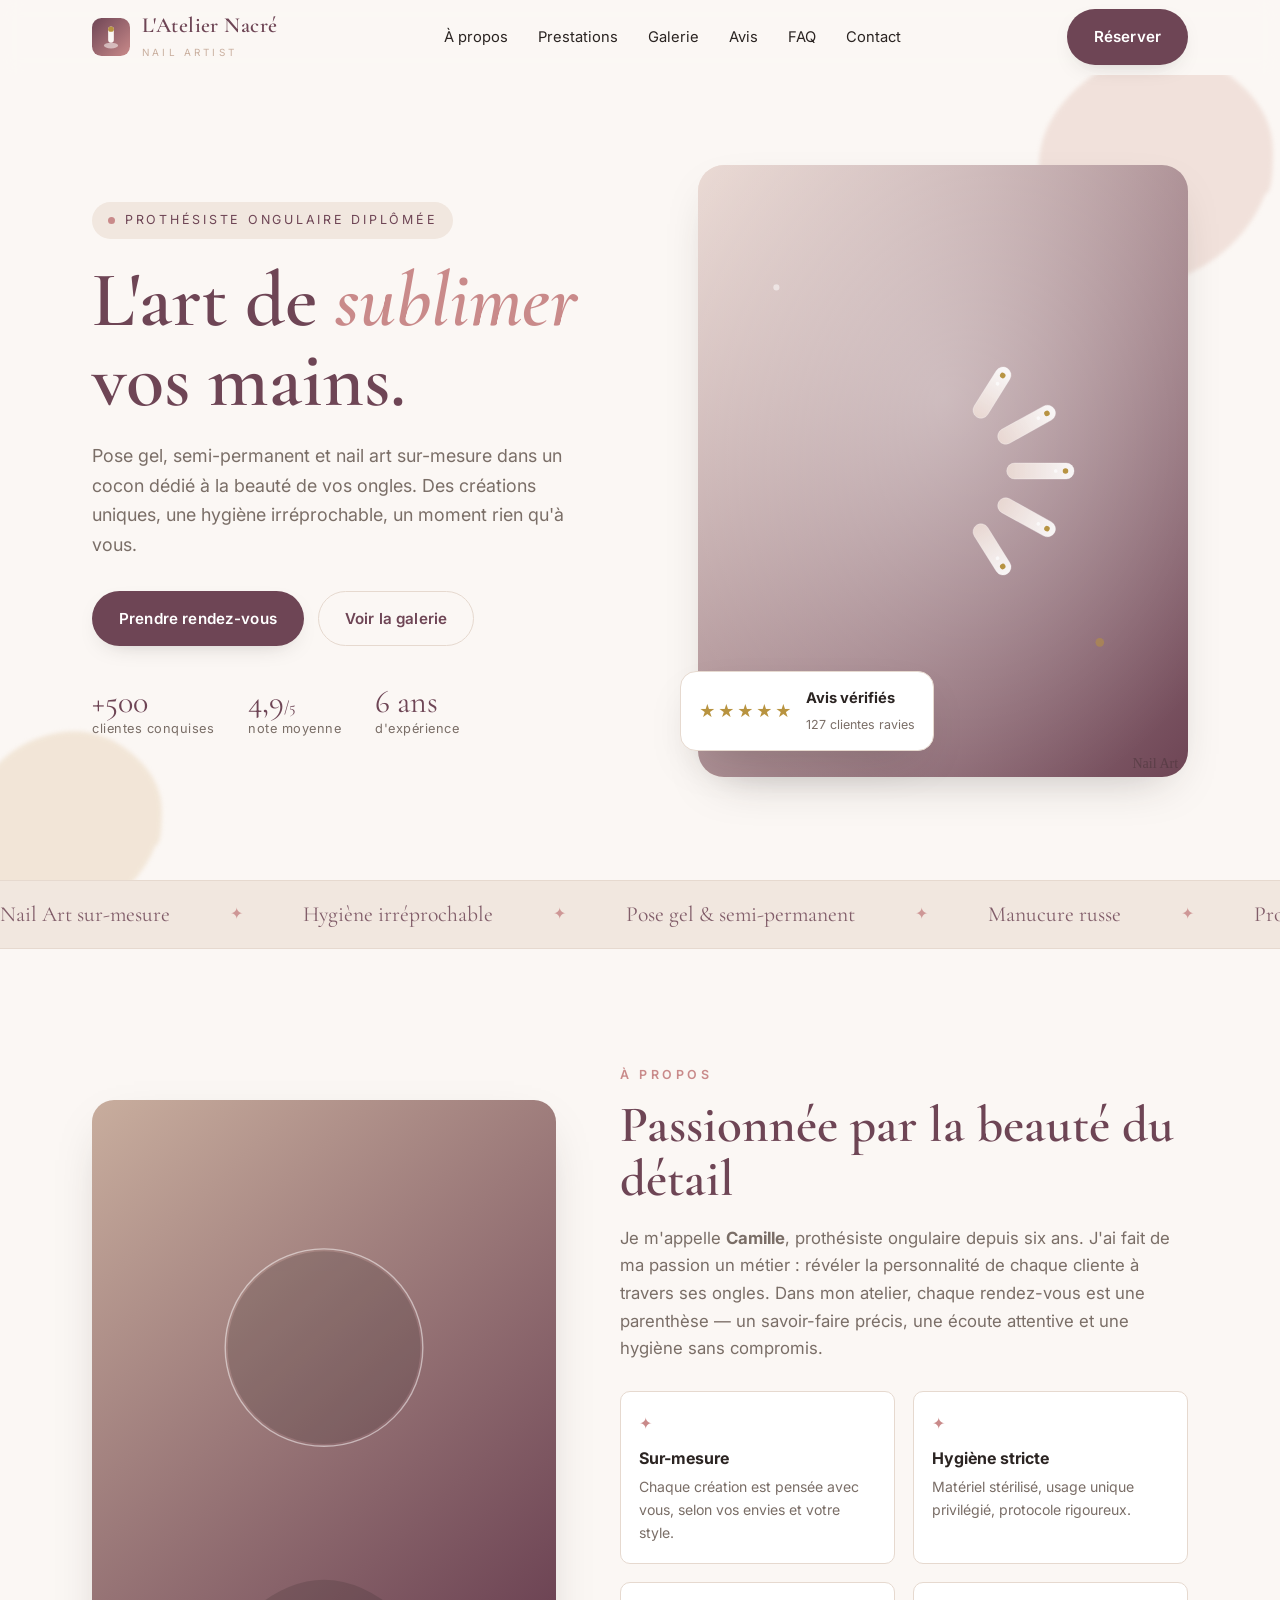
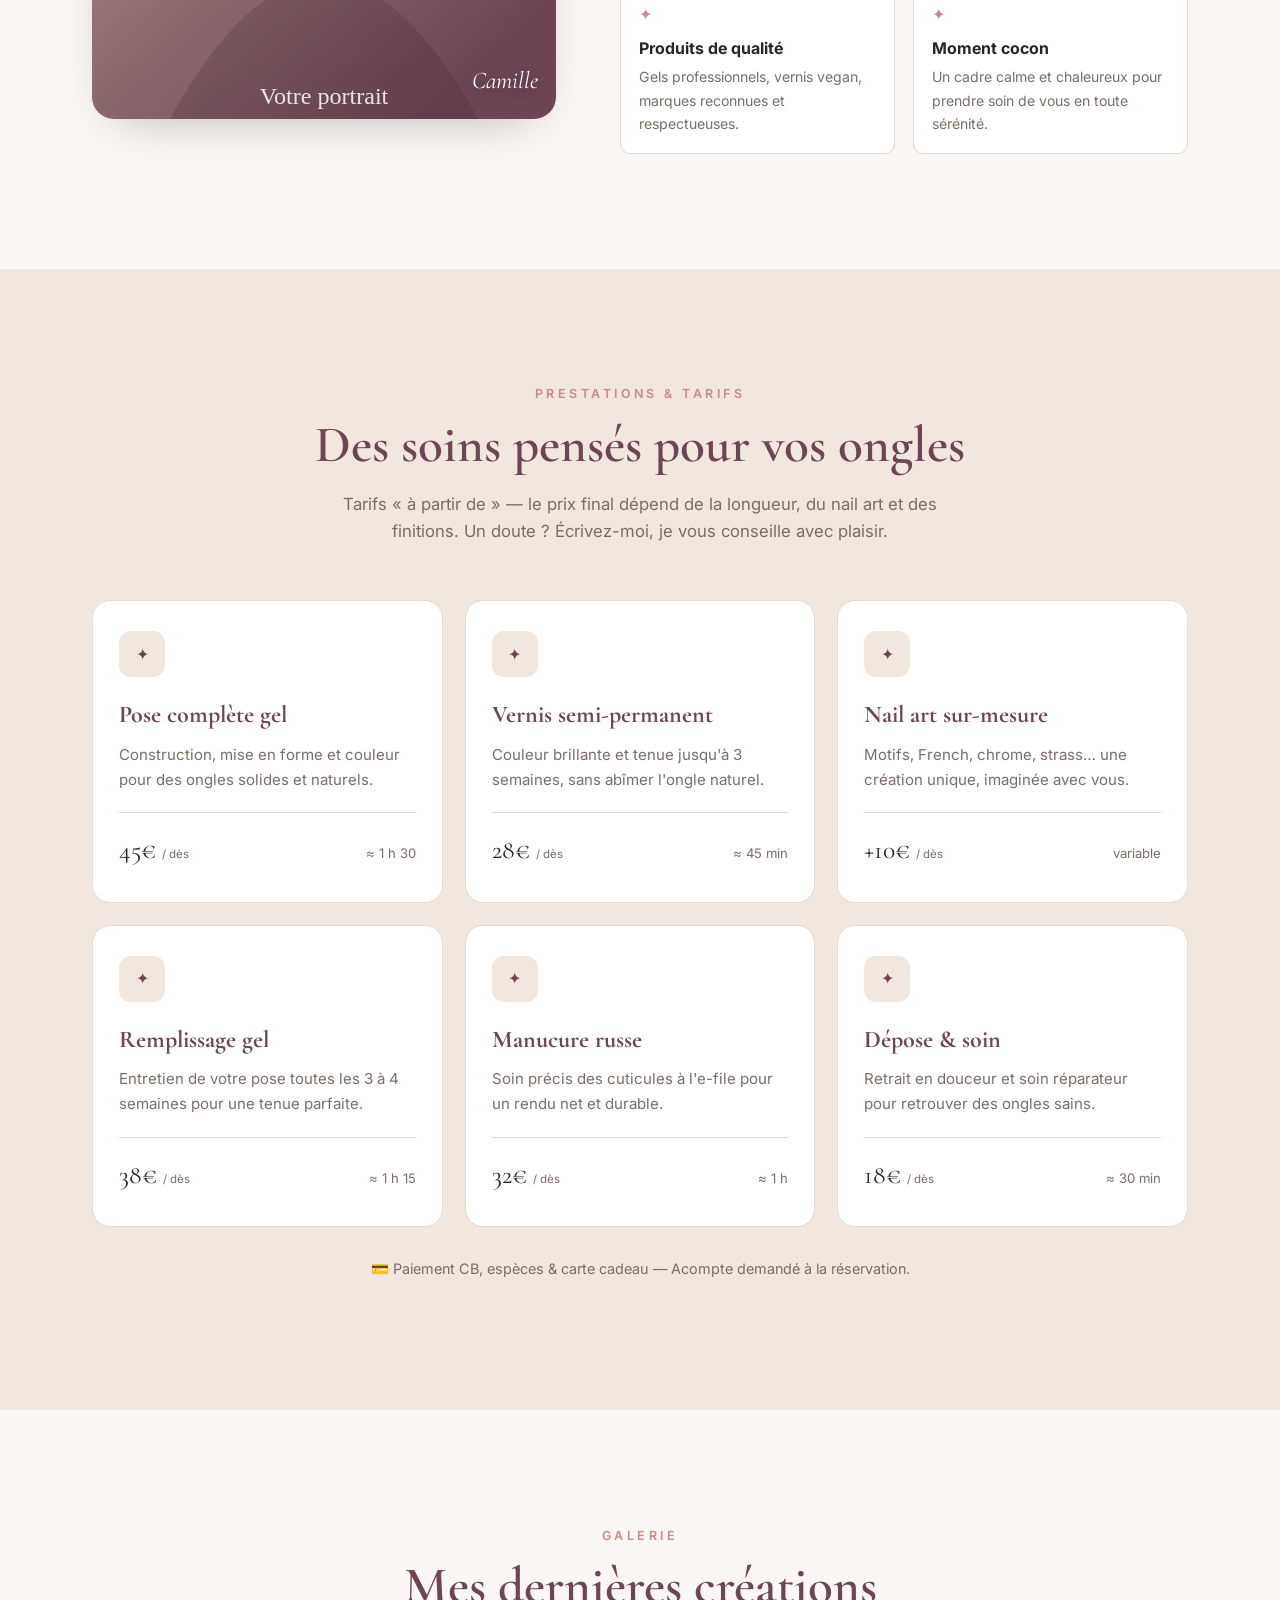
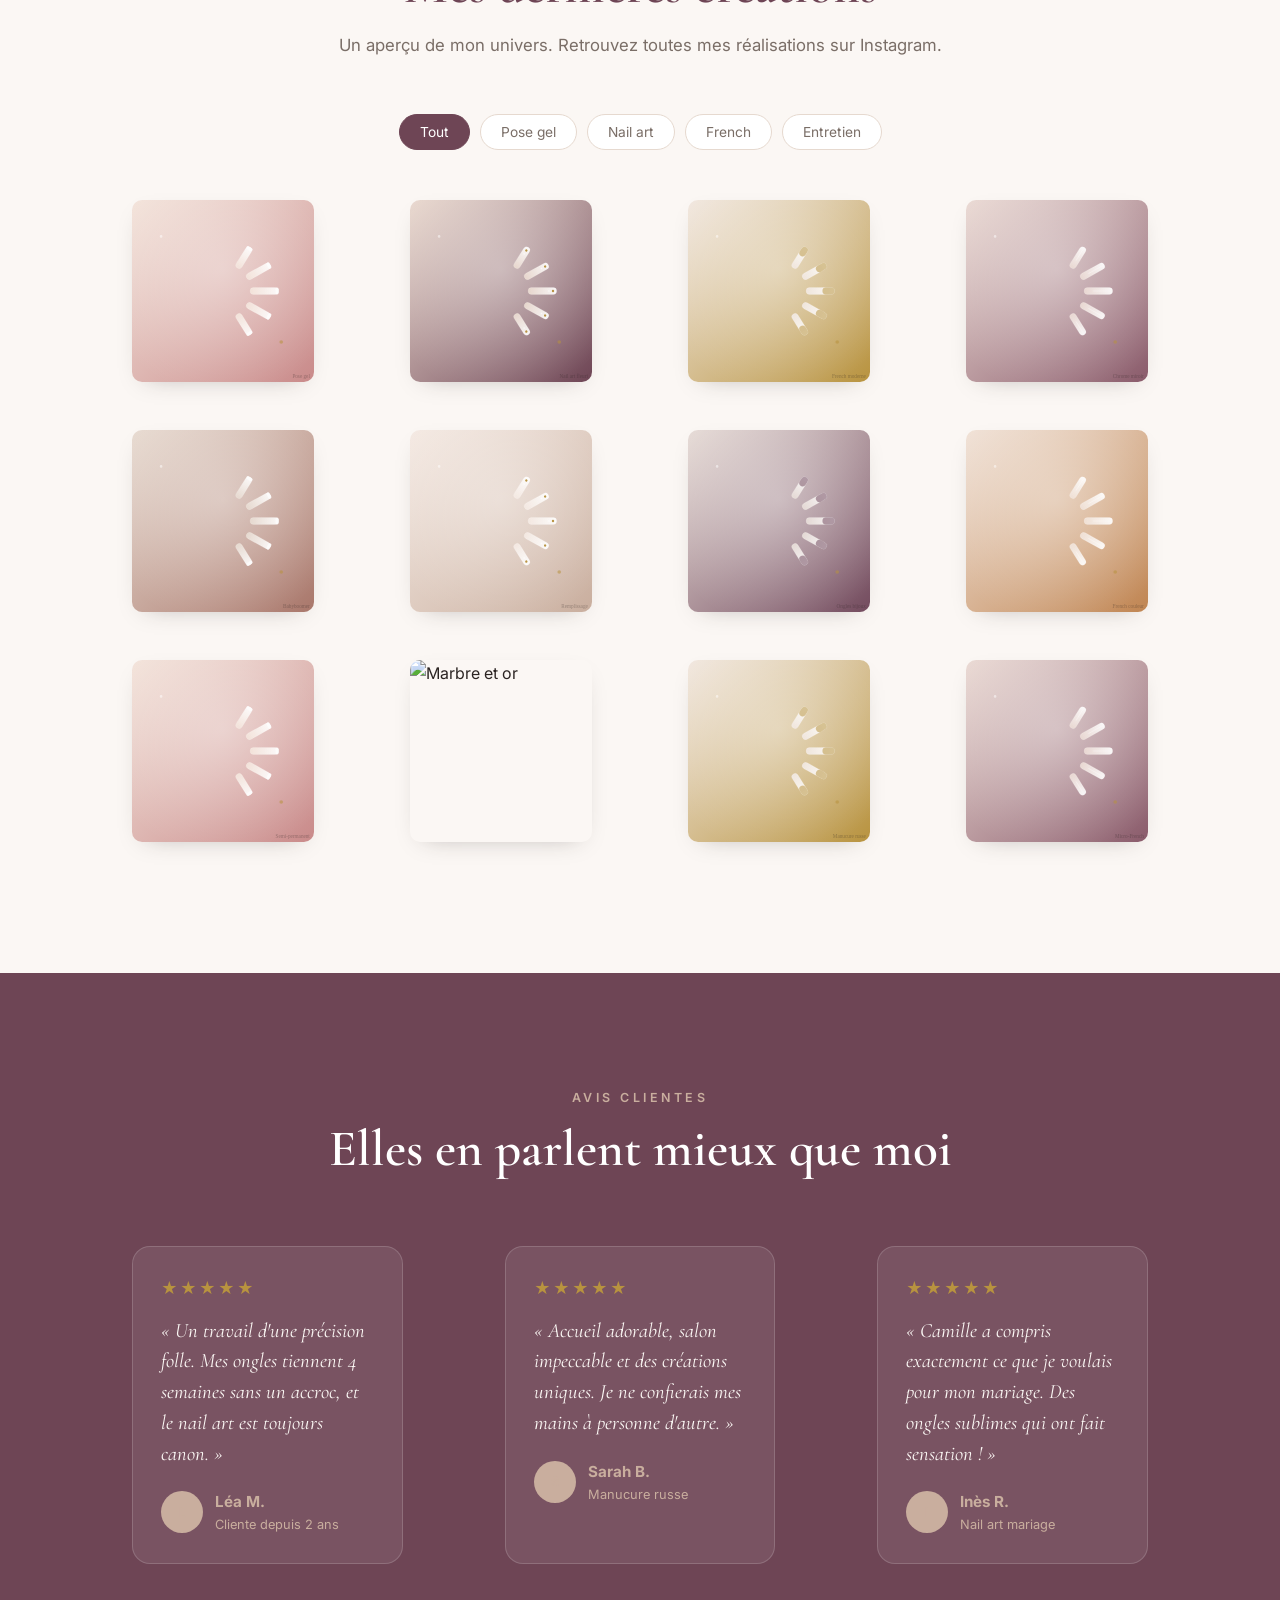
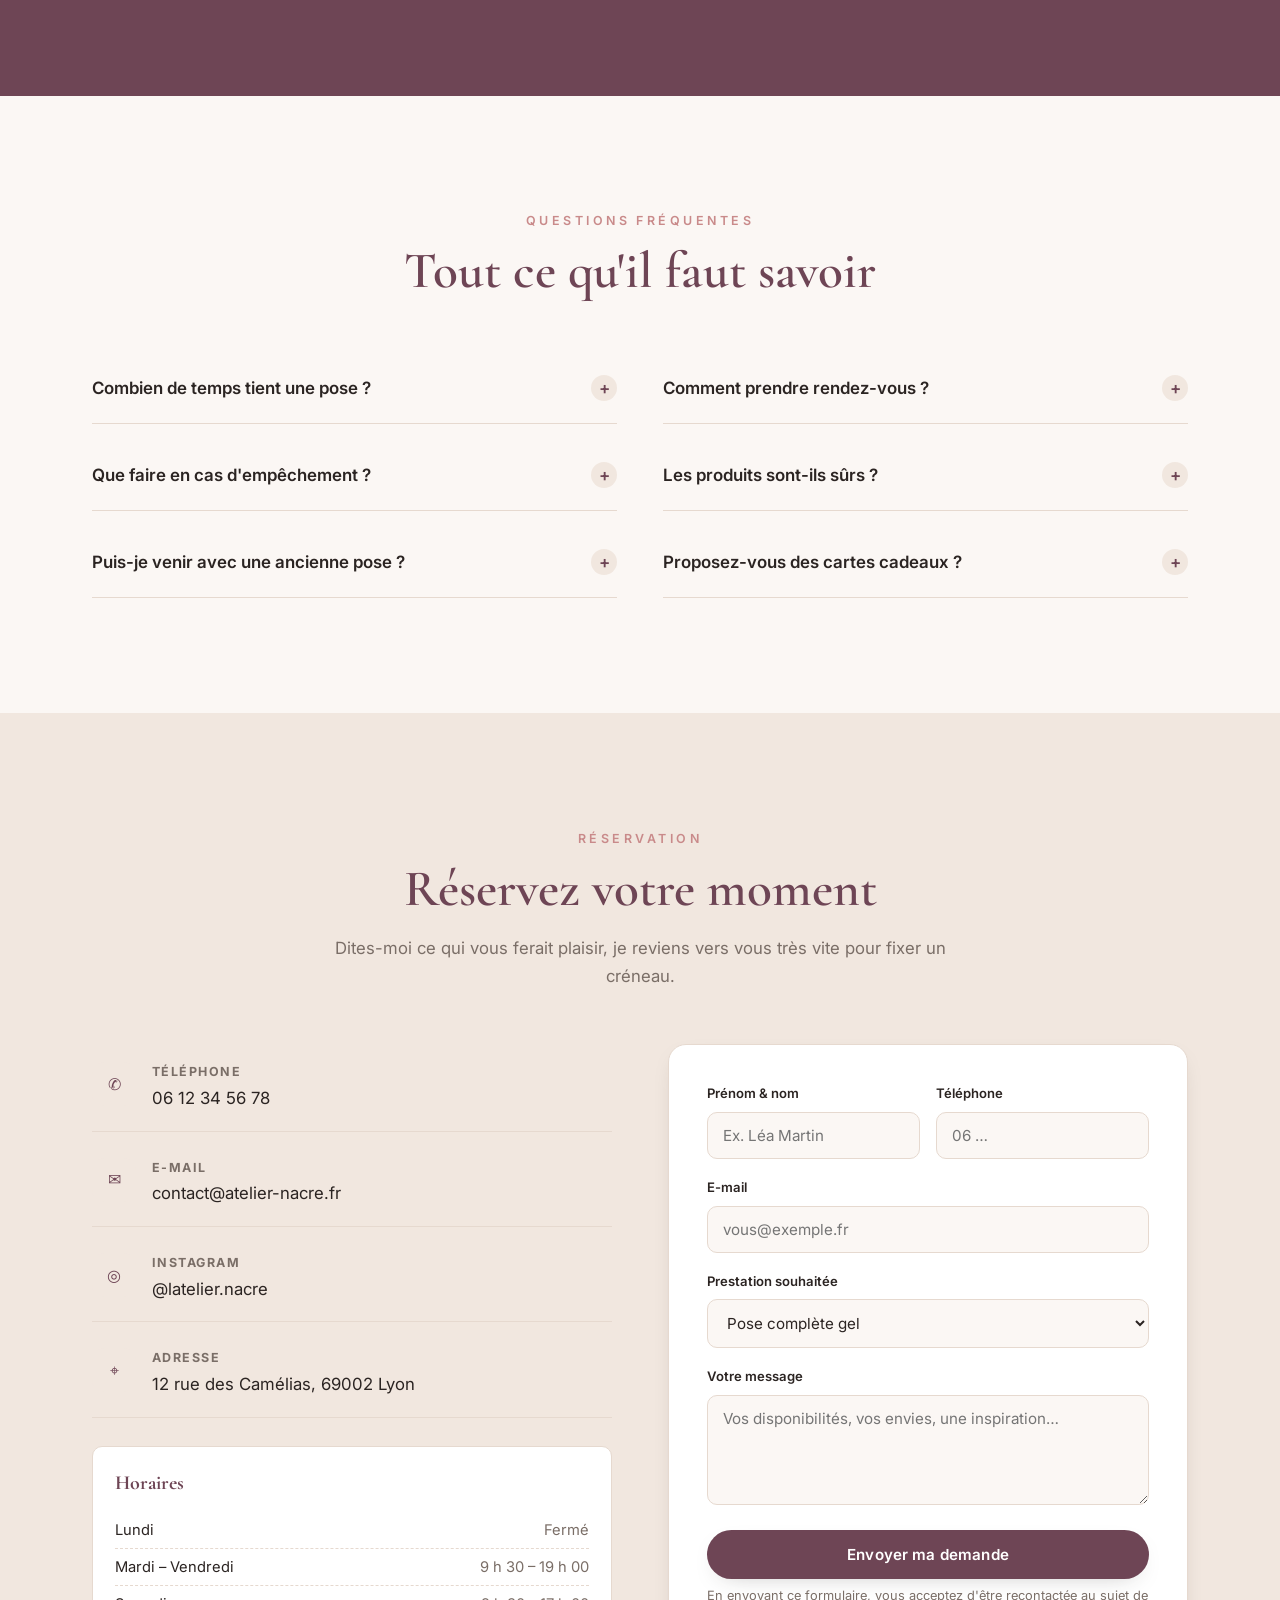
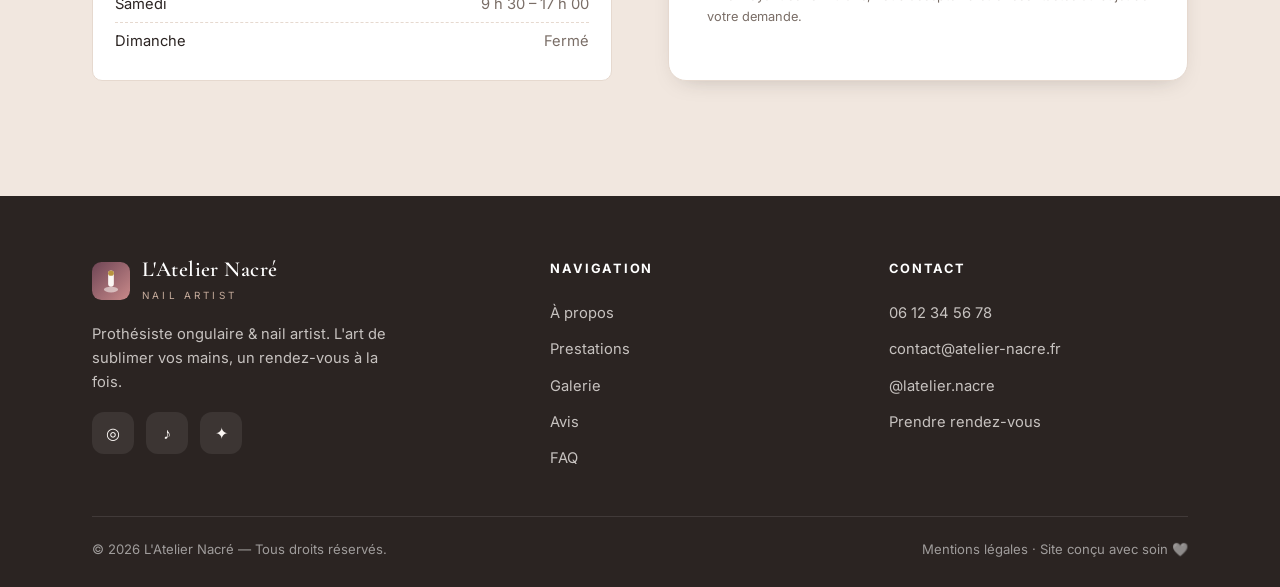
==== index.html @ da6e8b4c "Ajout page mentions légales + alignement workflow Pages sur la branche par défaut - mentions-legales" ====
<!DOCTYPE html>
<html lang="fr">
<head>
  <meta charset="UTF-8" />
  <meta name="viewport" content="width=device-width, initial-scale=1.0" />

  <!-- ================================================================
       ⚙️  SEO — à personnaliser (voir GUIDE-PERSONNALISATION.md, étape 5)
       ================================================================ -->
  <title>L'Atelier Nacré — Nail Art & Beauté des Ongles</title>
  <meta name="description" content="Prothésiste ongulaire & nail artist. Pose gel, semi-permanent, nail art sur-mesure et manucure russe. Prenez rendez-vous en quelques clics." />
  <meta name="theme-color" content="#6E4555" />

  <!-- Open Graph (aperçu lors du partage sur les réseaux) -->
  <meta property="og:type" content="website" />
  <meta property="og:title" content="L'Atelier Nacré — Nail Art & Beauté des Ongles" />
  <meta property="og:description" content="Pose gel, semi-permanent, nail art sur-mesure. Prenez rendez-vous." />
  <meta property="og:image" content="assets/images/og-image.svg" />

  <link rel="icon" type="image/svg+xml" href="assets/images/favicon.svg" />

  <!-- Polices (Google Fonts). Pour changer : voir le guide, étape 2. -->
  <link rel="preconnect" href="https://fonts.googleapis.com" />
  <link rel="preconnect" href="https://fonts.gstatic.com" crossorigin />
  <link href="https://fonts.googleapis.com/css2?family=Cormorant+Garamond:ital,wght@0,500;0,600;1,500&family=Inter:wght@400;500;600;700&display=swap" rel="stylesheet" />

  <link rel="stylesheet" href="css/style.css" />

  <!-- ================================================================
       Données structurées (SEO local). Remplacez name, adresse,
       téléphone, horaires par les vôtres. Aide Google à afficher
       votre fiche (nom, avis, horaires) dans les résultats.
       ================================================================ -->
  <script type="application/ld+json">
  {
    "@context": "https://schema.org",
    "@type": "NailSalon",
    "name": "L'Atelier Nacré",
    "image": "assets/images/og-image.svg",
    "description": "Prothésiste ongulaire & nail artist : pose gel, semi-permanent, nail art sur-mesure.",
    "telephone": "+33 6 12 34 56 78",
    "priceRange": "€€",
    "address": {
      "@type": "PostalAddress",
      "streetAddress": "12 rue des Camélias",
      "addressLocality": "Lyon",
      "postalCode": "69002",
      "addressCountry": "FR"
    },
    "openingHours": ["Tu-Fr 09:30-19:00", "Sa 09:30-17:00"],
    "sameAs": ["https://instagram.com/", "https://www.tiktok.com/"]
  }
  </script>
</head>

<body>
  <!-- ============================= EN-TÊTE ============================= -->
  <header class="site-header" id="top">
    <div class="container nav">
      <a class="brand" href="#top" aria-label="Accueil — L'Atelier Nacré">
        <img class="mark" src="assets/images/logo.svg" alt="" width="38" height="38" />
        <span>
          <span class="brand-name">L'Atelier Nacré</span>
          <span class="brand-sub">Nail Artist</span>
        </span>
      </a>

      <nav class="nav-menu" id="menu" aria-label="Navigation principale">
        <a href="#apropos">À propos</a>
        <a href="#prestations">Prestations</a>
        <a href="#galerie">Galerie</a>
        <a href="#avis">Avis</a>
        <a href="#faq">FAQ</a>
        <a href="#contact">Contact</a>
        <a class="btn btn-primary btn-block mobile-cta" href="#contact">Réserver</a>
      </nav>

      <div class="nav-cta">
        <a class="btn btn-primary" href="#contact">Réserver</a>
        <button class="nav-toggle" id="navToggle" aria-label="Ouvrir le menu" aria-expanded="false" aria-controls="menu">
          <span></span>
        </button>
      </div>
    </div>
  </header>

  <main>
    <!-- ============================= HERO ============================= -->
    <section class="hero">
      <img class="hero-blob one" src="assets/images/blob-1.svg" alt="" aria-hidden="true" />
      <img class="hero-blob two" src="assets/images/blob-2.svg" alt="" aria-hidden="true" />
      <div class="container hero-grid">
        <div class="hero-copy reveal">
          <span class="hero-kicker"><span class="dot"></span> Prothésiste ongulaire diplômée</span>
          <h1>L'art de <em>sublimer</em><br />vos mains.</h1>
          <p class="hero-text">
            Pose gel, semi-permanent et nail art sur-mesure dans un cocon dédié à la beauté
            de vos ongles. Des créations uniques, une hygiène irréprochable, un moment rien qu'à vous.
          </p>
          <div class="hero-actions">
            <a class="btn btn-primary" href="#contact">Prendre rendez-vous</a>
            <a class="btn btn-ghost" href="#galerie">Voir la galerie</a>
          </div>
          <div class="hero-stats">
            <div><div class="num">+500</div><div class="lbl">clientes conquises</div></div>
            <div><div class="num">4,9<span style="font-size:1rem">/5</span></div><div class="lbl">note moyenne</div></div>
            <div><div class="num">6 ans</div><div class="lbl">d'expérience</div></div>
          </div>
        </div>

        <div class="hero-visual reveal">
          <div class="frame">
            <!-- 📷 Remplacez par votre plus belle photo (portrait ou réalisation) -->
            <img src="assets/images/hero.svg" alt="Réalisation nail art de démonstration" width="800" height="1000" />
          </div>
          <div class="hero-badge">
            <span class="stars" aria-hidden="true">★★★★★</span>
            <span class="txt"><strong>Avis vérifiés</strong><span>127 clientes ravies</span></span>
          </div>
        </div>
      </div>
    </section>

    <!-- ========================= BANDEAU VALEURS ========================= -->
    <div class="marquee" aria-hidden="true">
      <div class="marquee-track">
        <span>Nail Art sur-mesure</span><span>Hygiène irréprochable</span><span>Pose gel &amp; semi-permanent</span>
        <span>Manucure russe</span><span>Produits vegan</span><span>Nail Art sur-mesure</span>
        <span>Hygiène irréprochable</span><span>Pose gel &amp; semi-permanent</span><span>Manucure russe</span><span>Produits vegan</span>
      </div>
    </div>

    <!-- ============================= À PROPOS ============================= -->
    <section class="section" id="apropos">
      <div class="container about-grid">
        <div class="about-photo reveal">
          <div class="frame">
            <!-- 📷 Votre portrait -->
            <img src="assets/images/portrait.svg" alt="Portrait de la nail artist (démonstration)" width="700" height="900" />
          </div>
          <span class="sign">Camille</span>
        </div>
        <div class="about-copy reveal">
          <p class="eyebrow">À propos</p>
          <h2 class="section-title">Passionnée par la beauté du détail</h2>
          <p class="section-lead">
            Je m'appelle <strong>Camille</strong>, prothésiste ongulaire depuis six ans. J'ai fait de
            ma passion un métier : révéler la personnalité de chaque cliente à travers ses ongles.
            Dans mon atelier, chaque rendez-vous est une parenthèse — un savoir-faire précis,
            une écoute attentive et une hygiène sans compromis.
          </p>
          <div class="about-values">
            <div class="value">
              <div class="ic" aria-hidden="true">✦</div>
              <h4>Sur-mesure</h4>
              <p>Chaque création est pensée avec vous, selon vos envies et votre style.</p>
            </div>
            <div class="value">
              <div class="ic" aria-hidden="true">✦</div>
              <h4>Hygiène stricte</h4>
              <p>Matériel stérilisé, usage unique privilégié, protocole rigoureux.</p>
            </div>
            <div class="value">
              <div class="ic" aria-hidden="true">✦</div>
              <h4>Produits de qualité</h4>
              <p>Gels professionnels, vernis vegan, marques reconnues et respectueuses.</p>
            </div>
            <div class="value">
              <div class="ic" aria-hidden="true">✦</div>
              <h4>Moment cocon</h4>
              <p>Un cadre calme et chaleureux pour prendre soin de vous en toute sérénité.</p>
            </div>
          </div>
        </div>
      </div>
    </section>

    <!-- ============================= PRESTATIONS ============================= -->
    <section class="section" id="prestations" style="background: var(--c-sand);">
      <div class="container">
        <div class="section-head center reveal">
          <p class="eyebrow">Prestations &amp; tarifs</p>
          <h2 class="section-title">Des soins pensés pour vos ongles</h2>
          <p class="section-lead center">
            Tarifs « à partir de » — le prix final dépend de la longueur, du nail art et des finitions.
            Un doute ? Écrivez-moi, je vous conseille avec plaisir.
          </p>
        </div>

        <!-- 💶 Modifiez librement titres, descriptions, durées et prix -->
        <div class="services-grid">
          <article class="service reveal">
            <div class="s-ic" aria-hidden="true">✦</div>
            <h3>Pose complète gel</h3>
            <p>Construction, mise en forme et couleur pour des ongles solides et naturels.</p>
            <div class="s-meta"><span class="price">45€ <small>/ dès</small></span><span class="dur">≈ 1 h 30</span></div>
          </article>
          <article class="service reveal">
            <div class="s-ic" aria-hidden="true">✦</div>
            <h3>Vernis semi-permanent</h3>
            <p>Couleur brillante et tenue jusqu'à 3 semaines, sans abîmer l'ongle naturel.</p>
            <div class="s-meta"><span class="price">28€ <small>/ dès</small></span><span class="dur">≈ 45 min</span></div>
          </article>
          <article class="service reveal">
            <div class="s-ic" aria-hidden="true">✦</div>
            <h3>Nail art sur-mesure</h3>
            <p>Motifs, French, chrome, strass… une création unique, imaginée avec vous.</p>
            <div class="s-meta"><span class="price">+10€ <small>/ dès</small></span><span class="dur">variable</span></div>
          </article>
          <article class="service reveal">
            <div class="s-ic" aria-hidden="true">✦</div>
            <h3>Remplissage gel</h3>
            <p>Entretien de votre pose toutes les 3 à 4 semaines pour une tenue parfaite.</p>
            <div class="s-meta"><span class="price">38€ <small>/ dès</small></span><span class="dur">≈ 1 h 15</span></div>
          </article>
          <article class="service reveal">
            <div class="s-ic" aria-hidden="true">✦</div>
            <h3>Manucure russe</h3>
            <p>Soin précis des cuticules à l'e-file pour un rendu net et durable.</p>
            <div class="s-meta"><span class="price">32€ <small>/ dès</small></span><span class="dur">≈ 1 h</span></div>
          </article>
          <article class="service reveal">
            <div class="s-ic" aria-hidden="true">✦</div>
            <h3>Dépose &amp; soin</h3>
            <p>Retrait en douceur et soin réparateur pour retrouver des ongles sains.</p>
            <div class="s-meta"><span class="price">18€ <small>/ dès</small></span><span class="dur">≈ 30 min</span></div>
          </article>
        </div>
        <p class="services-note">💳 Paiement CB, espèces &amp; carte cadeau — Acompte demandé à la réservation.</p>
      </div>
    </section>

    <!-- ============================= GALERIE ============================= -->
    <section class="section" id="galerie">
      <div class="container">
        <div class="section-head center reveal">
          <p class="eyebrow">Galerie</p>
          <h2 class="section-title">Mes dernières créations</h2>
          <p class="section-lead center">Un aperçu de mon univers. Retrouvez toutes mes réalisations sur Instagram.</p>
        </div>

        <!-- Filtres (le JS gère l'affichage) -->
        <div class="filters reveal" role="tablist" aria-label="Filtrer la galerie">
          <button class="filter active" data-filter="all">Tout</button>
          <button class="filter" data-filter="gel">Pose gel</button>
          <button class="filter" data-filter="nailart">Nail art</button>
          <button class="filter" data-filter="french">French</button>
          <button class="filter" data-filter="entretien">Entretien</button>
        </div>

        <!-- 📷 Remplacez chaque image par vos photos. data-cat = catégorie du filtre -->
        <div class="gallery reveal" id="gallery">
          <figure class="gallery-item" data-cat="gel"><img src="assets/images/galerie-01.svg" alt="Pose gel" loading="lazy" /><figcaption class="cap"><span class="tag">Pose gel</span>Pose gel nude</figcaption></figure>
          <figure class="gallery-item" data-cat="nailart"><img src="assets/images/galerie-02.svg" alt="Nail art fleuri" loading="lazy" /><figcaption class="cap"><span class="tag">Nail art</span>Motif fleuri</figcaption></figure>
          <figure class="gallery-item" data-cat="french"><img src="assets/images/galerie-03.svg" alt="French moderne" loading="lazy" /><figcaption class="cap"><span class="tag">French</span>French moderne</figcaption></figure>
          <figure class="gallery-item" data-cat="nailart"><img src="assets/images/galerie-04.svg" alt="Chrome miroir" loading="lazy" /><figcaption class="cap"><span class="tag">Nail art</span>Chrome miroir</figcaption></figure>
          <figure class="gallery-item" data-cat="gel"><img src="assets/images/galerie-05.svg" alt="Babyboomer" loading="lazy" /><figcaption class="cap"><span class="tag">Pose gel</span>Babyboomer</figcaption></figure>
          <figure class="gallery-item" data-cat="entretien"><img src="assets/images/galerie-06.svg" alt="Remplissage" loading="lazy" /><figcaption class="cap"><span class="tag">Entretien</span>Remplissage soigné</figcaption></figure>
          <figure class="gallery-item" data-cat="nailart"><img src="assets/images/galerie-07.svg" alt="Ongles bijoux" loading="lazy" /><figcaption class="cap"><span class="tag">Nail art</span>Ongles bijoux</figcaption></figure>
          <figure class="gallery-item" data-cat="french"><img src="assets/images/galerie-08.svg" alt="French couleur" loading="lazy" /><figcaption class="cap"><span class="tag">French</span>French couleur</figcaption></figure>
          <figure class="gallery-item" data-cat="gel"><img src="assets/images/galerie-09.svg" alt="Semi-permanent" loading="lazy" /><figcaption class="cap"><span class="tag">Pose gel</span>Semi-permanent</figcaption></figure>
          <figure class="gallery-item" data-cat="nailart"><img src="assets/images/galerie-10.svg" alt="Marbre et or" loading="lazy" /><figcaption class="cap"><span class="tag">Nail art</span>Marbre &amp; or</figcaption></figure>
          <figure class="gallery-item" data-cat="entretien"><img src="assets/images/galerie-11.svg" alt="Manucure russe" loading="lazy" /><figcaption class="cap"><span class="tag">Entretien</span>Manucure russe</figcaption></figure>
          <figure class="gallery-item" data-cat="french"><img src="assets/images/galerie-12.svg" alt="Micro-French" loading="lazy" /><figcaption class="cap"><span class="tag">French</span>Micro-French</figcaption></figure>
        </div>
      </div>
    </section>

    <!-- ============================= AVIS ============================= -->
    <section class="section reviews" id="avis">
      <div class="container">
        <div class="section-head center reveal">
          <p class="eyebrow">Avis clientes</p>
          <h2 class="section-title">Elles en parlent mieux que moi</h2>
        </div>
        <div class="reviews-grid">
          <blockquote class="review reveal">
            <div class="stars" aria-label="5 sur 5">★★★★★</div>
            <p>« Un travail d'une précision folle. Mes ongles tiennent 4 semaines sans un accroc, et le nail art est toujours canon. »</p>
            <div class="who"><span class="av" aria-hidden="true">L</span><span><strong>Léa M.</strong><span>Cliente depuis 2 ans</span></span></div>
          </blockquote>
          <blockquote class="review reveal">
            <div class="stars" aria-label="5 sur 5">★★★★★</div>
            <p>« Accueil adorable, salon impeccable et des créations uniques. Je ne confierais mes mains à personne d'autre. »</p>
            <div class="who"><span class="av" aria-hidden="true">S</span><span><strong>Sarah B.</strong><span>Manucure russe</span></span></div>
          </blockquote>
          <blockquote class="review reveal">
            <div class="stars" aria-label="5 sur 5">★★★★★</div>
            <p>« Camille a compris exactement ce que je voulais pour mon mariage. Des ongles sublimes qui ont fait sensation ! »</p>
            <div class="who"><span class="av" aria-hidden="true">I</span><span><strong>Inès R.</strong><span>Nail art mariage</span></span></div>
          </blockquote>
        </div>
      </div>
    </section>

    <!-- ============================= FAQ ============================= -->
    <section class="section" id="faq">
      <div class="container">
        <div class="section-head center reveal">
          <p class="eyebrow">Questions fréquentes</p>
          <h2 class="section-title">Tout ce qu'il faut savoir</h2>
        </div>
        <div class="faq-grid reveal">
          <div class="faq-item">
            <button class="faq-q" aria-expanded="false">Combien de temps tient une pose ?<span class="chev" aria-hidden="true">+</span></button>
            <div class="faq-a"><p>Une pose gel tient en moyenne 3 à 4 semaines. Un remplissage régulier prolonge la tenue et protège l'ongle naturel.</p></div>
          </div>
          <div class="faq-item">
            <button class="faq-q" aria-expanded="false">Comment prendre rendez-vous ?<span class="chev" aria-hidden="true">+</span></button>
            <div class="faq-a"><p>Via le formulaire en bas de page, par téléphone ou en message privé sur Instagram. Un acompte confirme le créneau.</p></div>
          </div>
          <div class="faq-item">
            <button class="faq-q" aria-expanded="false">Que faire en cas d'empêchement ?<span class="chev" aria-hidden="true">+</span></button>
            <div class="faq-a"><p>Prévenez-moi au moins 48 h à l'avance pour reporter sans frais. L'acompte reste valable pour un prochain rendez-vous.</p></div>
          </div>
          <div class="faq-item">
            <button class="faq-q" aria-expanded="false">Les produits sont-ils sûrs ?<span class="chev" aria-hidden="true">+</span></button>
            <div class="faq-a"><p>Oui : gels professionnels certifiés, vernis vegan et sans HEMA sur demande, matériel stérilisé après chaque cliente.</p></div>
          </div>
          <div class="faq-item">
            <button class="faq-q" aria-expanded="false">Puis-je venir avec une ancienne pose ?<span class="chev" aria-hidden="true">+</span></button>
            <div class="faq-a"><p>Bien sûr. La dépose est incluse si la pose a été faite à l'atelier, ou facturée en supplément si elle vient d'ailleurs.</p></div>
          </div>
          <div class="faq-item">
            <button class="faq-q" aria-expanded="false">Proposez-vous des cartes cadeaux ?<span class="chev" aria-hidden="true">+</span></button>
            <div class="faq-a"><p>Oui, pour le montant ou la prestation de votre choix — l'idée cadeau parfaite. Demandez-moi par message.</p></div>
          </div>
        </div>
      </div>
    </section>

    <!-- ============================= CONTACT ============================= -->
    <section class="section" id="contact" style="background: var(--c-sand);">
      <div class="container">
        <div class="section-head center reveal">
          <p class="eyebrow">Réservation</p>
          <h2 class="section-title">Réservez votre moment</h2>
          <p class="section-lead center">Dites-moi ce qui vous ferait plaisir, je reviens vers vous très vite pour fixer un créneau.</p>
        </div>

        <div class="contact-grid">
          <div class="contact-info reveal">
            <div class="info-row">
              <div class="ic" aria-hidden="true">✆</div>
              <div><h4>Téléphone</h4><a href="tel:+33612345678">06 12 34 56 78</a></div>
            </div>
            <div class="info-row">
              <div class="ic" aria-hidden="true">✉</div>
              <div><h4>E-mail</h4><a href="mailto:contact@atelier-nacre.fr">contact@atelier-nacre.fr</a></div>
            </div>
            <div class="info-row">
              <div class="ic" aria-hidden="true">◎</div>
              <div><h4>Instagram</h4><a href="https://instagram.com/" target="_blank" rel="noopener">@latelier.nacre</a></div>
            </div>
            <div class="info-row">
              <div class="ic" aria-hidden="true">⌖</div>
              <div><h4>Adresse</h4><p>12 rue des Camélias, 69002 Lyon</p></div>
            </div>

            <div class="hours">
              <h4>Horaires</h4>
              <ul>
                <li><span>Lundi</span><span class="closed">Fermé</span></li>
                <li><span>Mardi – Vendredi</span><span>9 h 30 – 19 h 00</span></li>
                <li><span>Samedi</span><span>9 h 30 – 17 h 00</span></li>
                <li><span>Dimanche</span><span class="closed">Fermé</span></li>
              </ul>
            </div>
          </div>

          <!-- Formulaire : voir GUIDE-PERSONNALISATION.md (étape 6) pour le rendre fonctionnel -->
          <form class="form reveal" id="contactForm" novalidate>
            <div class="form-success" id="formSuccess" role="status">
              Merci ! Votre demande est prête. Votre logiciel de messagerie va s'ouvrir pour l'envoyer. ✨
            </div>
            <div class="field-row">
              <div class="field">
                <label for="nom">Prénom &amp; nom</label>
                <input type="text" id="nom" name="nom" autocomplete="name" required placeholder="Ex. Léa Martin" />
              </div>
              <div class="field">
                <label for="tel">Téléphone</label>
                <input type="tel" id="tel" name="tel" autocomplete="tel" placeholder="06 …" />
              </div>
            </div>
            <div class="field">
              <label for="email">E-mail</label>
              <input type="email" id="email" name="email" autocomplete="email" required placeholder="vous@exemple.fr" />
            </div>
            <div class="field">
              <label for="presta">Prestation souhaitée</label>
              <select id="presta" name="presta">
                <option>Pose complète gel</option>
                <option>Vernis semi-permanent</option>
                <option>Nail art sur-mesure</option>
                <option>Remplissage gel</option>
                <option>Manucure russe</option>
                <option>Dépose &amp; soin</option>
                <option>Je ne sais pas encore</option>
              </select>
            </div>
            <div class="field">
              <label for="message">Votre message</label>
              <textarea id="message" name="message" placeholder="Vos disponibilités, vos envies, une inspiration…"></textarea>
            </div>
            <button type="submit" class="btn btn-primary btn-block">Envoyer ma demande</button>
            <p class="form-note">En envoyant ce formulaire, vous acceptez d'être recontactée au sujet de votre demande.</p>
          </form>
        </div>
      </div>
    </section>
  </main>

  <!-- ============================= FOOTER ============================= -->
  <footer class="site-footer">
    <div class="container">
      <div class="footer-top">
        <div>
          <a class="brand" href="#top" aria-label="L'Atelier Nacré">
            <img class="mark" src="assets/images/logo.svg" alt="" width="38" height="38" />
            <span>
              <span class="brand-name">L'Atelier Nacré</span>
              <span class="brand-sub">Nail Artist</span>
            </span>
          </a>
          <p class="footer-about">Prothésiste ongulaire & nail artist. L'art de sublimer vos mains, un rendez-vous à la fois.</p>
          <div class="socials">
            <a href="https://instagram.com/" target="_blank" rel="noopener" aria-label="Instagram">◎</a>
            <a href="https://www.tiktok.com/" target="_blank" rel="noopener" aria-label="TikTok">♪</a>
            <a href="https://pinterest.com/" target="_blank" rel="noopener" aria-label="Pinterest">✦</a>
          </div>
        </div>
        <div class="footer-col">
          <h5>Navigation</h5>
          <a href="#apropos">À propos</a>
          <a href="#prestations">Prestations</a>
          <a href="#galerie">Galerie</a>
          <a href="#avis">Avis</a>
          <a href="#faq">FAQ</a>
        </div>
        <div class="footer-col">
          <h5>Contact</h5>
          <a href="tel:+33612345678">06 12 34 56 78</a>
          <a href="mailto:contact@atelier-nacre.fr">contact@atelier-nacre.fr</a>
          <a href="https://instagram.com/" target="_blank" rel="noopener">@latelier.nacre</a>
          <a href="#contact">Prendre rendez-vous</a>
        </div>
      </div>
      <div class="footer-bottom">
        <span>© <span id="year">2026</span> L'Atelier Nacré — Tous droits réservés.</span>
        <span><a href="mentions-legales.html">Mentions légales</a> · Site conçu avec soin 🤍</span>
      </div>
    </div>
  </footer>

  <script src="js/main.js"></script>
</body>
</html>
---- css/style.css ----
/* =====================================================================
   L'ATELIER NACRÉ — Feuille de style
   ---------------------------------------------------------------------
   👉 POUR TOUT RE-BRANDER : modifiez uniquement les variables ci-dessous.
      Changer 6 couleurs suffit à changer toute l'ambiance du site.
   ===================================================================== */

:root {
  /* ---- CHARTE COULEURS (modifiable) ---- */
  --c-cream:  #FBF7F4;   /* fond principal, crème */
  --c-ink:    #2B2422;   /* texte principal, encre */
  --c-nude:   #C9AE9E;   /* nude / taupe */
  --c-blush:  #C98A8A;   /* rose poudré (accent) */
  --c-plum:   #6E4555;   /* prune profond */
  --c-gold:   #B8933F;   /* or (détails) */

  /* ---- Dérivés (calculés à partir des couleurs ci-dessus) ---- */
  --c-white:  #FFFFFF;
  --c-sand:   #F1E7DF;   /* carte / surface secondaire */
  --c-line:   #E6D9CF;   /* filets, bordures douces */
  --c-muted:  #7A6E67;   /* texte secondaire */

  /* ---- TYPOGRAPHIE (modifiable) ---- */
  --font-title: 'Cormorant Garamond', Georgia, 'Times New Roman', serif;
  --font-body:  'Inter', -apple-system, BlinkMacSystemFont, 'Segoe UI', Roboto, sans-serif;

  /* ---- Rythme & structure ---- */
  --maxw: 1140px;
  --radius: 18px;
  --radius-sm: 10px;
  --shadow: 0 18px 50px -24px rgba(43, 36, 34, .35);
  --shadow-sm: 0 8px 24px -14px rgba(43, 36, 34, .35);
  --ease: cubic-bezier(.22, .61, .36, 1);
}

/* ===================== RESET LÉGER ===================== */
* { box-sizing: border-box; }
html { scroll-behavior: smooth; scroll-padding-top: 82px; }
body {
  margin: 0;
  font-family: var(--font-body);
  color: var(--c-ink);
  background: var(--c-cream);
  line-height: 1.65;
  -webkit-font-smoothing: antialiased;
  text-rendering: optimizeLegibility;
}
img { max-width: 100%; display: block; }
a { color: inherit; text-decoration: none; }
button { font-family: inherit; cursor: pointer; }
ul { margin: 0; padding: 0; list-style: none; }

/* ===================== UTILITAIRES ===================== */
.container { width: 100%; max-width: var(--maxw); margin-inline: auto; padding-inline: 22px; }
.section { padding: clamp(64px, 9vw, 120px) 0; }
.eyebrow {
  font-size: .78rem; letter-spacing: .28em; text-transform: uppercase;
  color: var(--c-blush); font-weight: 600; margin: 0 0 14px;
}
.section-title {
  font-family: var(--font-title);
  font-weight: 600;
  font-size: clamp(2rem, 5vw, 3.2rem);
  line-height: 1.05;
  margin: 0 0 18px;
  color: var(--c-plum);
}
.section-lead { max-width: 60ch; color: var(--c-muted); font-size: 1.05rem; margin: 0; }
.section-head { margin-bottom: clamp(34px, 5vw, 54px); }
.center { text-align: center; margin-inline: auto; }

/* Boutons */
.btn {
  display: inline-flex; align-items: center; gap: .55em;
  padding: 14px 26px; border-radius: 999px; border: 1px solid transparent;
  font-weight: 600; font-size: .95rem; letter-spacing: .01em;
  transition: transform .25s var(--ease), box-shadow .25s var(--ease), background .25s, color .25s;
}
.btn:focus-visible { outline: 3px solid var(--c-gold); outline-offset: 3px; }
.btn-primary { background: var(--c-plum); color: var(--c-white); box-shadow: var(--shadow-sm); }
.btn-primary:hover { transform: translateY(-2px); background: #5c3848; }
.btn-ghost { background: transparent; color: var(--c-plum); border-color: var(--c-line); }
.btn-ghost:hover { border-color: var(--c-plum); transform: translateY(-2px); }
.btn-block { width: 100%; justify-content: center; }

/* ===================== EN-TÊTE / NAV ===================== */
.site-header {
  position: sticky; top: 0; z-index: 100;
  background: color-mix(in srgb, var(--c-cream) 88%, transparent);
  backdrop-filter: saturate(140%) blur(10px);
  border-bottom: 1px solid transparent;
  transition: border-color .3s, box-shadow .3s, background .3s;
}
.site-header.scrolled { border-color: var(--c-line); box-shadow: var(--shadow-sm); }
.nav { display: flex; align-items: center; justify-content: space-between; height: 74px; }
.brand { display: flex; align-items: center; gap: 12px; font-family: var(--font-title); }
.brand .mark { width: 38px; height: 38px; }
.brand .brand-name { font-size: 1.35rem; font-weight: 600; letter-spacing: .02em; color: var(--c-plum); line-height: 1; }
.brand .brand-sub { display: block; font-family: var(--font-body); font-size: .62rem; letter-spacing: .32em; text-transform: uppercase; color: var(--c-nude); margin-top: 3px; }

.nav-menu { display: flex; align-items: center; gap: 30px; }
.nav-menu a { font-size: .92rem; color: var(--c-ink); position: relative; padding: 4px 0; }
.nav-menu a::after {
  content: ''; position: absolute; left: 0; bottom: -2px; height: 1.5px; width: 0;
  background: var(--c-blush); transition: width .3s var(--ease);
}
.nav-menu a:hover::after, .nav-menu a:focus-visible::after { width: 100%; }
.nav-cta { display: flex; align-items: center; gap: 14px; }

.nav-toggle {
  display: none; width: 44px; height: 44px; border: 1px solid var(--c-line);
  border-radius: 12px; background: var(--c-white); position: relative;
}
.nav-toggle span, .nav-toggle span::before, .nav-toggle span::after {
  content: ''; position: absolute; left: 50%; top: 50%; width: 20px; height: 2px;
  background: var(--c-ink); transform: translate(-50%, -50%); transition: .3s var(--ease);
}
.nav-toggle span::before { transform: translate(-50%, -8px); }
.nav-toggle span::after { transform: translate(-50%, 6px); }
.nav-toggle[aria-expanded="true"] span { background: transparent; }
.nav-toggle[aria-expanded="true"] span::before { transform: translate(-50%, 0) rotate(45deg); }
.nav-toggle[aria-expanded="true"] span::after { transform: translate(-50%, 0) rotate(-45deg); }

/* ===================== HERO ===================== */
.hero { position: relative; overflow: hidden; padding: clamp(48px, 7vw, 96px) 0 clamp(56px, 8vw, 110px); }
.hero-grid { display: grid; grid-template-columns: 1.05fr .95fr; gap: clamp(28px, 5vw, 68px); align-items: center; }
.hero-kicker {
  display: inline-flex; align-items: center; gap: 10px; font-size: .78rem;
  letter-spacing: .22em; text-transform: uppercase; color: var(--c-plum);
  background: var(--c-sand); padding: 8px 16px; border-radius: 999px; margin-bottom: 22px;
}
.hero-kicker .dot { width: 7px; height: 7px; border-radius: 50%; background: var(--c-blush); }
.hero h1 {
  font-family: var(--font-title); font-weight: 600;
  font-size: clamp(2.8rem, 7vw, 4.9rem); line-height: 1.02; margin: 0 0 20px; color: var(--c-plum);
}
.hero h1 em { font-style: italic; color: var(--c-blush); }
.hero-text { font-size: 1.12rem; color: var(--c-muted); max-width: 46ch; margin: 0 0 32px; }
.hero-actions { display: flex; flex-wrap: wrap; gap: 14px; margin-bottom: 40px; }
.hero-stats { display: flex; gap: 34px; flex-wrap: wrap; }
.hero-stats .num { font-family: var(--font-title); font-size: 2rem; color: var(--c-plum); line-height: 1; }
.hero-stats .lbl { font-size: .8rem; color: var(--c-muted); letter-spacing: .04em; }

.hero-visual { position: relative; }
.hero-visual .frame {
  border-radius: 26px; overflow: hidden; box-shadow: var(--shadow);
  aspect-ratio: 4 / 5; background: var(--c-sand);
}
.hero-visual .frame img { width: 100%; height: 100%; object-fit: cover; }
.hero-badge {
  position: absolute; left: -18px; bottom: 26px; background: var(--c-white);
  border-radius: 16px; padding: 14px 18px; box-shadow: var(--shadow); display: flex;
  align-items: center; gap: 12px; border: 1px solid var(--c-line);
}
.hero-badge .stars { color: var(--c-gold); letter-spacing: 2px; }
.hero-badge .txt strong { display: block; font-size: .92rem; }
.hero-badge .txt span { font-size: .78rem; color: var(--c-muted); }
.hero-blob { position: absolute; z-index: -1; filter: blur(2px); opacity: .55; }
.hero-blob.one { top: -60px; right: -40px; width: 320px; }
.hero-blob.two { bottom: -80px; left: -60px; width: 260px; }

/* ===================== BANDEAU MARQUES/VALEURS ===================== */
.marquee { border-block: 1px solid var(--c-line); background: var(--c-sand); overflow: hidden; }
.marquee-track { display: flex; gap: 60px; padding: 16px 0; white-space: nowrap; animation: slide 26s linear infinite; }
.marquee-track span { font-family: var(--font-title); font-size: 1.35rem; color: var(--c-plum); opacity: .85; display: inline-flex; align-items: center; gap: 60px; }
.marquee-track span::after { content: '✦'; color: var(--c-blush); font-size: 1rem; }
@keyframes slide { to { transform: translateX(-50%); } }
@media (prefers-reduced-motion: reduce) { .marquee-track { animation: none; } }

/* ===================== À PROPOS ===================== */
.about-grid { display: grid; grid-template-columns: .9fr 1.1fr; gap: clamp(30px, 5vw, 66px); align-items: center; }
.about-photo { position: relative; }
.about-photo .frame { border-radius: 22px; overflow: hidden; box-shadow: var(--shadow); aspect-ratio: 3 / 4; }
.about-photo .frame img { width: 100%; height: 100%; object-fit: cover; }
.about-photo .sign { position: absolute; right: 18px; bottom: 18px; font-family: var(--font-title); font-style: italic; font-size: 1.5rem; color: var(--c-white); text-shadow: 0 2px 12px rgba(0,0,0,.4); }
.about-values { display: grid; grid-template-columns: 1fr 1fr; gap: 18px; margin-top: 28px; }
.value { background: var(--c-white); border: 1px solid var(--c-line); border-radius: var(--radius-sm); padding: 18px; }
.value .ic { color: var(--c-blush); margin-bottom: 8px; }
.value h4 { margin: 0 0 4px; font-size: 1rem; }
.value p { margin: 0; font-size: .88rem; color: var(--c-muted); }

/* ===================== PRESTATIONS ===================== */
.services-grid { display: grid; grid-template-columns: repeat(3, 1fr); gap: 22px; }
.service {
  background: var(--c-white); border: 1px solid var(--c-line); border-radius: var(--radius);
  padding: 30px 26px; transition: transform .3s var(--ease), box-shadow .3s var(--ease), border-color .3s;
  display: flex; flex-direction: column;
}
.service:hover { transform: translateY(-6px); box-shadow: var(--shadow); border-color: transparent; }
.service .s-ic { width: 46px; height: 46px; border-radius: 12px; background: var(--c-sand); color: var(--c-plum); display: grid; place-items: center; margin-bottom: 18px; }
.service h3 { font-family: var(--font-title); font-size: 1.5rem; margin: 0 0 8px; color: var(--c-plum); }
.service p { color: var(--c-muted); font-size: .94rem; margin: 0 0 20px; flex: 1; }
.service .s-meta { display: flex; align-items: baseline; justify-content: space-between; border-top: 1px solid var(--c-line); padding-top: 16px; }
.service .price { font-family: var(--font-title); font-size: 1.6rem; color: var(--c-ink); }
.service .price small { font-size: .72rem; color: var(--c-muted); font-family: var(--font-body); }
.service .dur { font-size: .82rem; color: var(--c-muted); }
.services-note { text-align: center; margin-top: 30px; color: var(--c-muted); font-size: .9rem; }

/* ===================== GALERIE ===================== */
.filters { display: flex; flex-wrap: wrap; gap: 10px; justify-content: center; margin-bottom: 34px; }
.filter {
  padding: 9px 20px; border-radius: 999px; border: 1px solid var(--c-line);
  background: var(--c-white); font-size: .86rem; color: var(--c-muted); transition: .25s var(--ease);
}
.filter:hover { border-color: var(--c-nude); color: var(--c-ink); }
.filter.active { background: var(--c-plum); border-color: var(--c-plum); color: var(--c-white); }
.gallery { display: grid; grid-template-columns: repeat(4, 1fr); gap: 16px; }
.gallery-item {
  position: relative; border-radius: var(--radius-sm); overflow: hidden; aspect-ratio: 1;
  box-shadow: var(--shadow-sm); transition: transform .35s var(--ease), opacity .3s;
}
.gallery-item img { width: 100%; height: 100%; object-fit: cover; transition: transform .5s var(--ease); }
.gallery-item:hover img { transform: scale(1.08); }
.gallery-item .cap {
  position: absolute; inset: auto 0 0 0; padding: 26px 14px 12px; color: var(--c-white);
  font-size: .84rem; background: linear-gradient(to top, rgba(43,36,34,.72), transparent);
  opacity: 0; transform: translateY(8px); transition: .3s var(--ease);
}
.gallery-item:hover .cap { opacity: 1; transform: translateY(0); }
.gallery-item.hide { display: none; }
.gallery-item span.tag { display: block; font-size: .68rem; letter-spacing: .12em; text-transform: uppercase; color: var(--c-nude); }

/* ===================== AVIS ===================== */
.reviews { background: var(--c-plum); color: var(--c-cream); }
.reviews .section-title { color: var(--c-white); }
.reviews .eyebrow { color: var(--c-nude); }
.reviews .section-lead { color: color-mix(in srgb, var(--c-cream) 78%, transparent); }
.reviews-grid { display: grid; grid-template-columns: repeat(3, 1fr); gap: 22px; }
.review {
  background: color-mix(in srgb, var(--c-white) 8%, transparent);
  border: 1px solid color-mix(in srgb, var(--c-white) 16%, transparent);
  border-radius: var(--radius); padding: 28px;
}
.review .stars { color: var(--c-gold); letter-spacing: 2px; margin-bottom: 14px; }
.review p { font-family: var(--font-title); font-size: 1.28rem; line-height: 1.5; font-style: italic; margin: 0 0 20px; }
.review .who { display: flex; align-items: center; gap: 12px; }
.review .av { width: 42px; height: 42px; border-radius: 50%; background: var(--c-nude); color: var(--c-plum); display: grid; place-items: center; font-weight: 700; }
.review .who strong { display: block; font-size: .95rem; }
.review .who span { font-size: .8rem; color: var(--c-nude); }

/* ===================== FAQ ===================== */
.faq-grid { display: grid; grid-template-columns: 1fr 1fr; gap: 16px 46px; }
.faq-item { border-bottom: 1px solid var(--c-line); }
.faq-q {
  width: 100%; text-align: left; background: none; border: none; padding: 22px 0;
  display: flex; align-items: center; justify-content: space-between; gap: 20px;
  font-size: 1.06rem; font-weight: 600; color: var(--c-ink);
}
.faq-q .chev { flex: none; width: 26px; height: 26px; border-radius: 50%; background: var(--c-sand); color: var(--c-plum); display: grid; place-items: center; transition: transform .3s var(--ease); }
.faq-item.open .faq-q .chev { transform: rotate(45deg); background: var(--c-plum); color: var(--c-white); }
.faq-a { max-height: 0; overflow: hidden; transition: max-height .35s var(--ease); }
.faq-a p { margin: 0 0 22px; color: var(--c-muted); }

/* ===================== CONTACT / RÉSERVATION ===================== */
.contact-grid { display: grid; grid-template-columns: 1fr 1fr; gap: clamp(28px, 5vw, 56px); }
.contact-info { display: flex; flex-direction: column; gap: 8px; }
.info-row { display: flex; gap: 16px; align-items: flex-start; padding: 18px 0; border-bottom: 1px solid var(--c-line); }
.info-row .ic { flex: none; width: 44px; height: 44px; border-radius: 12px; background: var(--c-sand); color: var(--c-plum); display: grid; place-items: center; }
.info-row h4 { margin: 0 0 2px; font-size: .78rem; letter-spacing: .12em; text-transform: uppercase; color: var(--c-muted); }
.info-row a, .info-row p { margin: 0; font-size: 1.05rem; color: var(--c-ink); }
.info-row a:hover { color: var(--c-plum); }
.hours { margin-top: 20px; background: var(--c-white); border: 1px solid var(--c-line); border-radius: var(--radius-sm); padding: 20px 22px; }
.hours h4 { margin: 0 0 12px; font-family: var(--font-title); font-size: 1.25rem; color: var(--c-plum); }
.hours li { display: flex; justify-content: space-between; padding: 6px 0; font-size: .92rem; border-bottom: 1px dashed var(--c-line); }
.hours li:last-child { border-bottom: none; }
.hours li span:last-child { color: var(--c-muted); }
.hours .closed { color: var(--c-blush); }

.form { background: var(--c-white); border: 1px solid var(--c-line); border-radius: var(--radius); padding: clamp(24px, 4vw, 38px); box-shadow: var(--shadow-sm); }
.field { margin-bottom: 18px; }
.field label { display: block; font-size: .82rem; font-weight: 600; margin-bottom: 7px; color: var(--c-ink); }
.field input, .field select, .field textarea {
  width: 100%; padding: 13px 15px; border: 1px solid var(--c-line); border-radius: var(--radius-sm);
  background: var(--c-cream); font-family: inherit; font-size: .95rem; color: var(--c-ink); transition: border-color .2s, box-shadow .2s;
}
.field input:focus, .field select:focus, .field textarea:focus {
  outline: none; border-color: var(--c-plum); box-shadow: 0 0 0 3px color-mix(in srgb, var(--c-plum) 18%, transparent);
}
.field textarea { resize: vertical; min-height: 110px; }
.field-row { display: grid; grid-template-columns: 1fr 1fr; gap: 16px; }
.form-note { font-size: .8rem; color: var(--c-muted); margin: 6px 0 0; }
.form-success { display: none; background: color-mix(in srgb, var(--c-gold) 16%, var(--c-white)); border: 1px solid var(--c-gold); border-radius: var(--radius-sm); padding: 14px 16px; margin-bottom: 18px; color: var(--c-ink); font-size: .9rem; }
.form-success.show { display: block; }

/* ===================== FOOTER ===================== */
.site-footer { background: var(--c-ink); color: color-mix(in srgb, var(--c-cream) 75%, transparent); padding: 62px 0 26px; }
.footer-top { display: grid; grid-template-columns: 1.4fr 1fr 1fr; gap: 40px; padding-bottom: 40px; border-bottom: 1px solid rgba(255,255,255,.1); }
.site-footer .brand-name { color: var(--c-white); }
.site-footer .brand-sub { color: var(--c-nude); }
.footer-about { max-width: 34ch; margin: 18px 0 0; font-size: .92rem; }
.footer-col h5 { color: var(--c-white); font-size: .8rem; letter-spacing: .14em; text-transform: uppercase; margin: 0 0 16px; }
.footer-col a { display: block; padding: 6px 0; font-size: .92rem; transition: color .2s; }
.footer-col a:hover { color: var(--c-white); }
.socials { display: flex; gap: 12px; margin-top: 18px; }
.socials a { width: 42px; height: 42px; border-radius: 12px; background: rgba(255,255,255,.08); display: grid; place-items: center; color: var(--c-cream); transition: .25s var(--ease); }
.socials a:hover { background: var(--c-blush); transform: translateY(-3px); color: var(--c-white); }
.footer-bottom { display: flex; flex-wrap: wrap; gap: 10px; justify-content: space-between; padding-top: 22px; font-size: .82rem; color: rgba(255,255,255,.55); }
.footer-bottom a:hover { color: var(--c-white); }

/* ===================== ANIMATIONS AU DÉFILEMENT ===================== */
.reveal { opacity: 0; transform: translateY(26px); transition: opacity .7s var(--ease), transform .7s var(--ease); }
.reveal.in { opacity: 1; transform: none; }
@media (prefers-reduced-motion: reduce) {
  .reveal { opacity: 1; transform: none; transition: none; }
  html { scroll-behavior: auto; }
}

/* ===================== RESPONSIVE ===================== */
@media (max-width: 960px) {
  .hero-grid, .about-grid, .contact-grid { grid-template-columns: 1fr; }
  .hero-visual { order: -1; max-width: 460px; }
  .services-grid, .reviews-grid { grid-template-columns: repeat(2, 1fr); }
  .gallery { grid-template-columns: repeat(3, 1fr); }
  .faq-grid, .footer-top { grid-template-columns: 1fr; }
  .about-photo { max-width: 420px; }
}
@media (max-width: 720px) {
  .nav-menu {
    position: fixed; inset: 74px 0 auto 0; flex-direction: column; gap: 0; align-items: stretch;
    background: var(--c-cream); border-bottom: 1px solid var(--c-line); box-shadow: var(--shadow);
    padding: 8px 22px 22px; transform: translateY(-140%); transition: transform .35s var(--ease); visibility: hidden;
  }
  .nav-menu.open { transform: none; visibility: visible; }
  .nav-menu a { padding: 15px 0; border-bottom: 1px solid var(--c-line); }
  .nav-toggle { display: block; }
  .nav .btn-primary { display: none; }
  .nav-menu .mobile-cta { display: block; }
  .services-grid, .reviews-grid, .gallery { grid-template-columns: repeat(2, 1fr); }
  .field-row { grid-template-columns: 1fr; }
  .about-values { grid-template-columns: 1fr; }
}
@media (max-width: 460px) {
  .gallery { grid-template-columns: 1fr 1fr; }
  .hero-stats { gap: 22px; }
}
.mobile-cta { display: none; }
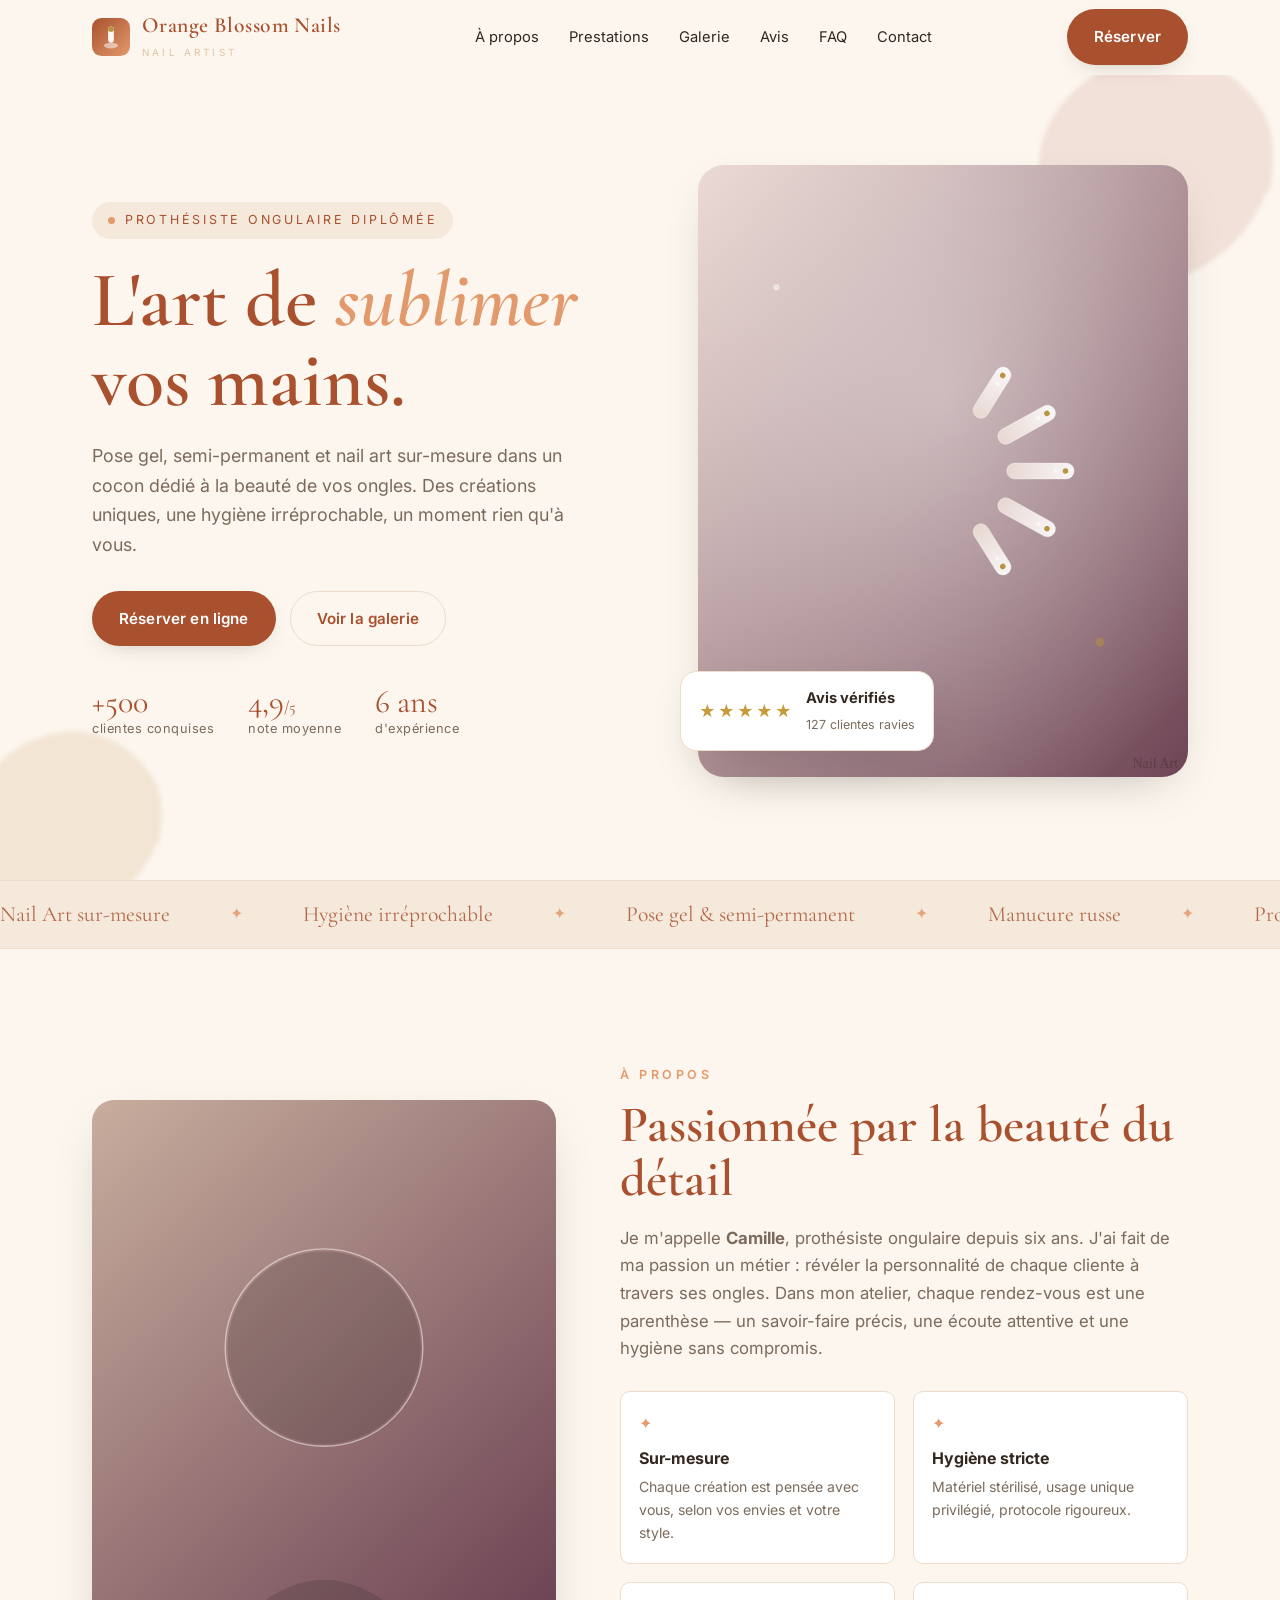
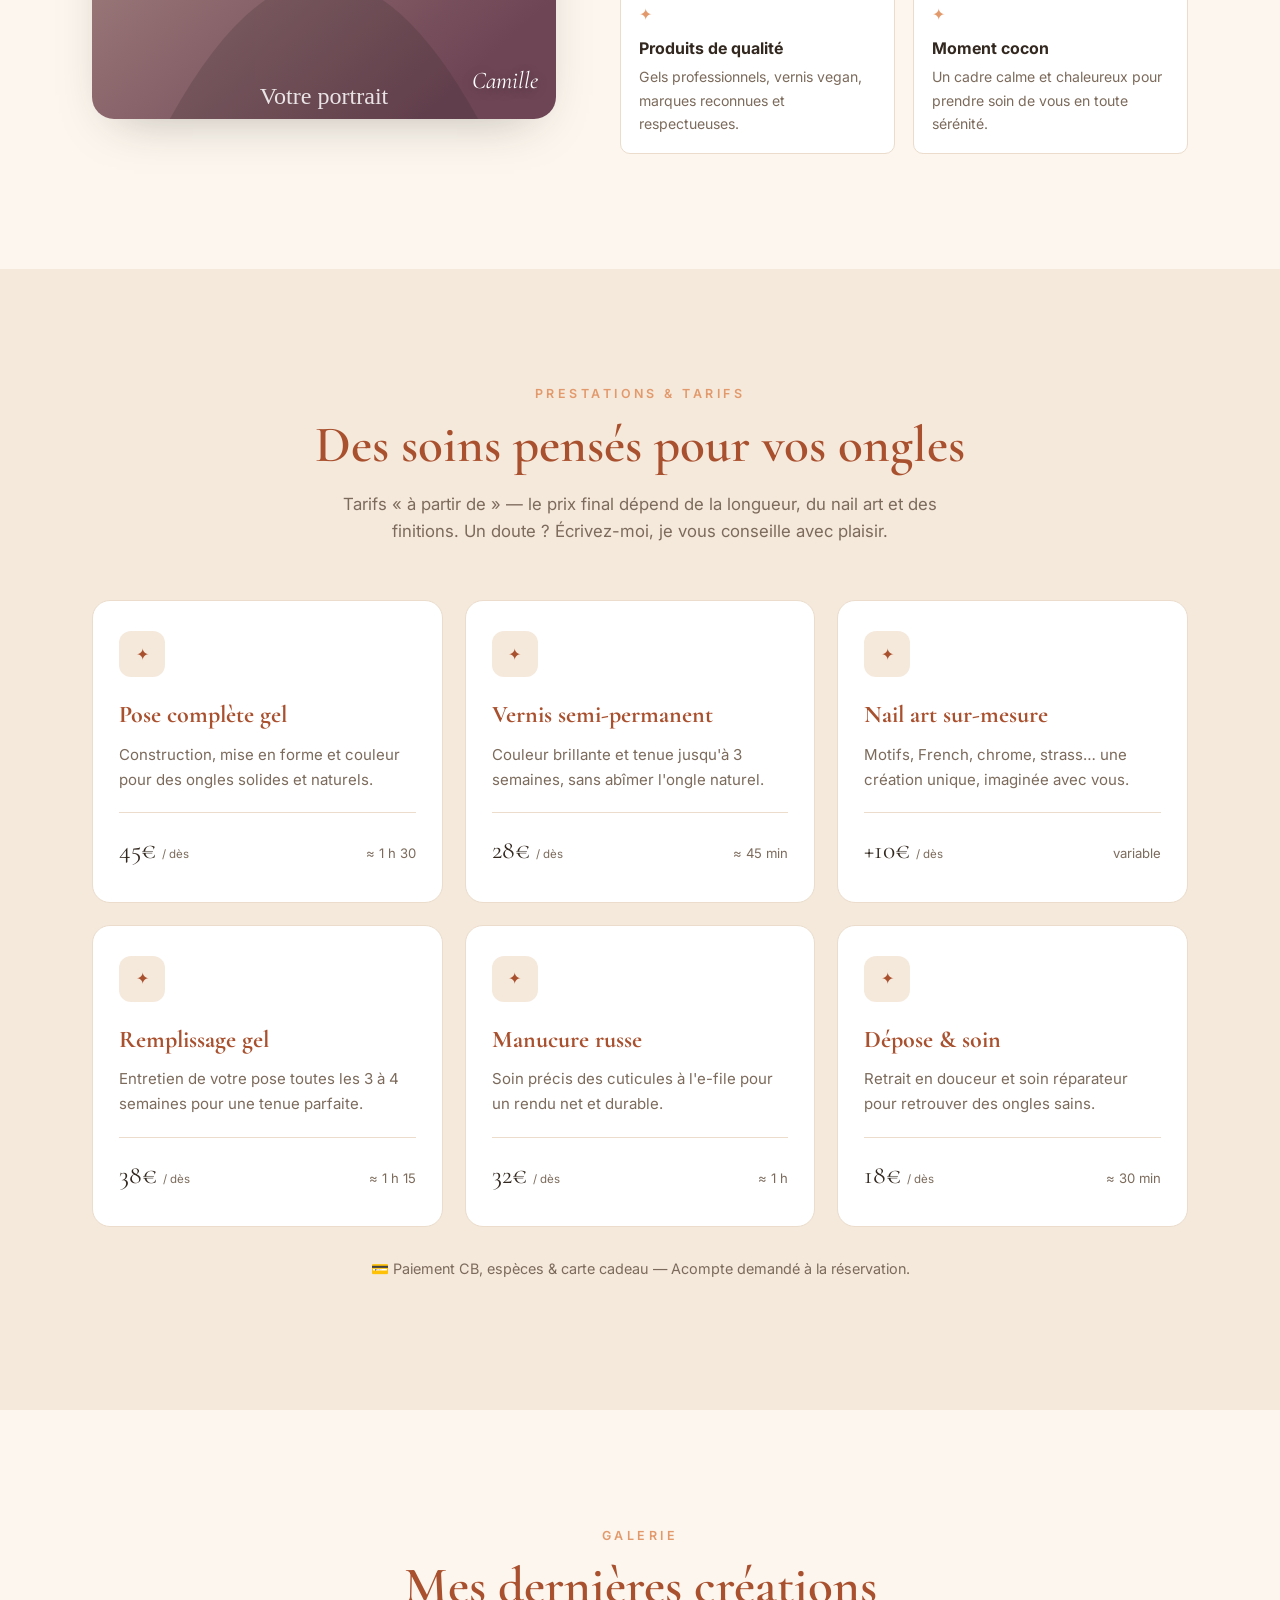
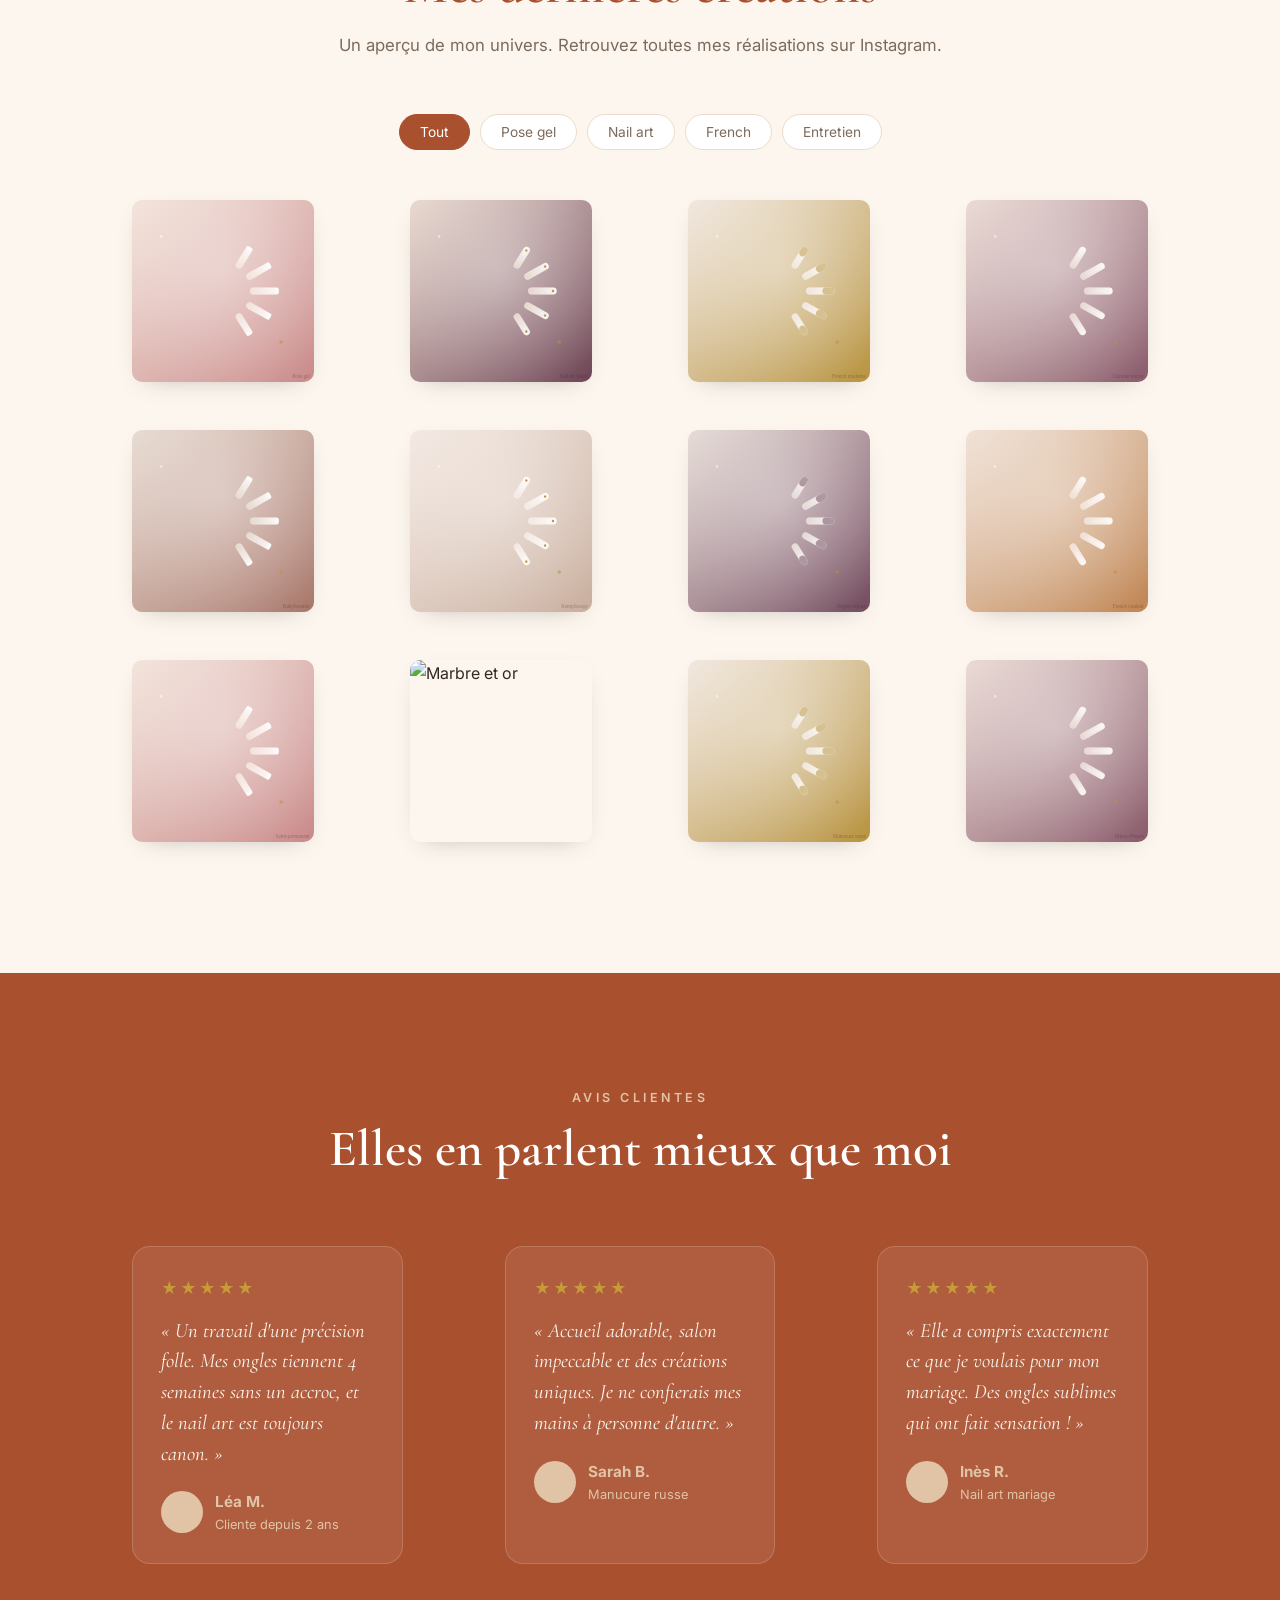
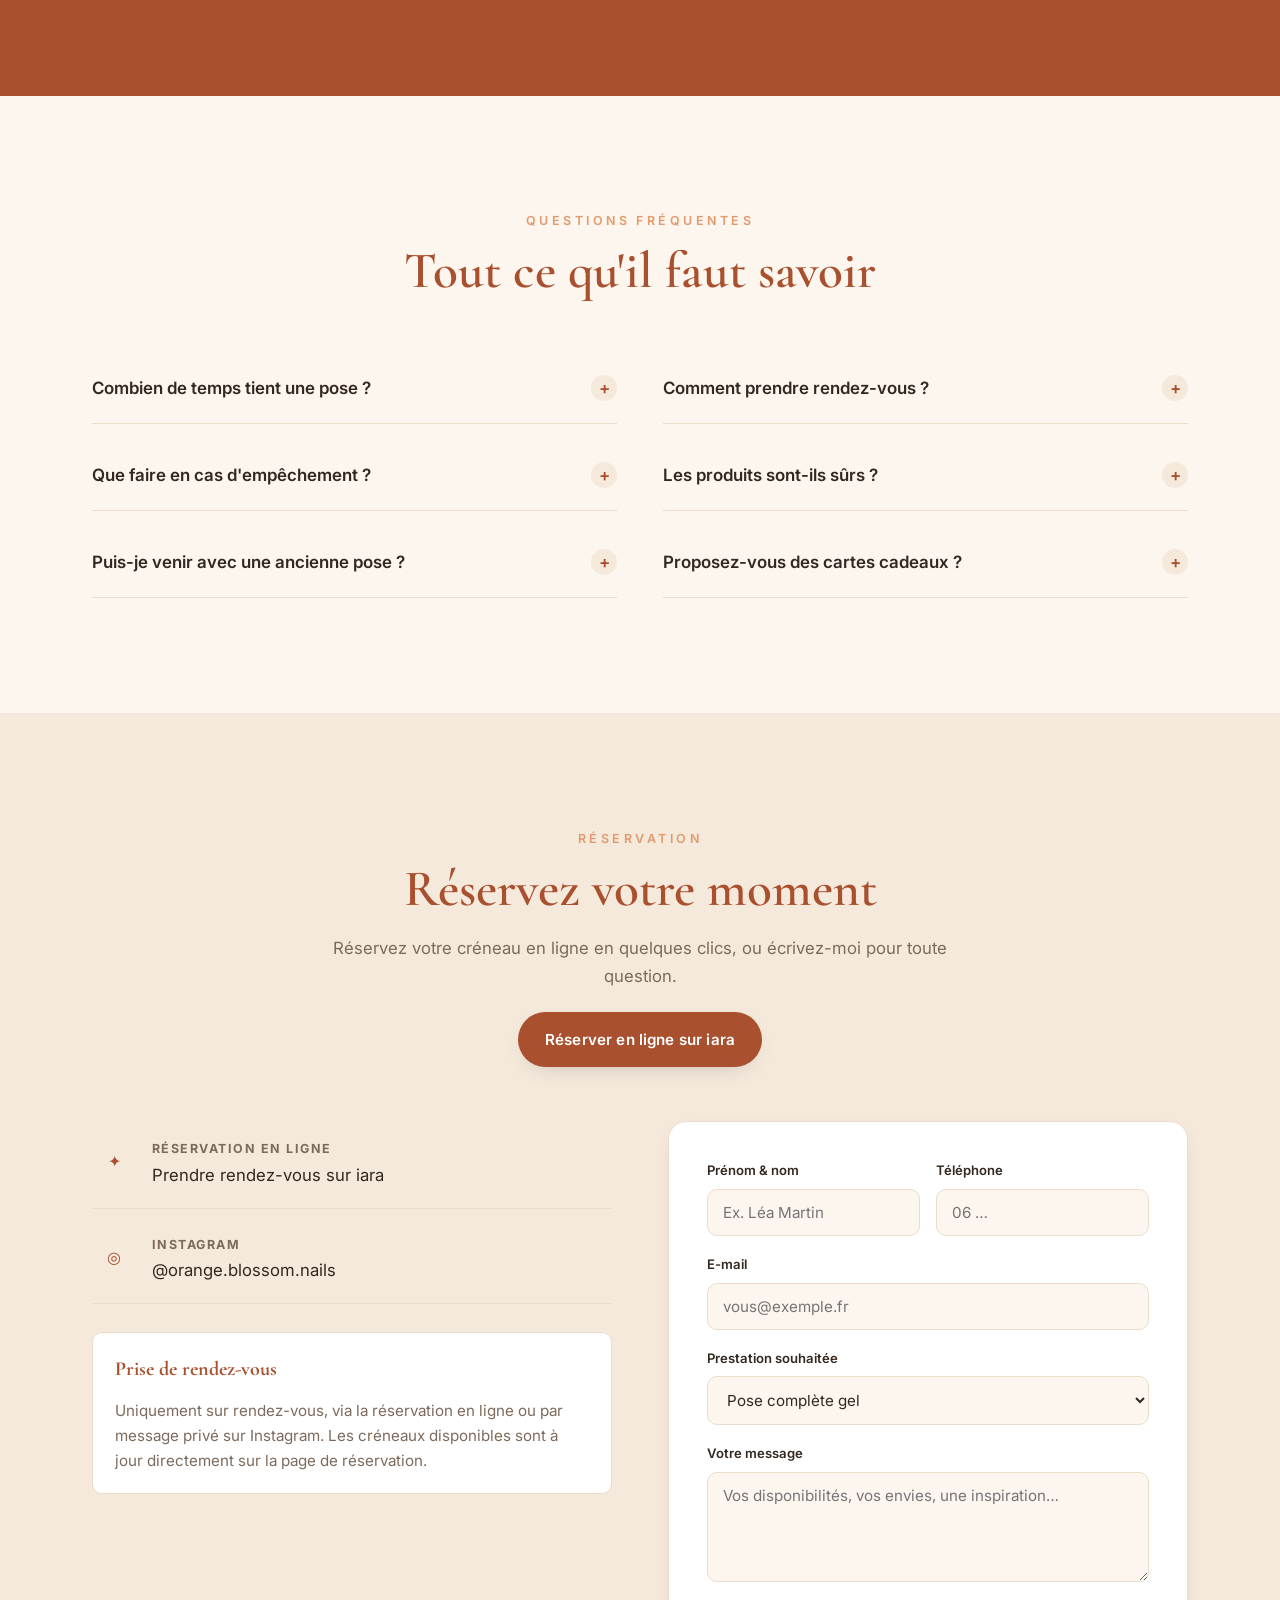
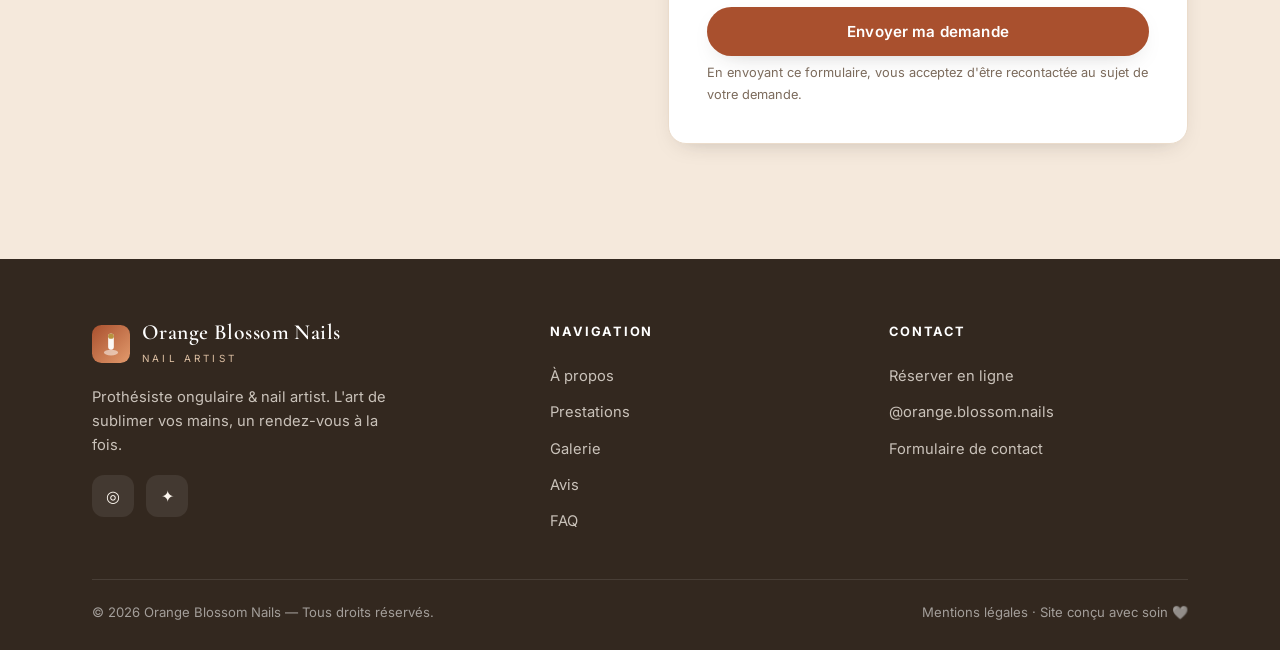
==== commit be152129: "Rebranding vers Orange Blossom Nails (vraie artiste) - Nom, SEO, logo et palette adaptes (theme fleu" ====
--- a/index.html
+++ b/index.html
@@ -7,13 +7,13 @@
   <!-- ================================================================
        ⚙️  SEO — à personnaliser (voir GUIDE-PERSONNALISATION.md, étape 5)
        ================================================================ -->
-  <title>L'Atelier Nacré — Nail Art & Beauté des Ongles</title>
-  <meta name="description" content="Prothésiste ongulaire & nail artist. Pose gel, semi-permanent, nail art sur-mesure et manucure russe. Prenez rendez-vous en quelques clics." />
+  <title>Orange Blossom Nails — Nail Artist & Prothésiste Ongulaire</title>
+  <meta name="description" content="Orange Blossom Nails — nail artist & prothésiste ongulaire. Pose gel, semi-permanent, nail art sur-mesure. Réservez en ligne en quelques clics." />
   <meta name="theme-color" content="#6E4555" />
 
   <!-- Open Graph (aperçu lors du partage sur les réseaux) -->
   <meta property="og:type" content="website" />
-  <meta property="og:title" content="L'Atelier Nacré — Nail Art & Beauté des Ongles" />
+  <meta property="og:title" content="Orange Blossom Nails — Nail Art & Beauté des Ongles" />
   <meta property="og:description" content="Pose gel, semi-permanent, nail art sur-mesure. Prenez rendez-vous." />
   <meta property="og:image" content="assets/images/og-image.svg" />
 
@@ -35,20 +35,15 @@
   {
     "@context": "https://schema.org",
     "@type": "NailSalon",
-    "name": "L'Atelier Nacré",
+    "name": "Orange Blossom Nails",
     "image": "assets/images/og-image.svg",
-    "description": "Prothésiste ongulaire & nail artist : pose gel, semi-permanent, nail art sur-mesure.",
-    "telephone": "+33 6 12 34 56 78",
+    "description": "Orange Blossom Nails — nail artist & prothésiste ongulaire : pose gel, semi-permanent, nail art sur-mesure.",
     "priceRange": "€€",
-    "address": {
-      "@type": "PostalAddress",
-      "streetAddress": "12 rue des Camélias",
-      "addressLocality": "Lyon",
-      "postalCode": "69002",
-      "addressCountry": "FR"
-    },
-    "openingHours": ["Tu-Fr 09:30-19:00", "Sa 09:30-17:00"],
-    "sameAs": ["https://instagram.com/", "https://www.tiktok.com/"]
+    "url": "https://iarabeauty.com/fr/pro/orangeblossomnails",
+    "sameAs": [
+      "https://instagram.com/orange.blossom.nails",
+      "https://iarabeauty.com/fr/pro/orangeblossomnails"
+    ]
   }
   </script>
 </head>
@@ -57,10 +52,10 @@
   <!-- ============================= EN-TÊTE ============================= -->
   <header class="site-header" id="top">
     <div class="container nav">
-      <a class="brand" href="#top" aria-label="Accueil — L'Atelier Nacré">
+      <a class="brand" href="#top" aria-label="Accueil — Orange Blossom Nails">
         <img class="mark" src="assets/images/logo.svg" alt="" width="38" height="38" />
         <span>
-          <span class="brand-name">L'Atelier Nacré</span>
+          <span class="brand-name">Orange Blossom Nails</span>
           <span class="brand-sub">Nail Artist</span>
         </span>
       </a>
@@ -72,11 +67,11 @@
         <a href="#avis">Avis</a>
         <a href="#faq">FAQ</a>
         <a href="#contact">Contact</a>
-        <a class="btn btn-primary btn-block mobile-cta" href="#contact">Réserver</a>
+        <a class="btn btn-primary btn-block mobile-cta" href="https://iarabeauty.com/fr/pro/orangeblossomnails" target="_blank" rel="noopener">Réserver</a>
       </nav>
 
       <div class="nav-cta">
-        <a class="btn btn-primary" href="#contact">Réserver</a>
+        <a class="btn btn-primary" href="https://iarabeauty.com/fr/pro/orangeblossomnails" target="_blank" rel="noopener">Réserver</a>
         <button class="nav-toggle" id="navToggle" aria-label="Ouvrir le menu" aria-expanded="false" aria-controls="menu">
           <span></span>
         </button>
@@ -98,7 +93,7 @@
             de vos ongles. Des créations uniques, une hygiène irréprochable, un moment rien qu'à vous.
           </p>
           <div class="hero-actions">
-            <a class="btn btn-primary" href="#contact">Prendre rendez-vous</a>
+            <a class="btn btn-primary" href="https://iarabeauty.com/fr/pro/orangeblossomnails" target="_blank" rel="noopener">Réserver en ligne</a>
             <a class="btn btn-ghost" href="#galerie">Voir la galerie</a>
           </div>
           <div class="hero-stats">
@@ -286,7 +281,7 @@
           </blockquote>
           <blockquote class="review reveal">
             <div class="stars" aria-label="5 sur 5">★★★★★</div>
-            <p>« Camille a compris exactement ce que je voulais pour mon mariage. Des ongles sublimes qui ont fait sensation ! »</p>
+            <p>« Elle a compris exactement ce que je voulais pour mon mariage. Des ongles sublimes qui ont fait sensation ! »</p>
             <div class="who"><span class="av" aria-hidden="true">I</span><span><strong>Inès R.</strong><span>Nail art mariage</span></span></div>
           </blockquote>
         </div>
@@ -335,36 +330,39 @@
         <div class="section-head center reveal">
           <p class="eyebrow">Réservation</p>
           <h2 class="section-title">Réservez votre moment</h2>
-          <p class="section-lead center">Dites-moi ce qui vous ferait plaisir, je reviens vers vous très vite pour fixer un créneau.</p>
+          <p class="section-lead center">Réservez votre créneau en ligne en quelques clics, ou écrivez-moi pour toute question.</p>
+          <p style="margin-top:22px;">
+            <a class="btn btn-primary" href="https://iarabeauty.com/fr/pro/orangeblossomnails" target="_blank" rel="noopener">Réserver en ligne sur iara</a>
+          </p>
         </div>
 
         <div class="contact-grid">
           <div class="contact-info reveal">
             <div class="info-row">
-              <div class="ic" aria-hidden="true">✆</div>
-              <div><h4>Téléphone</h4><a href="tel:+33612345678">06 12 34 56 78</a></div>
-            </div>
-            <div class="info-row">
-              <div class="ic" aria-hidden="true">✉</div>
-              <div><h4>E-mail</h4><a href="mailto:contact@atelier-nacre.fr">contact@atelier-nacre.fr</a></div>
+              <div class="ic" aria-hidden="true">✦</div>
+              <div><h4>Réservation en ligne</h4><a href="https://iarabeauty.com/fr/pro/orangeblossomnails" target="_blank" rel="noopener">Prendre rendez-vous sur iara</a></div>
             </div>
             <div class="info-row">
               <div class="ic" aria-hidden="true">◎</div>
-              <div><h4>Instagram</h4><a href="https://instagram.com/" target="_blank" rel="noopener">@latelier.nacre</a></div>
+              <div><h4>Instagram</h4><a href="https://instagram.com/orange.blossom.nails" target="_blank" rel="noopener">@orange.blossom.nails</a></div>
+            </div>
+            <!-- 📝 À COMPLÉTER : décommentez et remplissez quand tu as les infos réelles
+            <div class="info-row">
+              <div class="ic" aria-hidden="true">✆</div>
+              <div><h4>Téléphone</h4><a href="tel:+33XXXXXXXXX">06 XX XX XX XX</a></div>
             </div>
             <div class="info-row">
               <div class="ic" aria-hidden="true">⌖</div>
-              <div><h4>Adresse</h4><p>12 rue des Camélias, 69002 Lyon</p></div>
-            </div>
+              <div><h4>Adresse</h4><p>[Adresse / ville]</p></div>
+            </div>
+            -->
 
             <div class="hours">
-              <h4>Horaires</h4>
-              <ul>
-                <li><span>Lundi</span><span class="closed">Fermé</span></li>
-                <li><span>Mardi – Vendredi</span><span>9 h 30 – 19 h 00</span></li>
-                <li><span>Samedi</span><span>9 h 30 – 17 h 00</span></li>
-                <li><span>Dimanche</span><span class="closed">Fermé</span></li>
-              </ul>
+              <h4>Prise de rendez-vous</h4>
+              <p style="margin:0;color:var(--c-muted);font-size:.95rem;">
+                Uniquement sur rendez-vous, via la réservation en ligne ou par message privé sur Instagram.
+                Les créneaux disponibles sont à jour directement sur la page de réservation.
+              </p>
             </div>
           </div>
 
@@ -416,18 +414,17 @@
     <div class="container">
       <div class="footer-top">
         <div>
-          <a class="brand" href="#top" aria-label="L'Atelier Nacré">
+          <a class="brand" href="#top" aria-label="Orange Blossom Nails">
             <img class="mark" src="assets/images/logo.svg" alt="" width="38" height="38" />
             <span>
-              <span class="brand-name">L'Atelier Nacré</span>
+              <span class="brand-name">Orange Blossom Nails</span>
               <span class="brand-sub">Nail Artist</span>
             </span>
           </a>
           <p class="footer-about">Prothésiste ongulaire & nail artist. L'art de sublimer vos mains, un rendez-vous à la fois.</p>
           <div class="socials">
-            <a href="https://instagram.com/" target="_blank" rel="noopener" aria-label="Instagram">◎</a>
-            <a href="https://www.tiktok.com/" target="_blank" rel="noopener" aria-label="TikTok">♪</a>
-            <a href="https://pinterest.com/" target="_blank" rel="noopener" aria-label="Pinterest">✦</a>
+            <a href="https://instagram.com/orange.blossom.nails" target="_blank" rel="noopener" aria-label="Instagram">◎</a>
+            <a href="https://iarabeauty.com/fr/pro/orangeblossomnails" target="_blank" rel="noopener" aria-label="Réservation iara">✦</a>
           </div>
         </div>
         <div class="footer-col">
@@ -440,14 +437,13 @@
         </div>
         <div class="footer-col">
           <h5>Contact</h5>
-          <a href="tel:+33612345678">06 12 34 56 78</a>
-          <a href="mailto:contact@atelier-nacre.fr">contact@atelier-nacre.fr</a>
-          <a href="https://instagram.com/" target="_blank" rel="noopener">@latelier.nacre</a>
-          <a href="#contact">Prendre rendez-vous</a>
+          <a href="https://iarabeauty.com/fr/pro/orangeblossomnails" target="_blank" rel="noopener">Réserver en ligne</a>
+          <a href="https://instagram.com/orange.blossom.nails" target="_blank" rel="noopener">@orange.blossom.nails</a>
+          <a href="#contact">Formulaire de contact</a>
         </div>
       </div>
       <div class="footer-bottom">
-        <span>© <span id="year">2026</span> L'Atelier Nacré — Tous droits réservés.</span>
+        <span>© <span id="year">2026</span> Orange Blossom Nails — Tous droits réservés.</span>
         <span><a href="mentions-legales.html">Mentions légales</a> · Site conçu avec soin 🤍</span>
       </div>
     </div>
--- a/css/style.css
+++ b/css/style.css
@@ -6,19 +6,19 @@
    ===================================================================== */
 
 :root {
-  /* ---- CHARTE COULEURS (modifiable) ---- */
-  --c-cream:  #FBF7F4;   /* fond principal, crème */
-  --c-ink:    #2B2422;   /* texte principal, encre */
-  --c-nude:   #C9AE9E;   /* nude / taupe */
-  --c-blush:  #C98A8A;   /* rose poudré (accent) */
-  --c-plum:   #6E4555;   /* prune profond */
-  --c-gold:   #B8933F;   /* or (détails) */
+  /* ---- CHARTE COULEURS — thème « Fleur d'oranger » (modifiable) ---- */
+  --c-cream:  #FCF6EE;   /* fond principal, ivoire chaud */
+  --c-ink:    #33281F;   /* texte principal, brun espresso */
+  --c-nude:   #E1C3A6;   /* nude pêche doux */
+  --c-blush:  #E29A6C;   /* pêche / fleur d'oranger (accent) */
+  --c-plum:   #A9502E;   /* terracotta chaud (couleur forte) */
+  --c-gold:   #C79A3A;   /* or chaud (détails) */
 
   /* ---- Dérivés (calculés à partir des couleurs ci-dessus) ---- */
   --c-white:  #FFFFFF;
-  --c-sand:   #F1E7DF;   /* carte / surface secondaire */
-  --c-line:   #E6D9CF;   /* filets, bordures douces */
-  --c-muted:  #7A6E67;   /* texte secondaire */
+  --c-sand:   #F5E9DC;   /* carte / surface secondaire */
+  --c-line:   #EBDCCB;   /* filets, bordures douces */
+  --c-muted:  #7C6B5C;   /* texte secondaire */
 
   /* ---- TYPOGRAPHIE (modifiable) ---- */
   --font-title: 'Cormorant Garamond', Georgia, 'Times New Roman', serif;
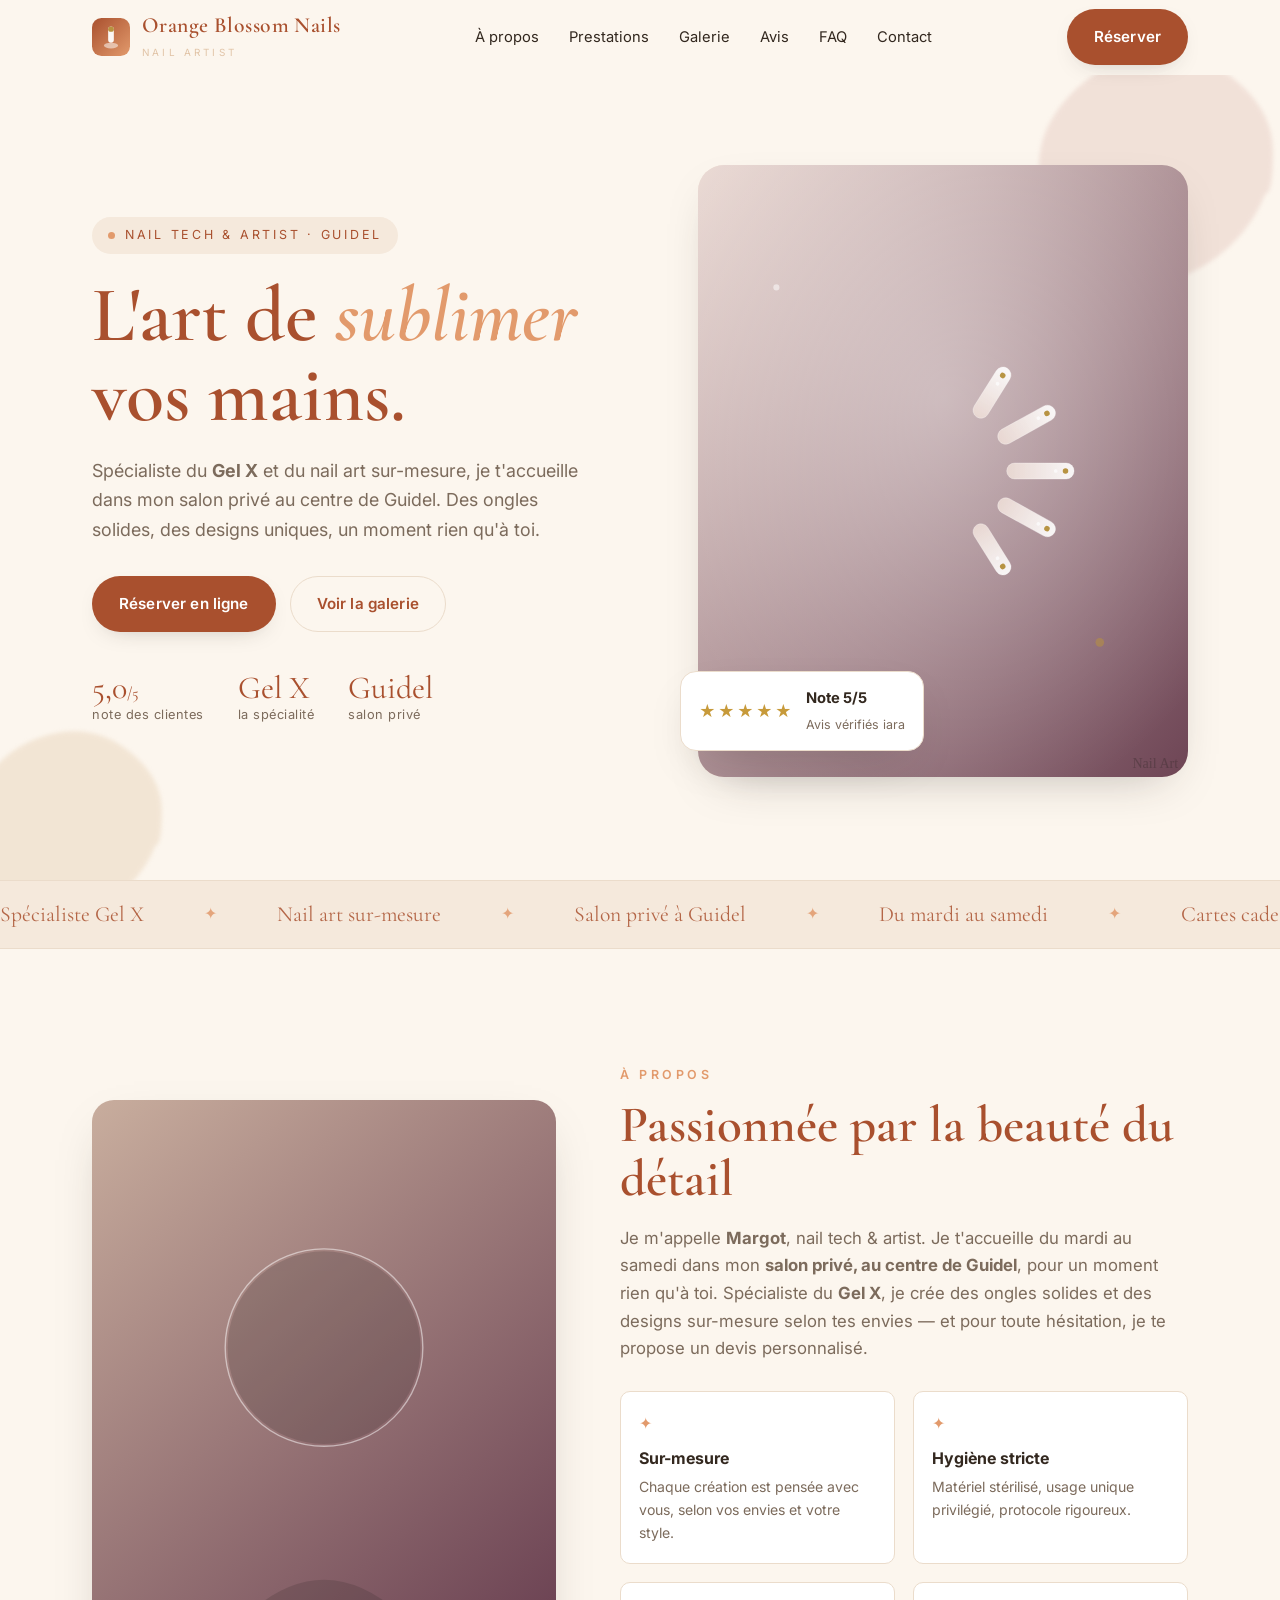
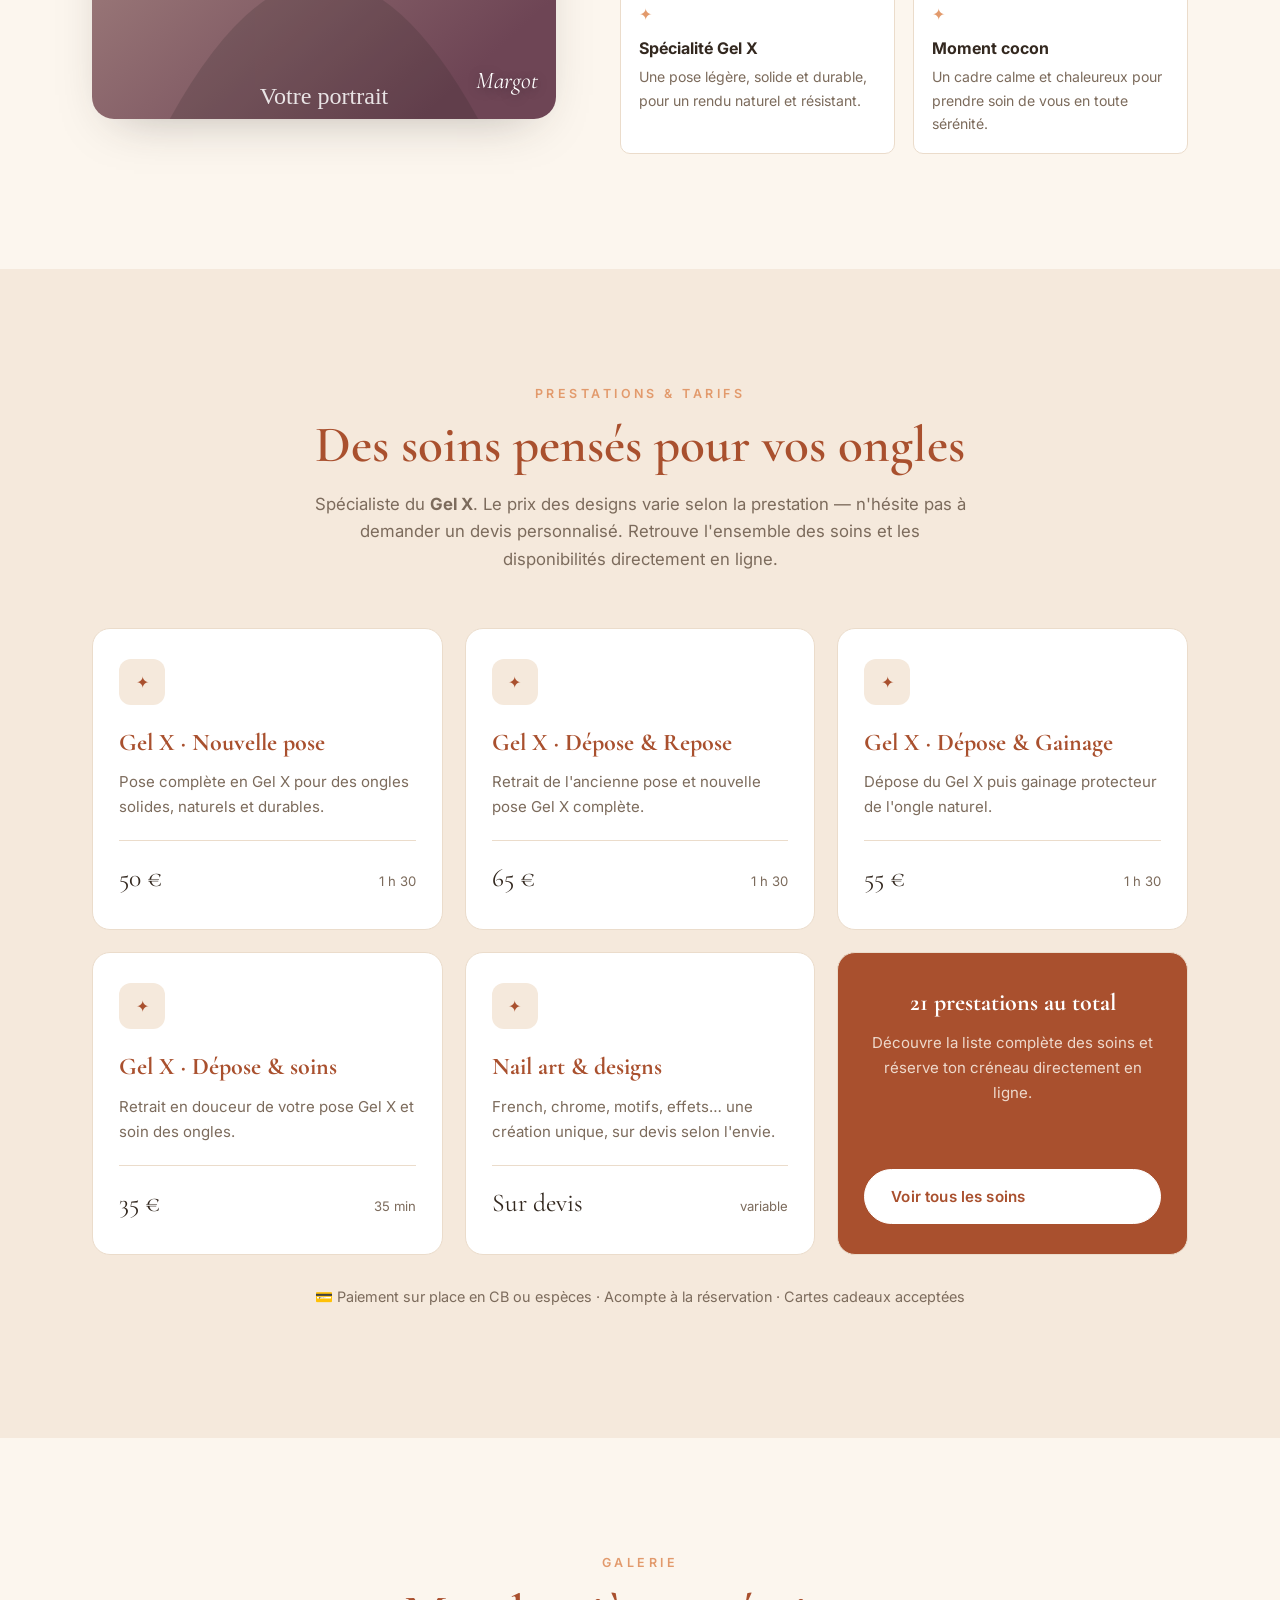
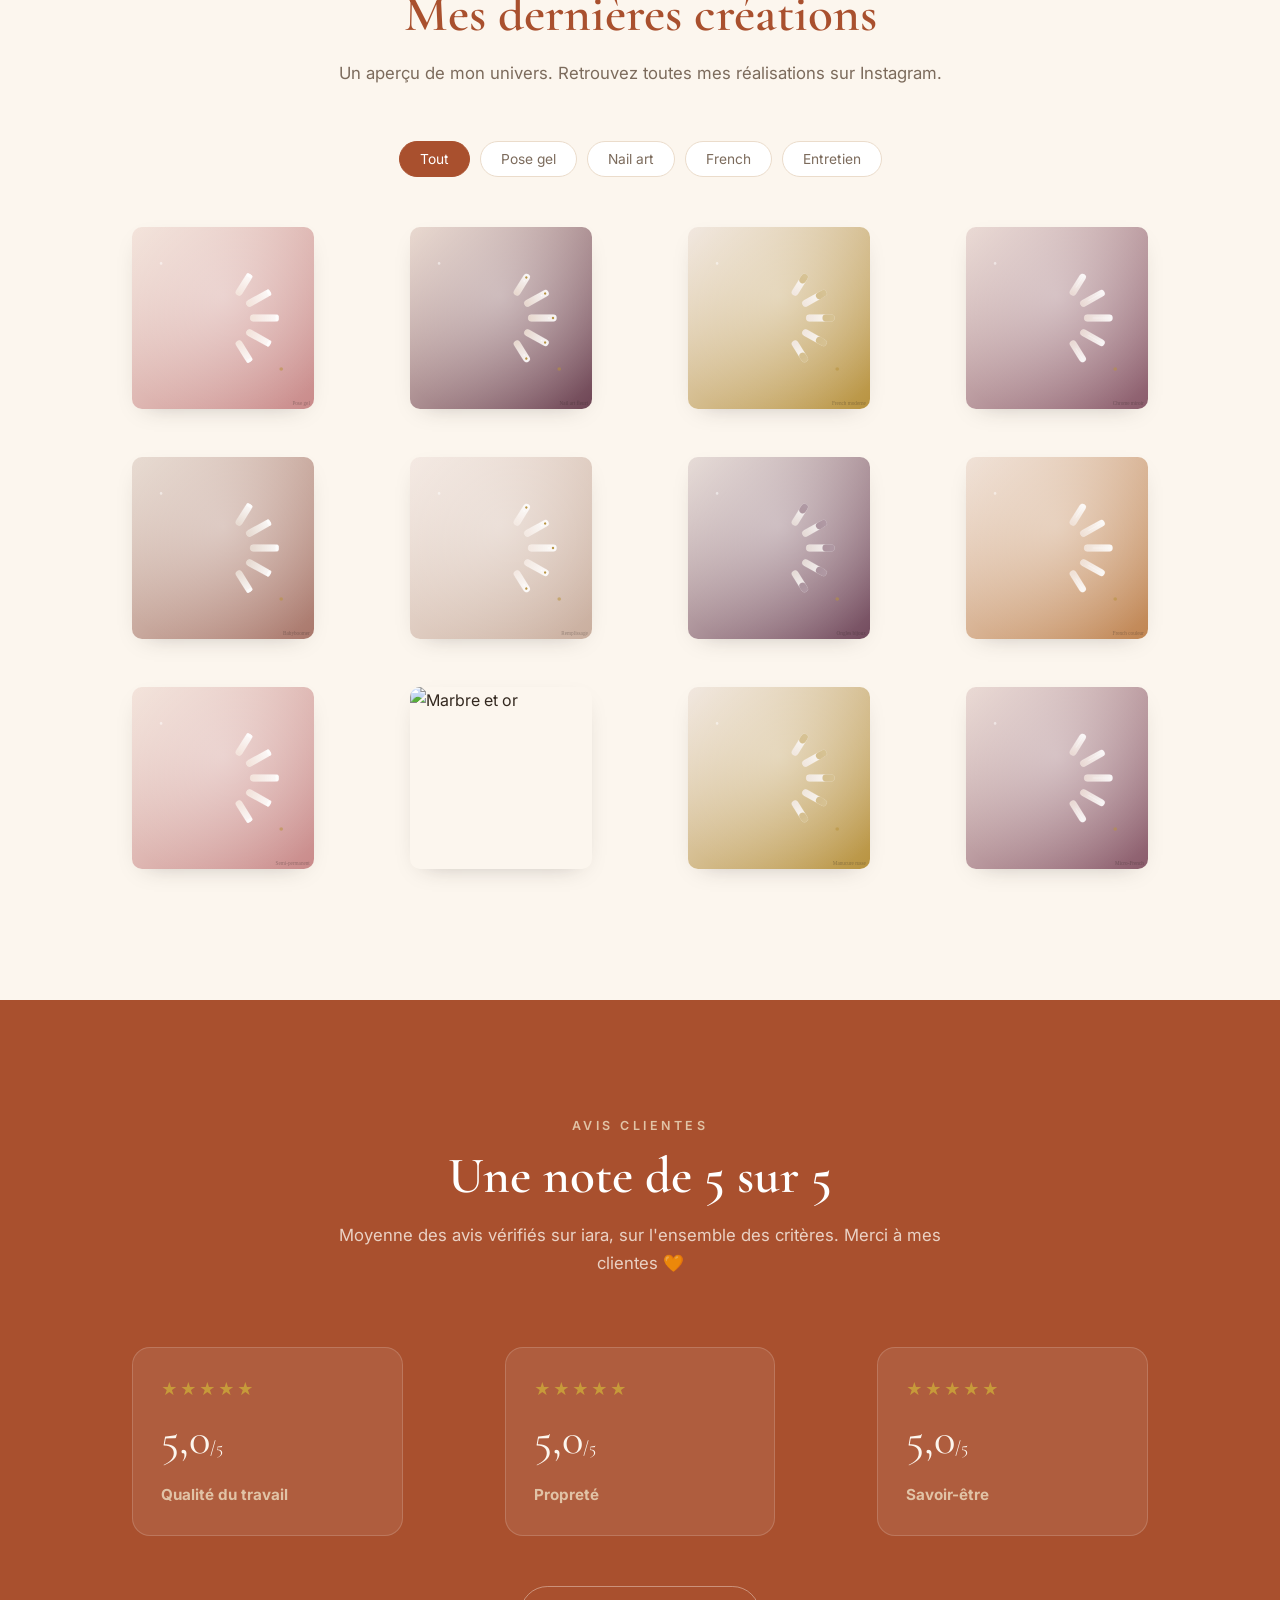
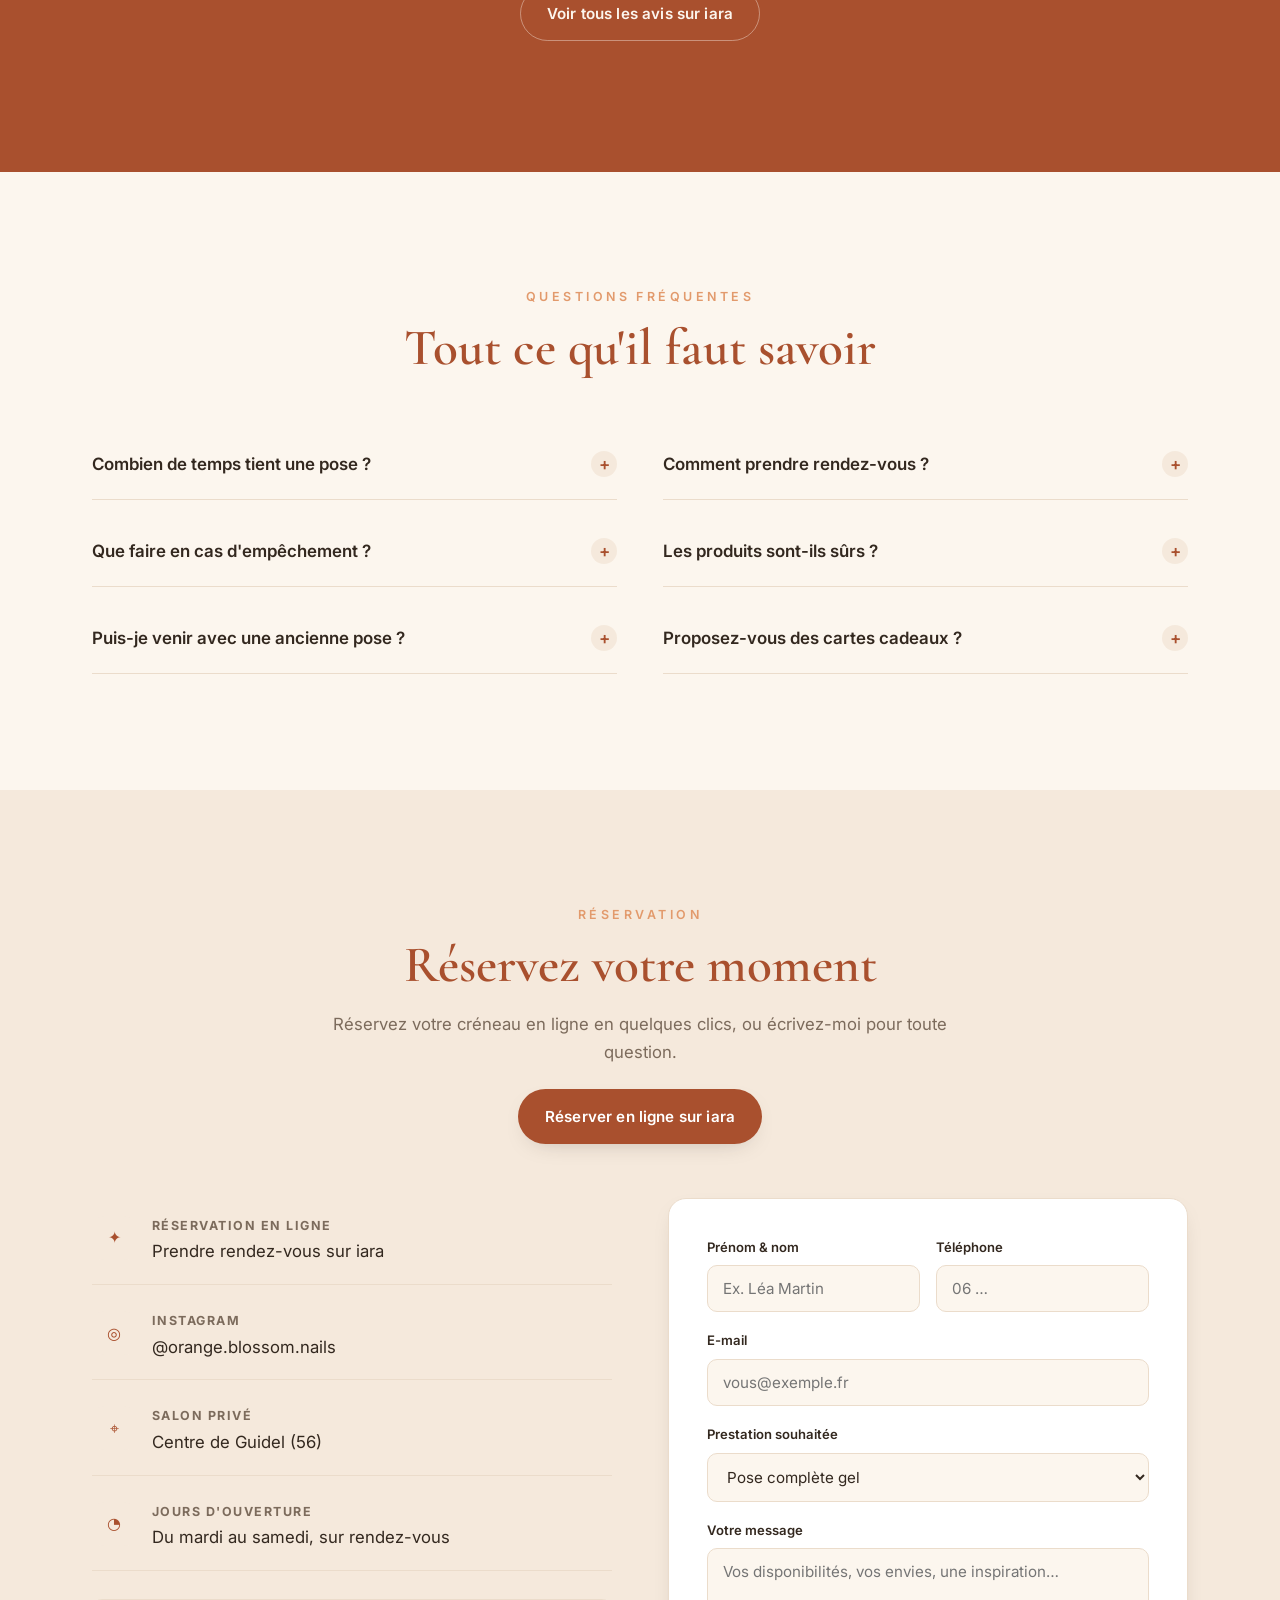
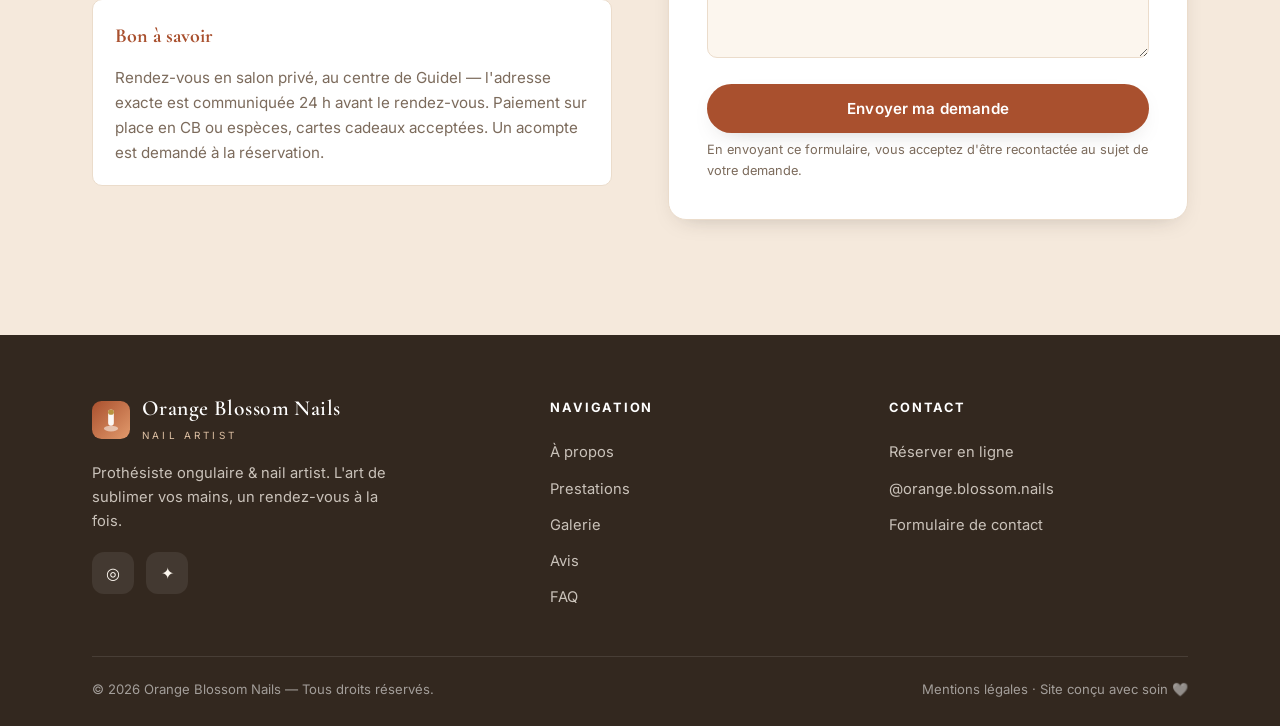
==== commit 2ab65d29: "Contenu reel Orange Blossom Nails (Margot, Guidel, Gel X) - Bio, prenom Margot, ville Guidel, salon " ====
--- a/index.html
+++ b/index.html
@@ -7,14 +7,14 @@
   <!-- ================================================================
        ⚙️  SEO — à personnaliser (voir GUIDE-PERSONNALISATION.md, étape 5)
        ================================================================ -->
-  <title>Orange Blossom Nails — Nail Artist & Prothésiste Ongulaire</title>
-  <meta name="description" content="Orange Blossom Nails — nail artist & prothésiste ongulaire. Pose gel, semi-permanent, nail art sur-mesure. Réservez en ligne en quelques clics." />
+  <title>Orange Blossom Nails — Nail Artist Gel X à Guidel</title>
+  <meta name="description" content="Orange Blossom Nails — Margot, nail tech & artist à Guidel (56). Spécialiste du Gel X et du nail art sur-mesure. Salon privé, sur rendez-vous. Réservez en ligne sur iara." />
   <meta name="theme-color" content="#6E4555" />
 
   <!-- Open Graph (aperçu lors du partage sur les réseaux) -->
   <meta property="og:type" content="website" />
-  <meta property="og:title" content="Orange Blossom Nails — Nail Art & Beauté des Ongles" />
-  <meta property="og:description" content="Pose gel, semi-permanent, nail art sur-mesure. Prenez rendez-vous." />
+  <meta property="og:title" content="Orange Blossom Nails — Nail Artist Gel X à Guidel" />
+  <meta property="og:description" content="Margot, nail tech & artist à Guidel. Spécialiste du Gel X et du nail art sur-mesure. Réservez en ligne." />
   <meta property="og:image" content="assets/images/og-image.svg" />
 
   <link rel="icon" type="image/svg+xml" href="assets/images/favicon.svg" />
@@ -37,9 +37,21 @@
     "@type": "NailSalon",
     "name": "Orange Blossom Nails",
     "image": "assets/images/og-image.svg",
-    "description": "Orange Blossom Nails — nail artist & prothésiste ongulaire : pose gel, semi-permanent, nail art sur-mesure.",
+    "description": "Orange Blossom Nails — Margot, nail tech & artist à Guidel. Spécialiste du Gel X et du nail art sur-mesure, en salon privé sur rendez-vous.",
     "priceRange": "€€",
     "url": "https://iarabeauty.com/fr/pro/orangeblossomnails",
+    "address": {
+      "@type": "PostalAddress",
+      "addressLocality": "Guidel",
+      "postalCode": "56520",
+      "addressCountry": "FR"
+    },
+    "openingHours": ["Tu-Sa"],
+    "aggregateRating": {
+      "@type": "AggregateRating",
+      "ratingValue": "5.0",
+      "bestRating": "5"
+    },
     "sameAs": [
       "https://instagram.com/orange.blossom.nails",
       "https://iarabeauty.com/fr/pro/orangeblossomnails"
@@ -86,20 +98,21 @@
       <img class="hero-blob two" src="assets/images/blob-2.svg" alt="" aria-hidden="true" />
       <div class="container hero-grid">
         <div class="hero-copy reveal">
-          <span class="hero-kicker"><span class="dot"></span> Prothésiste ongulaire diplômée</span>
+          <span class="hero-kicker"><span class="dot"></span> Nail Tech &amp; Artist · Guidel</span>
           <h1>L'art de <em>sublimer</em><br />vos mains.</h1>
           <p class="hero-text">
-            Pose gel, semi-permanent et nail art sur-mesure dans un cocon dédié à la beauté
-            de vos ongles. Des créations uniques, une hygiène irréprochable, un moment rien qu'à vous.
+            Spécialiste du <strong>Gel&nbsp;X</strong> et du nail art sur-mesure, je t'accueille dans
+            mon salon privé au centre de Guidel. Des ongles solides, des designs uniques,
+            un moment rien qu'à toi.
           </p>
           <div class="hero-actions">
             <a class="btn btn-primary" href="https://iarabeauty.com/fr/pro/orangeblossomnails" target="_blank" rel="noopener">Réserver en ligne</a>
             <a class="btn btn-ghost" href="#galerie">Voir la galerie</a>
           </div>
           <div class="hero-stats">
-            <div><div class="num">+500</div><div class="lbl">clientes conquises</div></div>
-            <div><div class="num">4,9<span style="font-size:1rem">/5</span></div><div class="lbl">note moyenne</div></div>
-            <div><div class="num">6 ans</div><div class="lbl">d'expérience</div></div>
+            <div><div class="num">5,0<span style="font-size:1rem">/5</span></div><div class="lbl">note des clientes</div></div>
+            <div><div class="num">Gel&nbsp;X</div><div class="lbl">la spécialité</div></div>
+            <div><div class="num">Guidel</div><div class="lbl">salon privé</div></div>
           </div>
         </div>
 
@@ -110,7 +123,7 @@
           </div>
           <div class="hero-badge">
             <span class="stars" aria-hidden="true">★★★★★</span>
-            <span class="txt"><strong>Avis vérifiés</strong><span>127 clientes ravies</span></span>
+            <span class="txt"><strong>Note 5/5</strong><span>Avis vérifiés iara</span></span>
           </div>
         </div>
       </div>
@@ -119,9 +132,9 @@
     <!-- ========================= BANDEAU VALEURS ========================= -->
     <div class="marquee" aria-hidden="true">
       <div class="marquee-track">
-        <span>Nail Art sur-mesure</span><span>Hygiène irréprochable</span><span>Pose gel &amp; semi-permanent</span>
-        <span>Manucure russe</span><span>Produits vegan</span><span>Nail Art sur-mesure</span>
-        <span>Hygiène irréprochable</span><span>Pose gel &amp; semi-permanent</span><span>Manucure russe</span><span>Produits vegan</span>
+        <span>Spécialiste Gel X</span><span>Nail art sur-mesure</span><span>Salon privé à Guidel</span>
+        <span>Du mardi au samedi</span><span>Cartes cadeaux</span><span>Spécialiste Gel X</span>
+        <span>Nail art sur-mesure</span><span>Salon privé à Guidel</span><span>Du mardi au samedi</span><span>Cartes cadeaux</span>
       </div>
     </div>
 
@@ -133,16 +146,16 @@
             <!-- 📷 Votre portrait -->
             <img src="assets/images/portrait.svg" alt="Portrait de la nail artist (démonstration)" width="700" height="900" />
           </div>
-          <span class="sign">Camille</span>
+          <span class="sign">Margot</span>
         </div>
         <div class="about-copy reveal">
           <p class="eyebrow">À propos</p>
           <h2 class="section-title">Passionnée par la beauté du détail</h2>
           <p class="section-lead">
-            Je m'appelle <strong>Camille</strong>, prothésiste ongulaire depuis six ans. J'ai fait de
-            ma passion un métier : révéler la personnalité de chaque cliente à travers ses ongles.
-            Dans mon atelier, chaque rendez-vous est une parenthèse — un savoir-faire précis,
-            une écoute attentive et une hygiène sans compromis.
+            Je m'appelle <strong>Margot</strong>, nail tech &amp; artist. Je t'accueille du mardi au samedi
+            dans mon <strong>salon privé, au centre de Guidel</strong>, pour un moment rien qu'à toi.
+            Spécialiste du <strong>Gel&nbsp;X</strong>, je crée des ongles solides et des designs
+            sur-mesure selon tes envies — et pour toute hésitation, je te propose un devis personnalisé.
           </p>
           <div class="about-values">
             <div class="value">
@@ -157,8 +170,8 @@
             </div>
             <div class="value">
               <div class="ic" aria-hidden="true">✦</div>
-              <h4>Produits de qualité</h4>
-              <p>Gels professionnels, vernis vegan, marques reconnues et respectueuses.</p>
+              <h4>Spécialité Gel X</h4>
+              <p>Une pose légère, solide et durable, pour un rendu naturel et résistant.</p>
             </div>
             <div class="value">
               <div class="ic" aria-hidden="true">✦</div>
@@ -177,51 +190,50 @@
           <p class="eyebrow">Prestations &amp; tarifs</p>
           <h2 class="section-title">Des soins pensés pour vos ongles</h2>
           <p class="section-lead center">
-            Tarifs « à partir de » — le prix final dépend de la longueur, du nail art et des finitions.
-            Un doute ? Écrivez-moi, je vous conseille avec plaisir.
+            Spécialiste du <strong>Gel&nbsp;X</strong>. Le prix des designs varie selon la prestation —
+            n'hésite pas à demander un devis personnalisé. Retrouve l'ensemble des soins et
+            les disponibilités directement en ligne.
           </p>
         </div>
 
-        <!-- 💶 Modifiez librement titres, descriptions, durées et prix -->
         <div class="services-grid">
           <article class="service reveal">
             <div class="s-ic" aria-hidden="true">✦</div>
-            <h3>Pose complète gel</h3>
-            <p>Construction, mise en forme et couleur pour des ongles solides et naturels.</p>
-            <div class="s-meta"><span class="price">45€ <small>/ dès</small></span><span class="dur">≈ 1 h 30</span></div>
+            <h3>Gel X · Nouvelle pose</h3>
+            <p>Pose complète en Gel X pour des ongles solides, naturels et durables.</p>
+            <div class="s-meta"><span class="price">50 €</span><span class="dur">1 h 30</span></div>
           </article>
           <article class="service reveal">
             <div class="s-ic" aria-hidden="true">✦</div>
-            <h3>Vernis semi-permanent</h3>
-            <p>Couleur brillante et tenue jusqu'à 3 semaines, sans abîmer l'ongle naturel.</p>
-            <div class="s-meta"><span class="price">28€ <small>/ dès</small></span><span class="dur">≈ 45 min</span></div>
+            <h3>Gel X · Dépose &amp; Repose</h3>
+            <p>Retrait de l'ancienne pose et nouvelle pose Gel X complète.</p>
+            <div class="s-meta"><span class="price">65 €</span><span class="dur">1 h 30</span></div>
           </article>
           <article class="service reveal">
             <div class="s-ic" aria-hidden="true">✦</div>
-            <h3>Nail art sur-mesure</h3>
-            <p>Motifs, French, chrome, strass… une création unique, imaginée avec vous.</p>
-            <div class="s-meta"><span class="price">+10€ <small>/ dès</small></span><span class="dur">variable</span></div>
+            <h3>Gel X · Dépose &amp; Gainage</h3>
+            <p>Dépose du Gel X puis gainage protecteur de l'ongle naturel.</p>
+            <div class="s-meta"><span class="price">55 €</span><span class="dur">1 h 30</span></div>
           </article>
           <article class="service reveal">
             <div class="s-ic" aria-hidden="true">✦</div>
-            <h3>Remplissage gel</h3>
-            <p>Entretien de votre pose toutes les 3 à 4 semaines pour une tenue parfaite.</p>
-            <div class="s-meta"><span class="price">38€ <small>/ dès</small></span><span class="dur">≈ 1 h 15</span></div>
+            <h3>Gel X · Dépose &amp; soins</h3>
+            <p>Retrait en douceur de votre pose Gel X et soin des ongles.</p>
+            <div class="s-meta"><span class="price">35 €</span><span class="dur">35 min</span></div>
           </article>
           <article class="service reveal">
             <div class="s-ic" aria-hidden="true">✦</div>
-            <h3>Manucure russe</h3>
-            <p>Soin précis des cuticules à l'e-file pour un rendu net et durable.</p>
-            <div class="s-meta"><span class="price">32€ <small>/ dès</small></span><span class="dur">≈ 1 h</span></div>
-          </article>
-          <article class="service reveal">
-            <div class="s-ic" aria-hidden="true">✦</div>
-            <h3>Dépose &amp; soin</h3>
-            <p>Retrait en douceur et soin réparateur pour retrouver des ongles sains.</p>
-            <div class="s-meta"><span class="price">18€ <small>/ dès</small></span><span class="dur">≈ 30 min</span></div>
-          </article>
-        </div>
-        <p class="services-note">💳 Paiement CB, espèces &amp; carte cadeau — Acompte demandé à la réservation.</p>
+            <h3>Nail art &amp; designs</h3>
+            <p>French, chrome, motifs, effets… une création unique, sur devis selon l'envie.</p>
+            <div class="s-meta"><span class="price">Sur devis</span><span class="dur">variable</span></div>
+          </article>
+          <article class="service reveal" style="justify-content:center; text-align:center; background:var(--c-plum); color:var(--c-cream);">
+            <h3 style="color:var(--c-white);">21 prestations au total</h3>
+            <p style="color:color-mix(in srgb, var(--c-cream) 82%, transparent);">Découvre la liste complète des soins et réserve ton créneau directement en ligne.</p>
+            <a class="btn btn-ghost" style="background:var(--c-white); border-color:var(--c-white);" href="https://iarabeauty.com/fr/pro/orangeblossomnails" target="_blank" rel="noopener">Voir tous les soins</a>
+          </article>
+        </div>
+        <p class="services-note">💳 Paiement sur place en CB ou espèces · Acompte à la réservation · Cartes cadeaux acceptées</p>
       </div>
     </section>
 
@@ -266,25 +278,29 @@
       <div class="container">
         <div class="section-head center reveal">
           <p class="eyebrow">Avis clientes</p>
-          <h2 class="section-title">Elles en parlent mieux que moi</h2>
+          <h2 class="section-title">Une note de 5 sur 5</h2>
+          <p class="section-lead center">Moyenne des avis vérifiés sur iara, sur l'ensemble des critères. Merci à mes clientes&nbsp;🧡</p>
         </div>
         <div class="reviews-grid">
           <blockquote class="review reveal">
             <div class="stars" aria-label="5 sur 5">★★★★★</div>
-            <p>« Un travail d'une précision folle. Mes ongles tiennent 4 semaines sans un accroc, et le nail art est toujours canon. »</p>
-            <div class="who"><span class="av" aria-hidden="true">L</span><span><strong>Léa M.</strong><span>Cliente depuis 2 ans</span></span></div>
+            <p style="font-style:normal;font-size:2.8rem;line-height:1;">5,0<span style="font-size:1.1rem;">/5</span></p>
+            <div class="who"><span><strong>Qualité du travail</strong></span></div>
           </blockquote>
           <blockquote class="review reveal">
             <div class="stars" aria-label="5 sur 5">★★★★★</div>
-            <p>« Accueil adorable, salon impeccable et des créations uniques. Je ne confierais mes mains à personne d'autre. »</p>
-            <div class="who"><span class="av" aria-hidden="true">S</span><span><strong>Sarah B.</strong><span>Manucure russe</span></span></div>
+            <p style="font-style:normal;font-size:2.8rem;line-height:1;">5,0<span style="font-size:1.1rem;">/5</span></p>
+            <div class="who"><span><strong>Propreté</strong></span></div>
           </blockquote>
           <blockquote class="review reveal">
             <div class="stars" aria-label="5 sur 5">★★★★★</div>
-            <p>« Elle a compris exactement ce que je voulais pour mon mariage. Des ongles sublimes qui ont fait sensation ! »</p>
-            <div class="who"><span class="av" aria-hidden="true">I</span><span><strong>Inès R.</strong><span>Nail art mariage</span></span></div>
+            <p style="font-style:normal;font-size:2.8rem;line-height:1;">5,0<span style="font-size:1.1rem;">/5</span></p>
+            <div class="who"><span><strong>Savoir-être</strong></span></div>
           </blockquote>
         </div>
+        <p class="center" style="margin-top:34px;">
+          <a class="btn btn-ghost" style="color:var(--c-cream);border-color:color-mix(in srgb, var(--c-cream) 40%, transparent);" href="https://iarabeauty.com/fr/pro/orangeblossomnails" target="_blank" rel="noopener">Voir tous les avis sur iara</a>
+        </p>
       </div>
     </section>
 
@@ -302,7 +318,7 @@
           </div>
           <div class="faq-item">
             <button class="faq-q" aria-expanded="false">Comment prendre rendez-vous ?<span class="chev" aria-hidden="true">+</span></button>
-            <div class="faq-a"><p>Via le formulaire en bas de page, par téléphone ou en message privé sur Instagram. Un acompte confirme le créneau.</p></div>
+            <div class="faq-a"><p>En ligne, via la réservation iara (bouton « Réserver »). Pour un premier rendez-vous, accompagne ta réservation d'un petit message ici ou sur Instagram, pour que j'aie toutes les infos. Un acompte confirme le créneau.</p></div>
           </div>
           <div class="faq-item">
             <button class="faq-q" aria-expanded="false">Que faire en cas d'empêchement ?<span class="chev" aria-hidden="true">+</span></button>
@@ -346,22 +362,21 @@
               <div class="ic" aria-hidden="true">◎</div>
               <div><h4>Instagram</h4><a href="https://instagram.com/orange.blossom.nails" target="_blank" rel="noopener">@orange.blossom.nails</a></div>
             </div>
-            <!-- 📝 À COMPLÉTER : décommentez et remplissez quand tu as les infos réelles
-            <div class="info-row">
-              <div class="ic" aria-hidden="true">✆</div>
-              <div><h4>Téléphone</h4><a href="tel:+33XXXXXXXXX">06 XX XX XX XX</a></div>
-            </div>
             <div class="info-row">
               <div class="ic" aria-hidden="true">⌖</div>
-              <div><h4>Adresse</h4><p>[Adresse / ville]</p></div>
-            </div>
-            -->
+              <div><h4>Salon privé</h4><p>Centre de Guidel (56)</p></div>
+            </div>
+            <div class="info-row">
+              <div class="ic" aria-hidden="true">◔</div>
+              <div><h4>Jours d'ouverture</h4><p>Du mardi au samedi, sur rendez-vous</p></div>
+            </div>
 
             <div class="hours">
-              <h4>Prise de rendez-vous</h4>
+              <h4>Bon à savoir</h4>
               <p style="margin:0;color:var(--c-muted);font-size:.95rem;">
-                Uniquement sur rendez-vous, via la réservation en ligne ou par message privé sur Instagram.
-                Les créneaux disponibles sont à jour directement sur la page de réservation.
+                Rendez-vous en salon privé, au centre de Guidel — l'adresse exacte est communiquée
+                24&nbsp;h avant le rendez-vous. Paiement sur place en CB ou espèces, cartes cadeaux
+                acceptées. Un acompte est demandé à la réservation.
               </p>
             </div>
           </div>
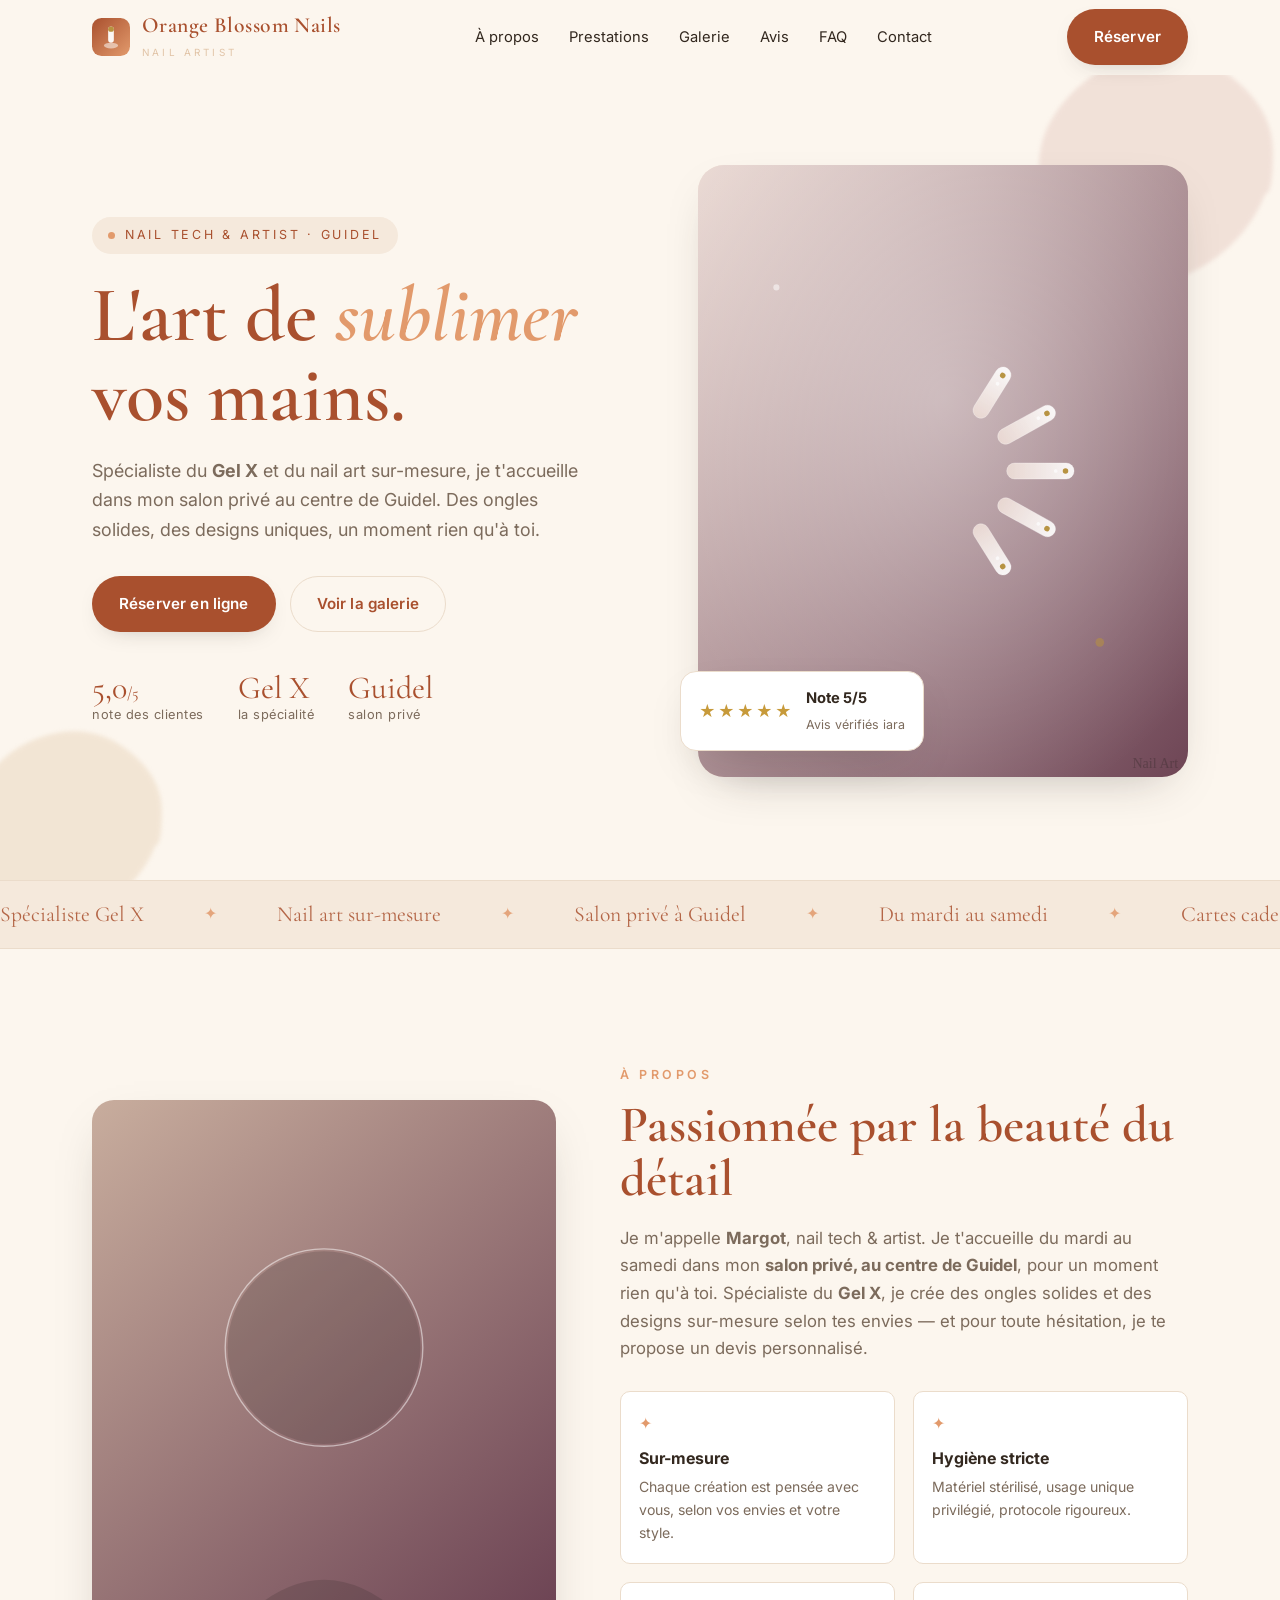
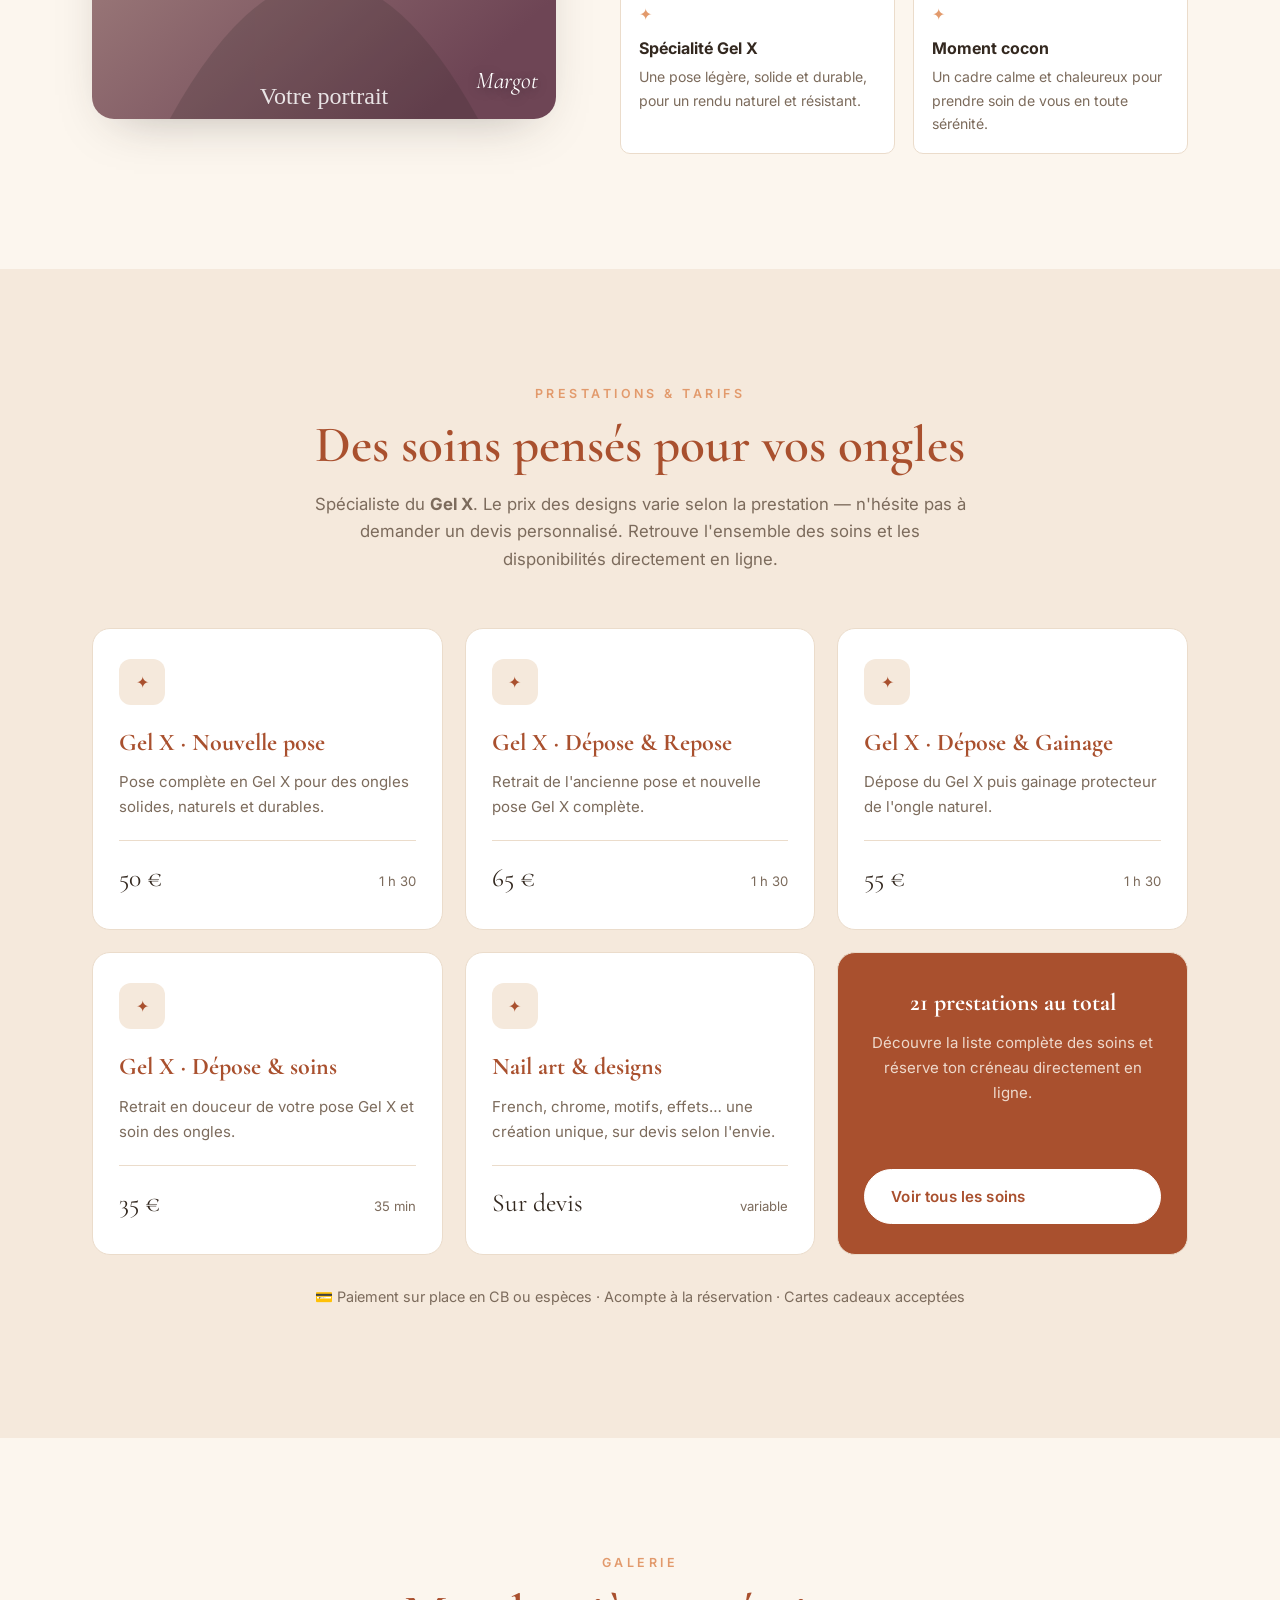
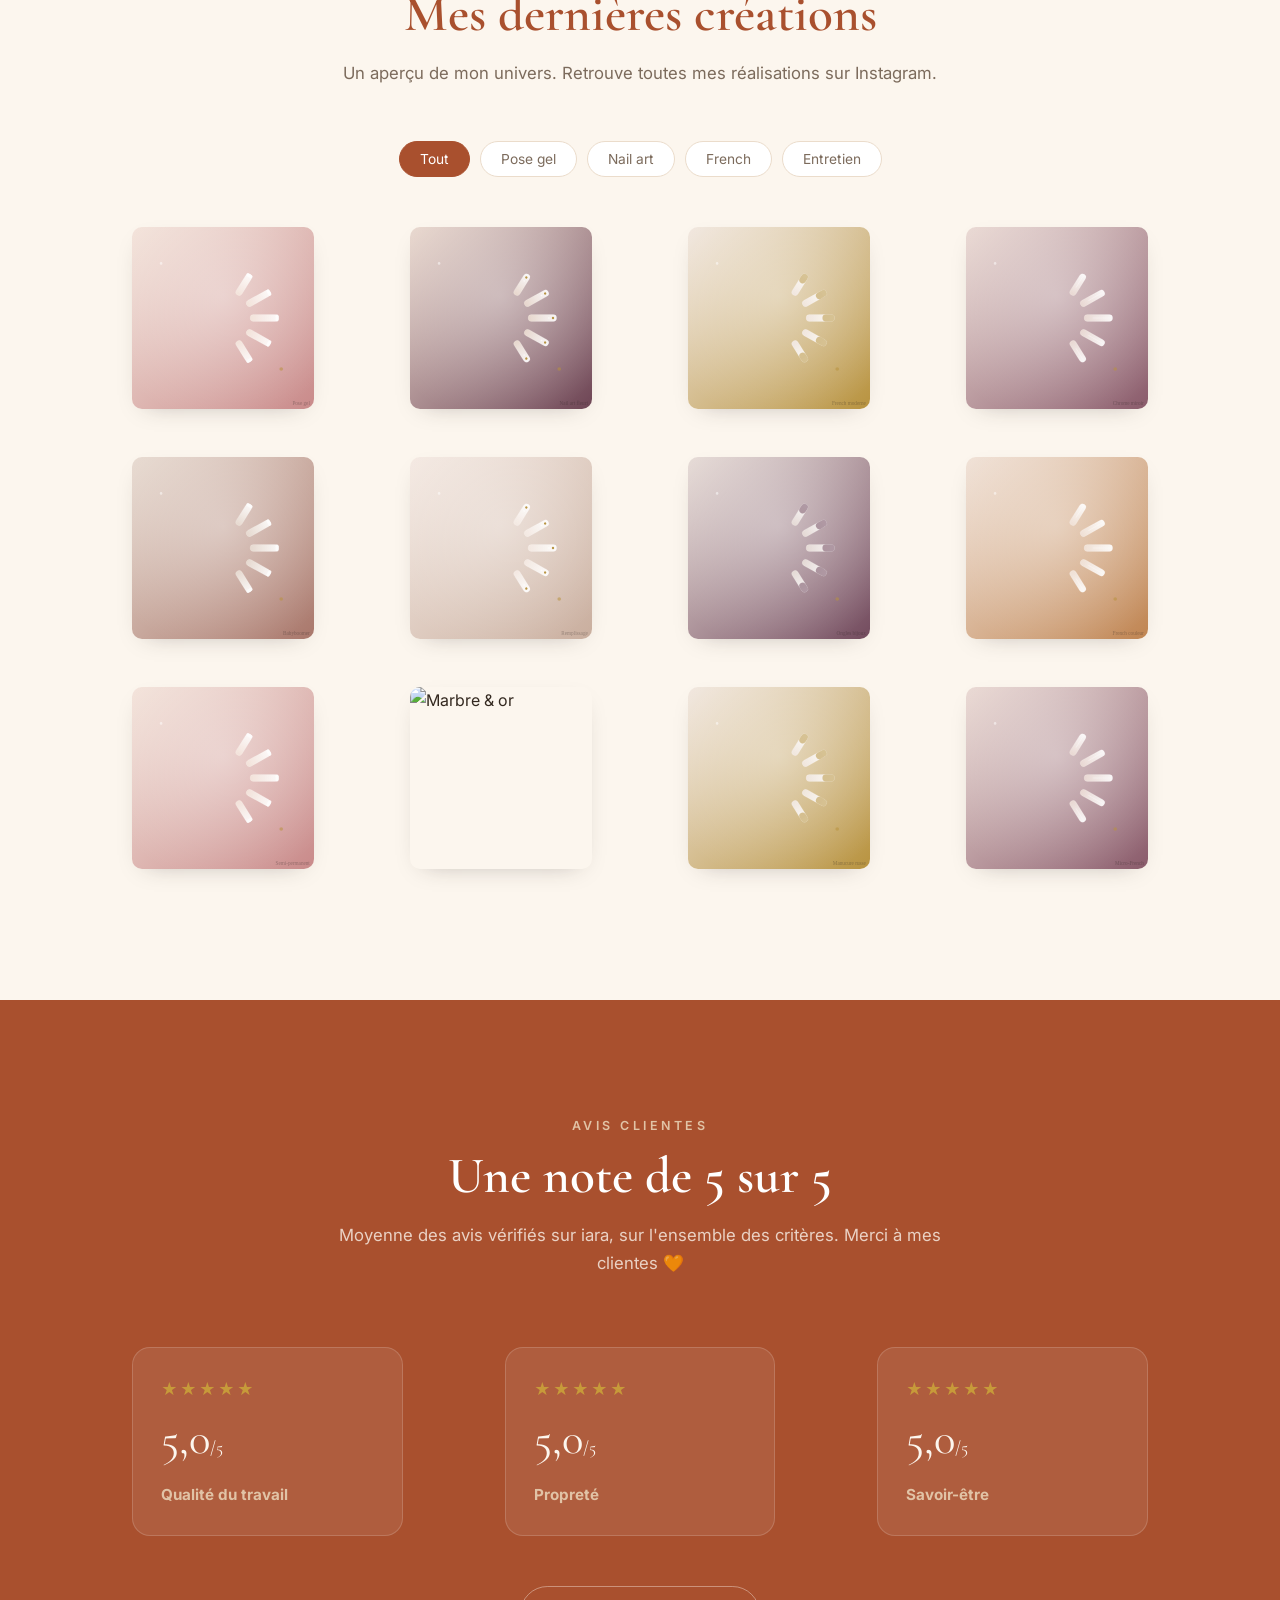
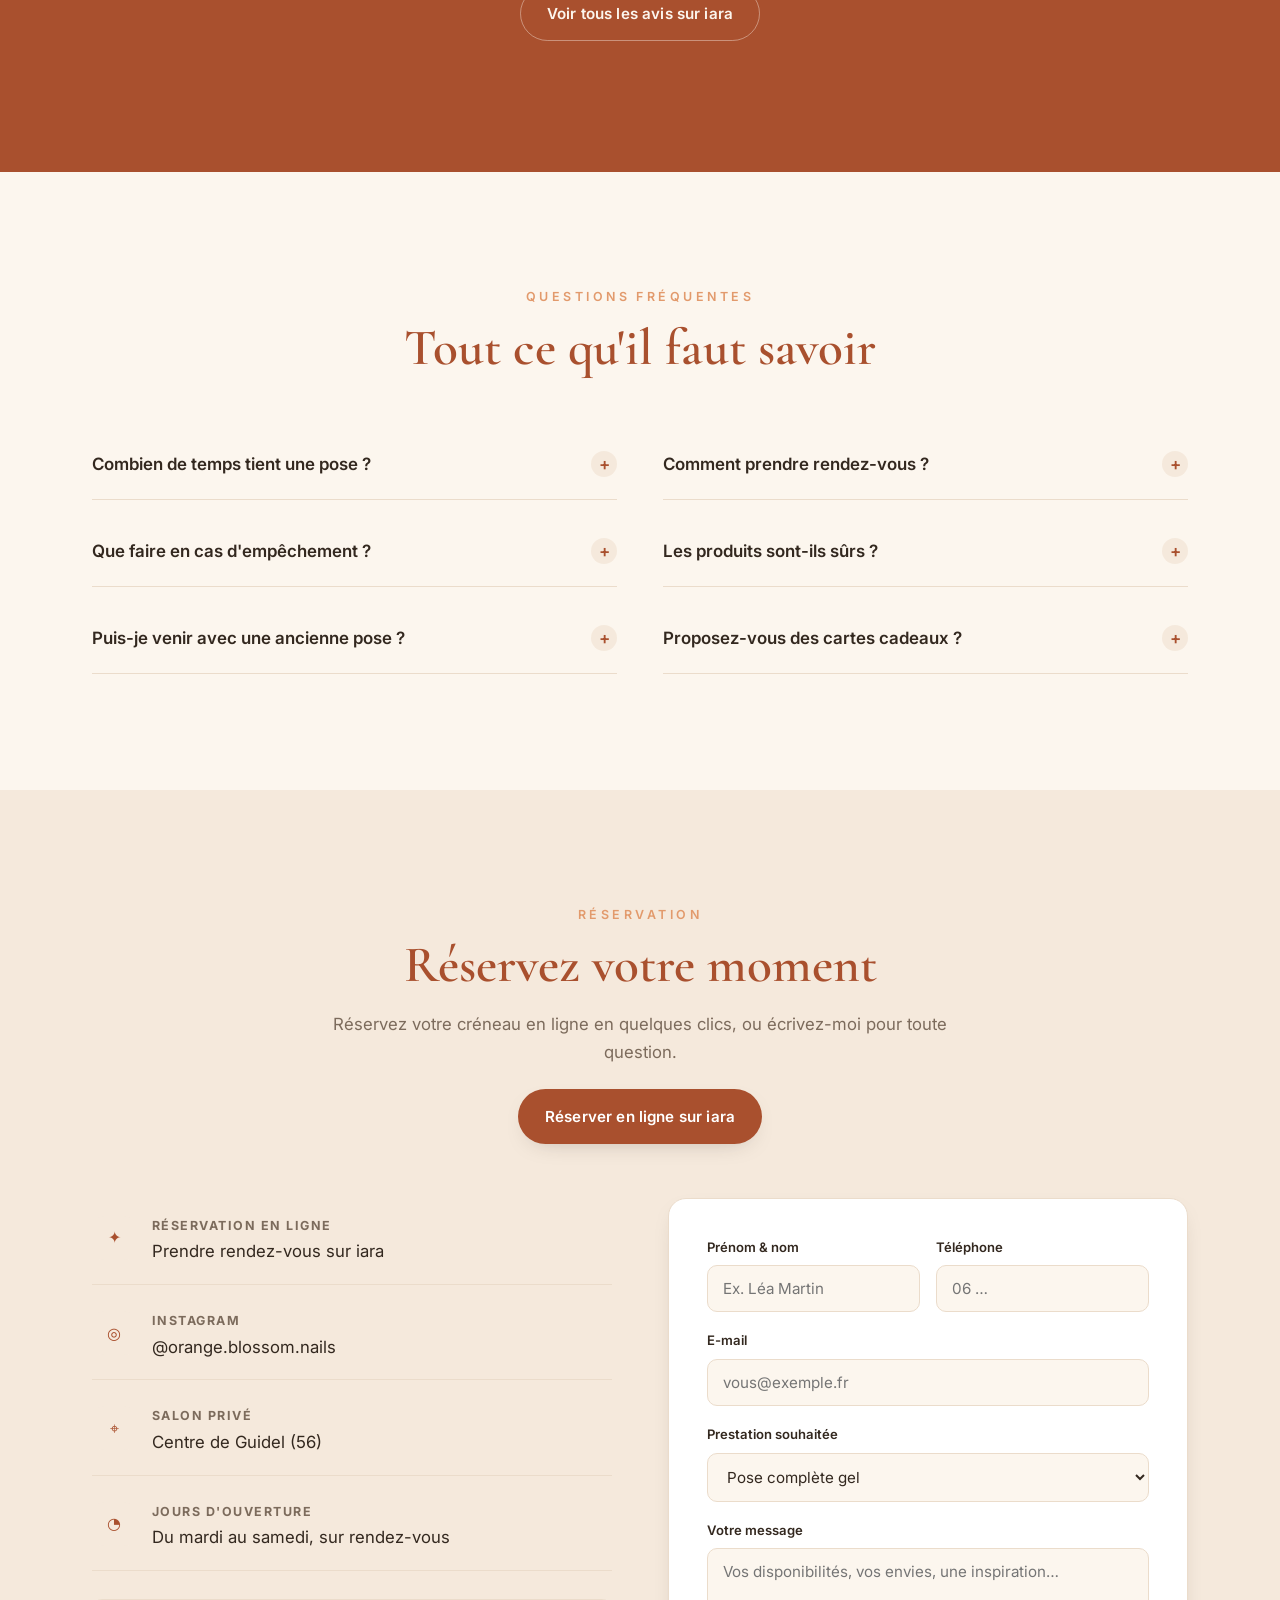
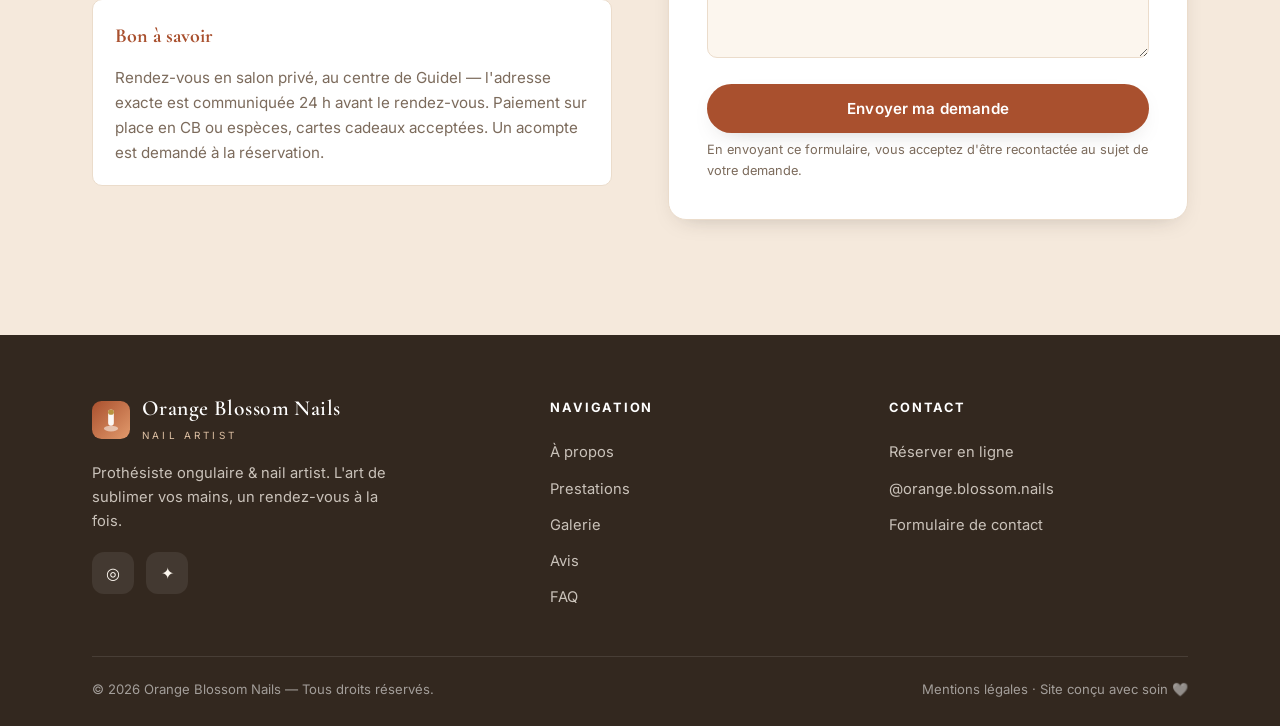
==== commit 4f830d75: "Galerie pilotee par donnees + panneau d admin (Pages CMS) - content/gallery.json : photos gerees com" ====
--- a/index.html
+++ b/index.html
@@ -243,7 +243,7 @@
         <div class="section-head center reveal">
           <p class="eyebrow">Galerie</p>
           <h2 class="section-title">Mes dernières créations</h2>
-          <p class="section-lead center">Un aperçu de mon univers. Retrouvez toutes mes réalisations sur Instagram.</p>
+          <p class="section-lead center">Un aperçu de mon univers. Retrouve toutes mes réalisations sur Instagram.</p>
         </div>
 
         <!-- Filtres (le JS gère l'affichage) -->
@@ -255,21 +255,8 @@
           <button class="filter" data-filter="entretien">Entretien</button>
         </div>
 
-        <!-- 📷 Remplacez chaque image par vos photos. data-cat = catégorie du filtre -->
-        <div class="gallery reveal" id="gallery">
-          <figure class="gallery-item" data-cat="gel"><img src="assets/images/galerie-01.svg" alt="Pose gel" loading="lazy" /><figcaption class="cap"><span class="tag">Pose gel</span>Pose gel nude</figcaption></figure>
-          <figure class="gallery-item" data-cat="nailart"><img src="assets/images/galerie-02.svg" alt="Nail art fleuri" loading="lazy" /><figcaption class="cap"><span class="tag">Nail art</span>Motif fleuri</figcaption></figure>
-          <figure class="gallery-item" data-cat="french"><img src="assets/images/galerie-03.svg" alt="French moderne" loading="lazy" /><figcaption class="cap"><span class="tag">French</span>French moderne</figcaption></figure>
-          <figure class="gallery-item" data-cat="nailart"><img src="assets/images/galerie-04.svg" alt="Chrome miroir" loading="lazy" /><figcaption class="cap"><span class="tag">Nail art</span>Chrome miroir</figcaption></figure>
-          <figure class="gallery-item" data-cat="gel"><img src="assets/images/galerie-05.svg" alt="Babyboomer" loading="lazy" /><figcaption class="cap"><span class="tag">Pose gel</span>Babyboomer</figcaption></figure>
-          <figure class="gallery-item" data-cat="entretien"><img src="assets/images/galerie-06.svg" alt="Remplissage" loading="lazy" /><figcaption class="cap"><span class="tag">Entretien</span>Remplissage soigné</figcaption></figure>
-          <figure class="gallery-item" data-cat="nailart"><img src="assets/images/galerie-07.svg" alt="Ongles bijoux" loading="lazy" /><figcaption class="cap"><span class="tag">Nail art</span>Ongles bijoux</figcaption></figure>
-          <figure class="gallery-item" data-cat="french"><img src="assets/images/galerie-08.svg" alt="French couleur" loading="lazy" /><figcaption class="cap"><span class="tag">French</span>French couleur</figcaption></figure>
-          <figure class="gallery-item" data-cat="gel"><img src="assets/images/galerie-09.svg" alt="Semi-permanent" loading="lazy" /><figcaption class="cap"><span class="tag">Pose gel</span>Semi-permanent</figcaption></figure>
-          <figure class="gallery-item" data-cat="nailart"><img src="assets/images/galerie-10.svg" alt="Marbre et or" loading="lazy" /><figcaption class="cap"><span class="tag">Nail art</span>Marbre &amp; or</figcaption></figure>
-          <figure class="gallery-item" data-cat="entretien"><img src="assets/images/galerie-11.svg" alt="Manucure russe" loading="lazy" /><figcaption class="cap"><span class="tag">Entretien</span>Manucure russe</figcaption></figure>
-          <figure class="gallery-item" data-cat="french"><img src="assets/images/galerie-12.svg" alt="Micro-French" loading="lazy" /><figcaption class="cap"><span class="tag">French</span>Micro-French</figcaption></figure>
-        </div>
+        <!-- 📷 Les photos sont gérées dans content/gallery.json (ou via le panneau d'admin). -->
+        <div class="gallery reveal" id="gallery"></div>
       </div>
     </section>
 
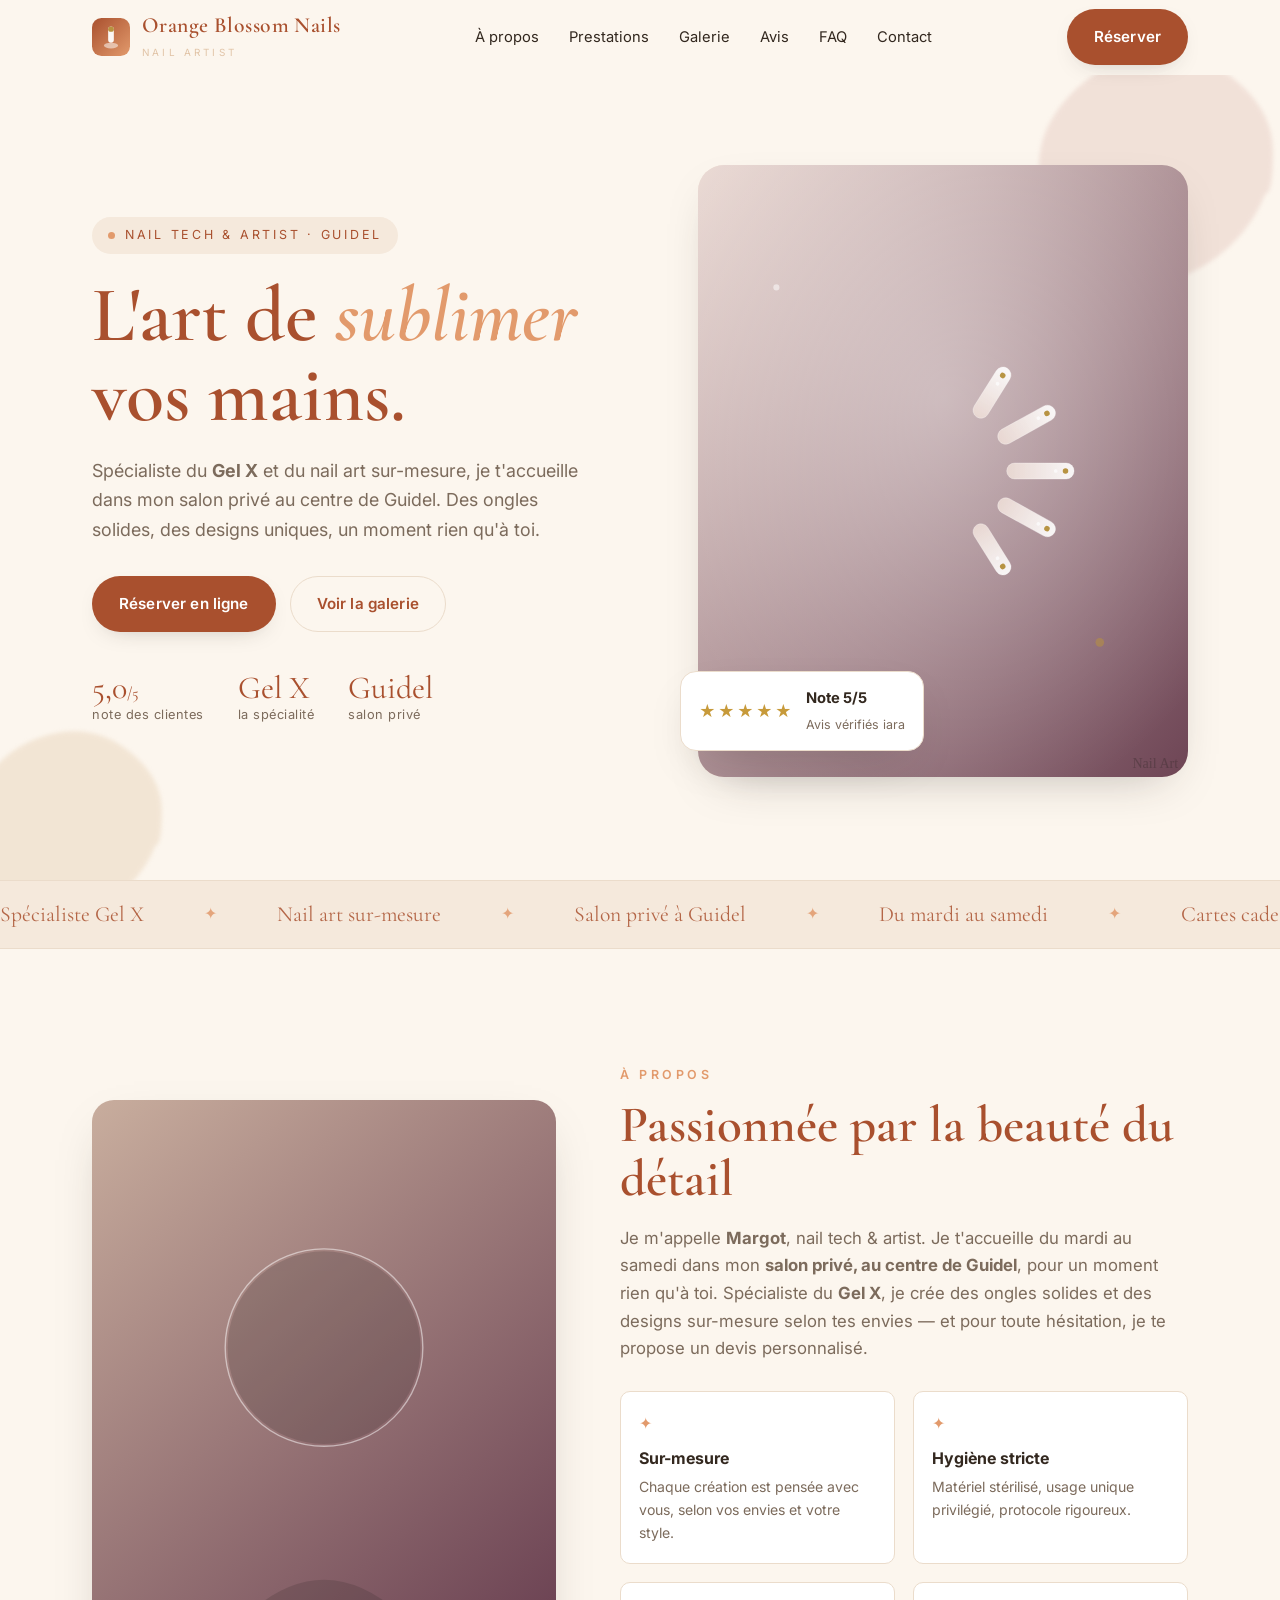
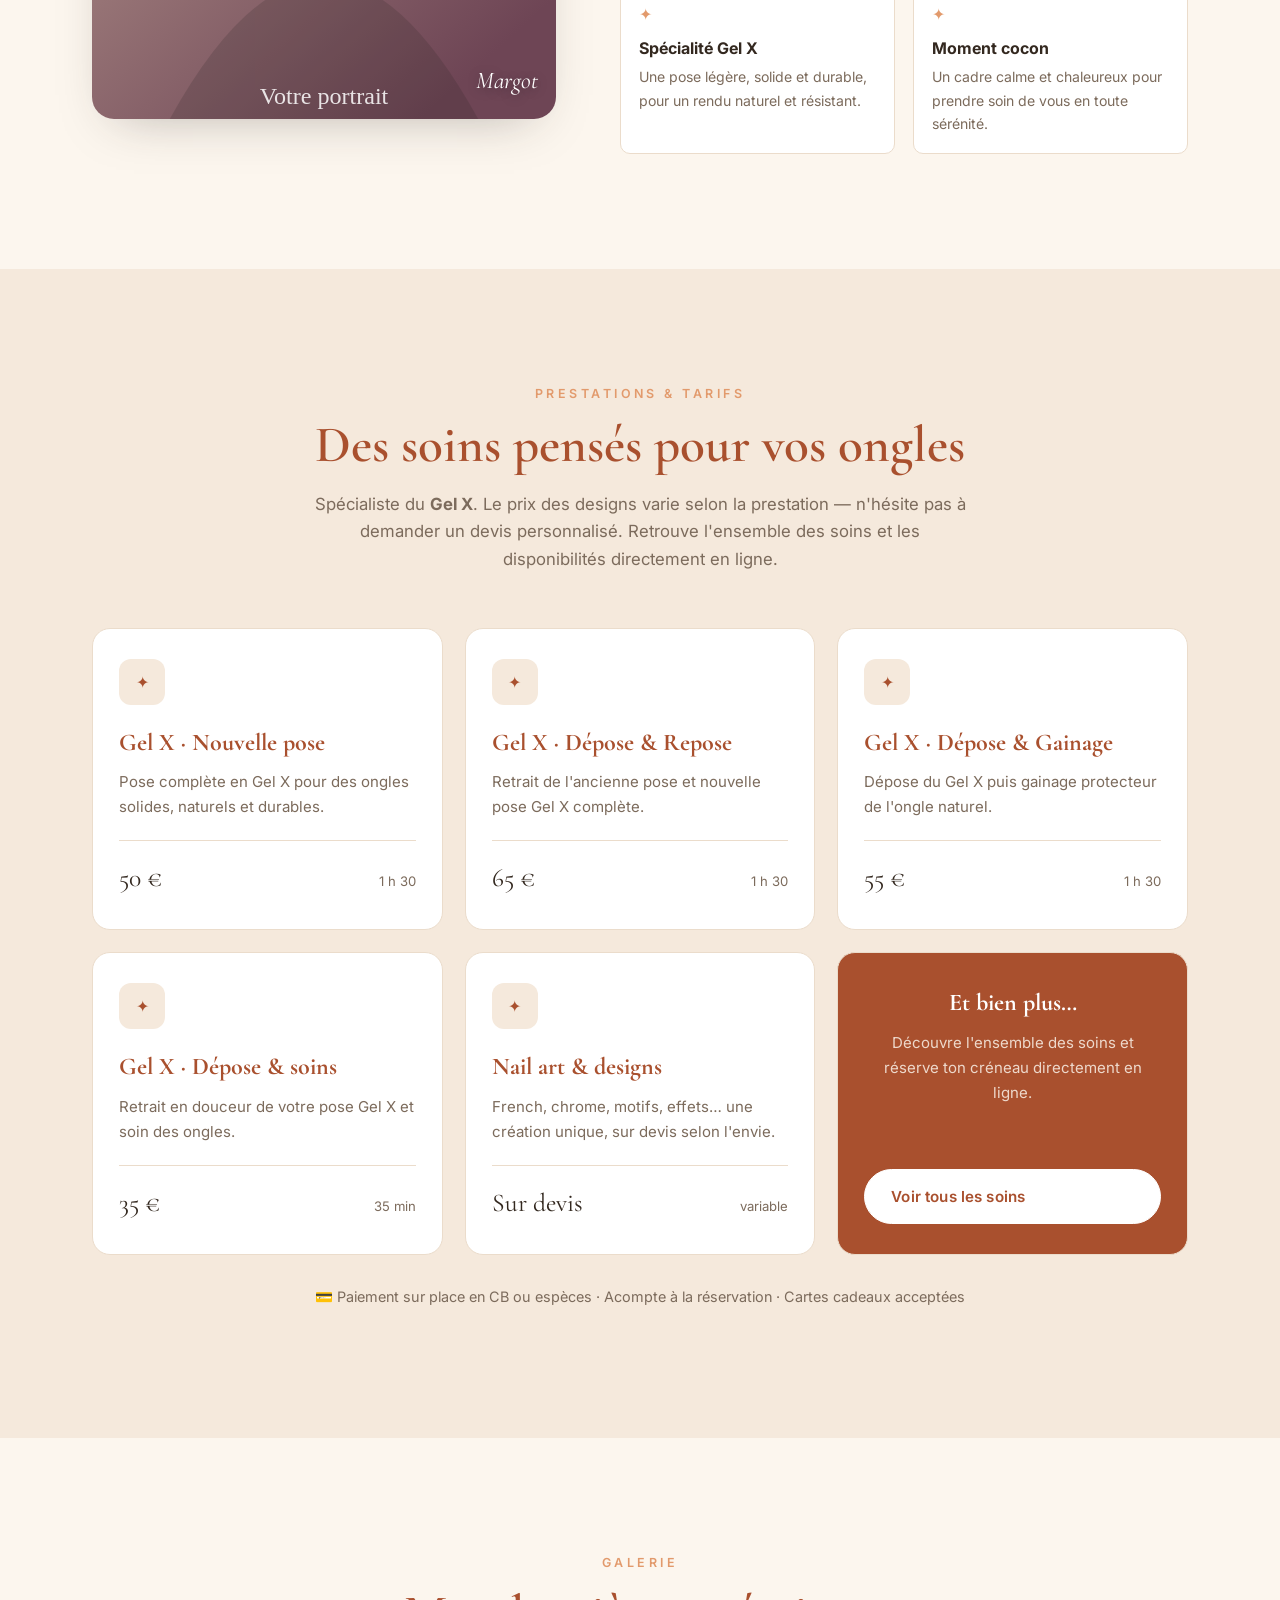
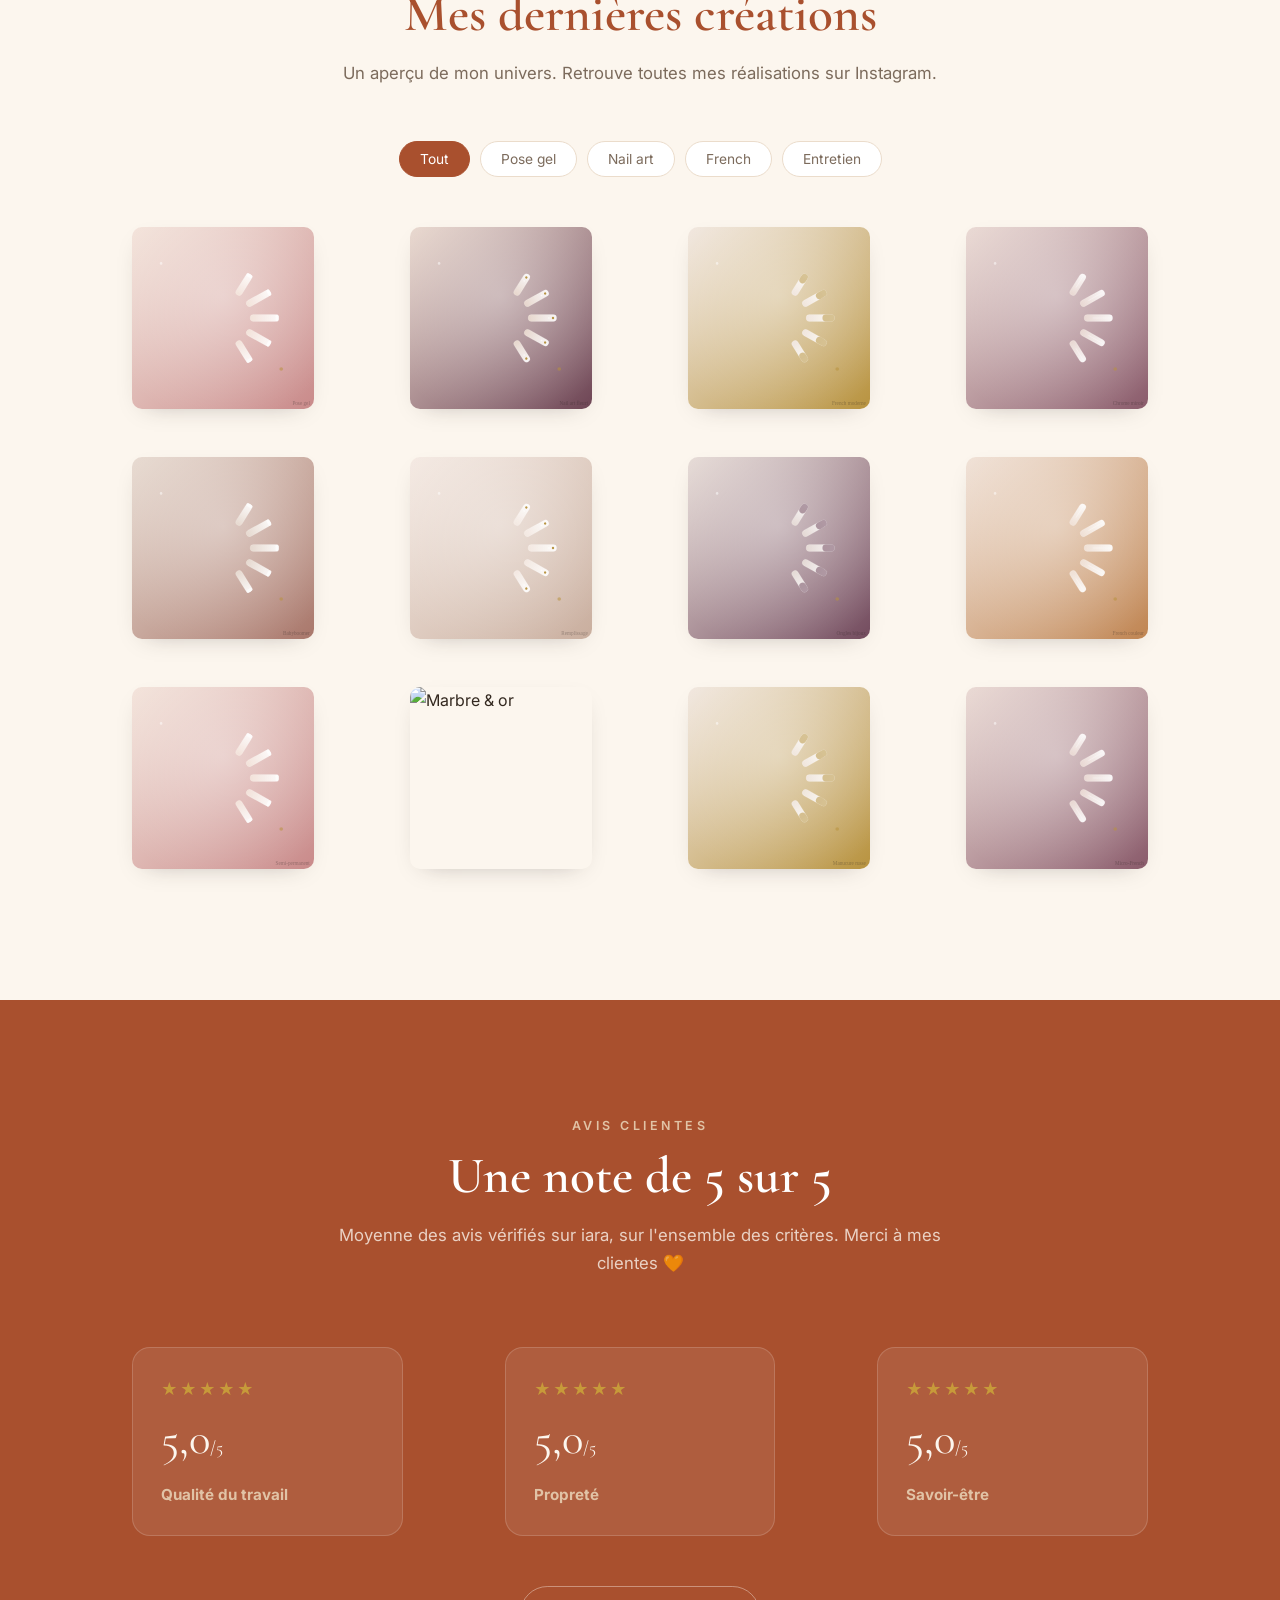
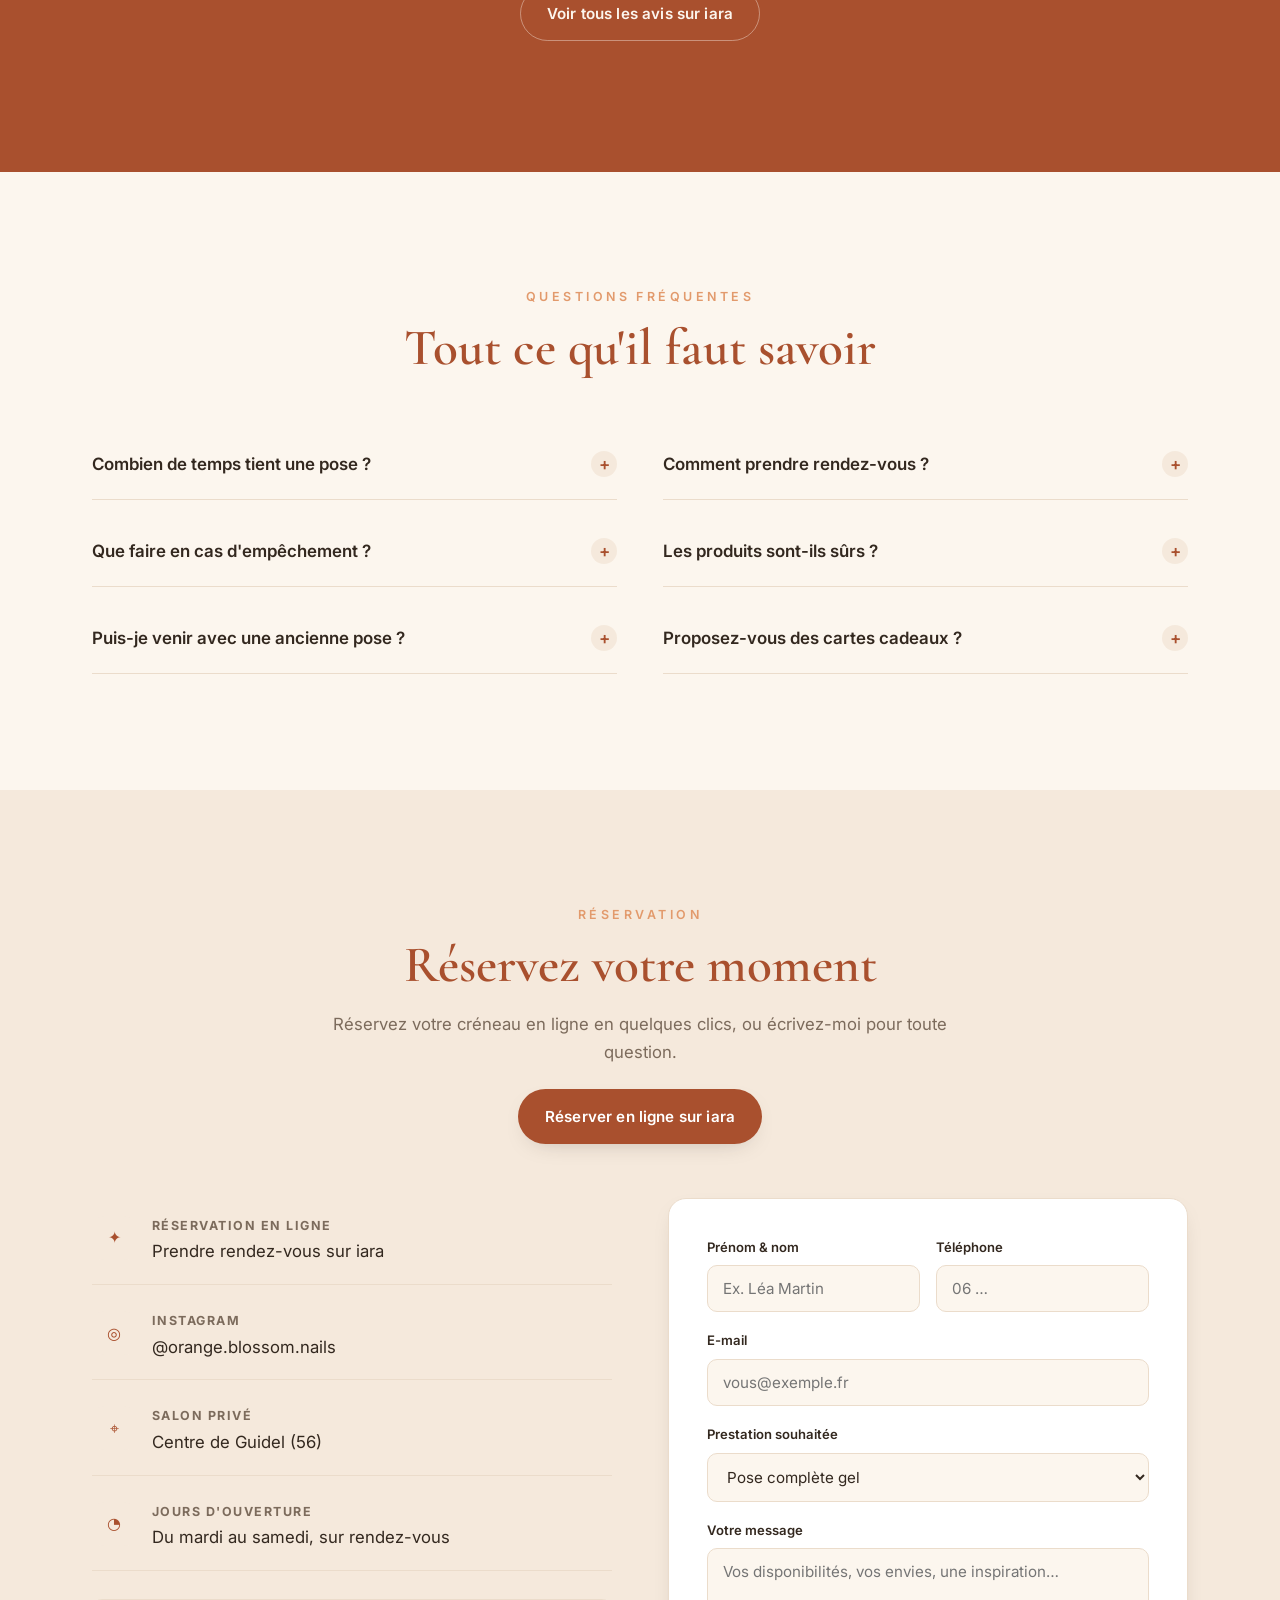
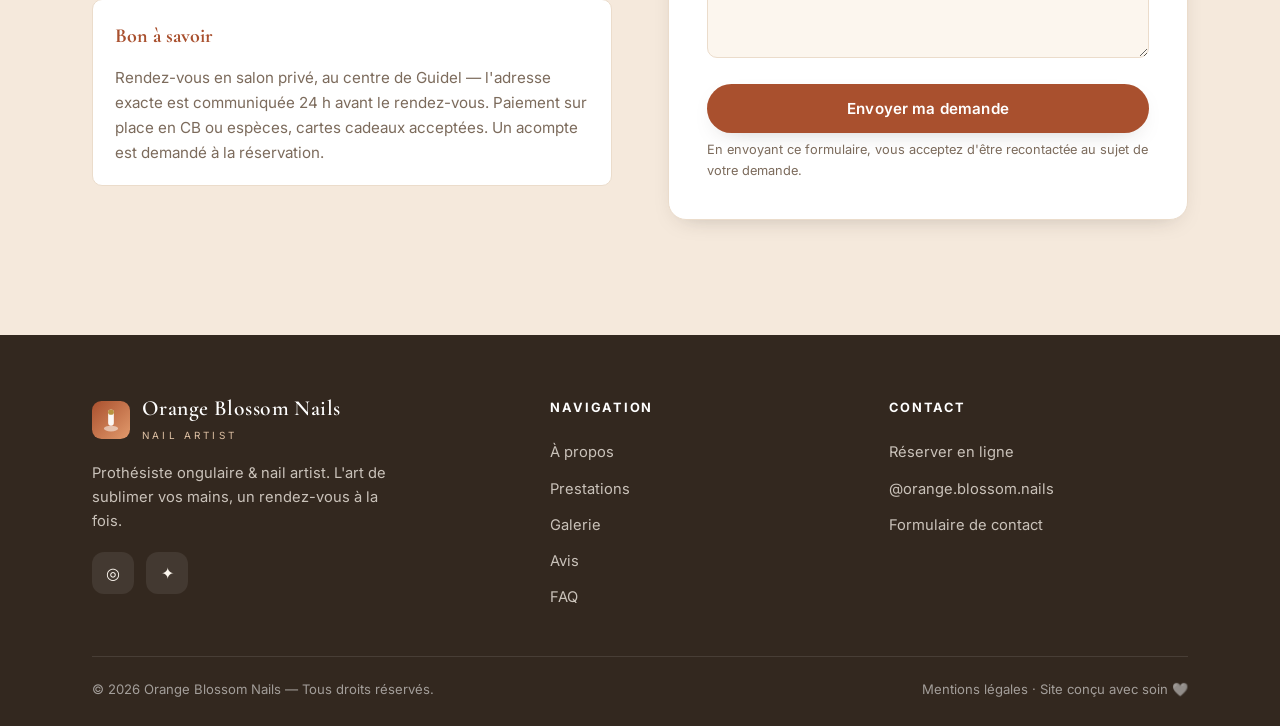
==== commit 21b85f3c: "Prestations pilotees par donnees + plan de remise en main - content/services.json : tarifs geres com" ====
--- a/index.html
+++ b/index.html
@@ -196,43 +196,8 @@
           </p>
         </div>
 
-        <div class="services-grid">
-          <article class="service reveal">
-            <div class="s-ic" aria-hidden="true">✦</div>
-            <h3>Gel X · Nouvelle pose</h3>
-            <p>Pose complète en Gel X pour des ongles solides, naturels et durables.</p>
-            <div class="s-meta"><span class="price">50 €</span><span class="dur">1 h 30</span></div>
-          </article>
-          <article class="service reveal">
-            <div class="s-ic" aria-hidden="true">✦</div>
-            <h3>Gel X · Dépose &amp; Repose</h3>
-            <p>Retrait de l'ancienne pose et nouvelle pose Gel X complète.</p>
-            <div class="s-meta"><span class="price">65 €</span><span class="dur">1 h 30</span></div>
-          </article>
-          <article class="service reveal">
-            <div class="s-ic" aria-hidden="true">✦</div>
-            <h3>Gel X · Dépose &amp; Gainage</h3>
-            <p>Dépose du Gel X puis gainage protecteur de l'ongle naturel.</p>
-            <div class="s-meta"><span class="price">55 €</span><span class="dur">1 h 30</span></div>
-          </article>
-          <article class="service reveal">
-            <div class="s-ic" aria-hidden="true">✦</div>
-            <h3>Gel X · Dépose &amp; soins</h3>
-            <p>Retrait en douceur de votre pose Gel X et soin des ongles.</p>
-            <div class="s-meta"><span class="price">35 €</span><span class="dur">35 min</span></div>
-          </article>
-          <article class="service reveal">
-            <div class="s-ic" aria-hidden="true">✦</div>
-            <h3>Nail art &amp; designs</h3>
-            <p>French, chrome, motifs, effets… une création unique, sur devis selon l'envie.</p>
-            <div class="s-meta"><span class="price">Sur devis</span><span class="dur">variable</span></div>
-          </article>
-          <article class="service reveal" style="justify-content:center; text-align:center; background:var(--c-plum); color:var(--c-cream);">
-            <h3 style="color:var(--c-white);">21 prestations au total</h3>
-            <p style="color:color-mix(in srgb, var(--c-cream) 82%, transparent);">Découvre la liste complète des soins et réserve ton créneau directement en ligne.</p>
-            <a class="btn btn-ghost" style="background:var(--c-white); border-color:var(--c-white);" href="https://iarabeauty.com/fr/pro/orangeblossomnails" target="_blank" rel="noopener">Voir tous les soins</a>
-          </article>
-        </div>
+        <!-- 💶 Les prestations sont gérées dans content/services.json (ou via le panneau d'admin). -->
+        <div class="services-grid" id="services"></div>
         <p class="services-note">💳 Paiement sur place en CB ou espèces · Acompte à la réservation · Cartes cadeaux acceptées</p>
       </div>
     </section>
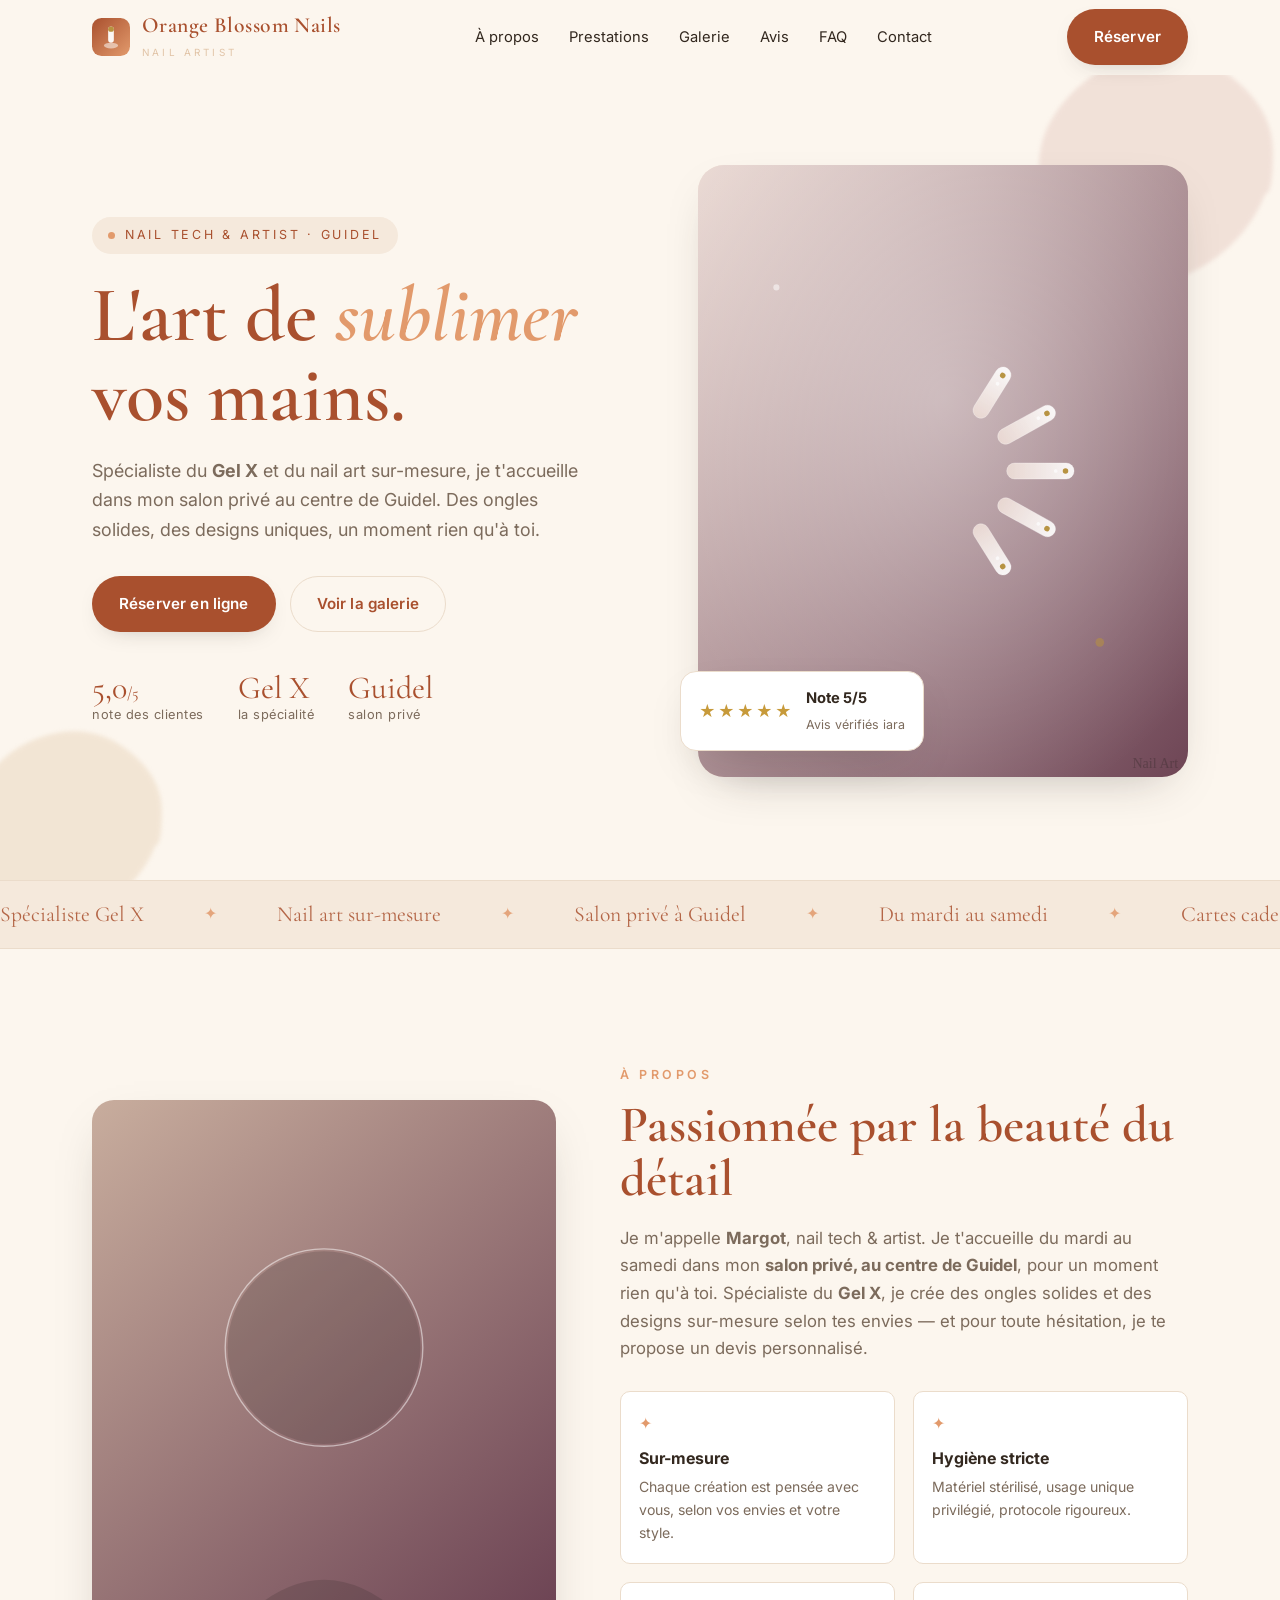
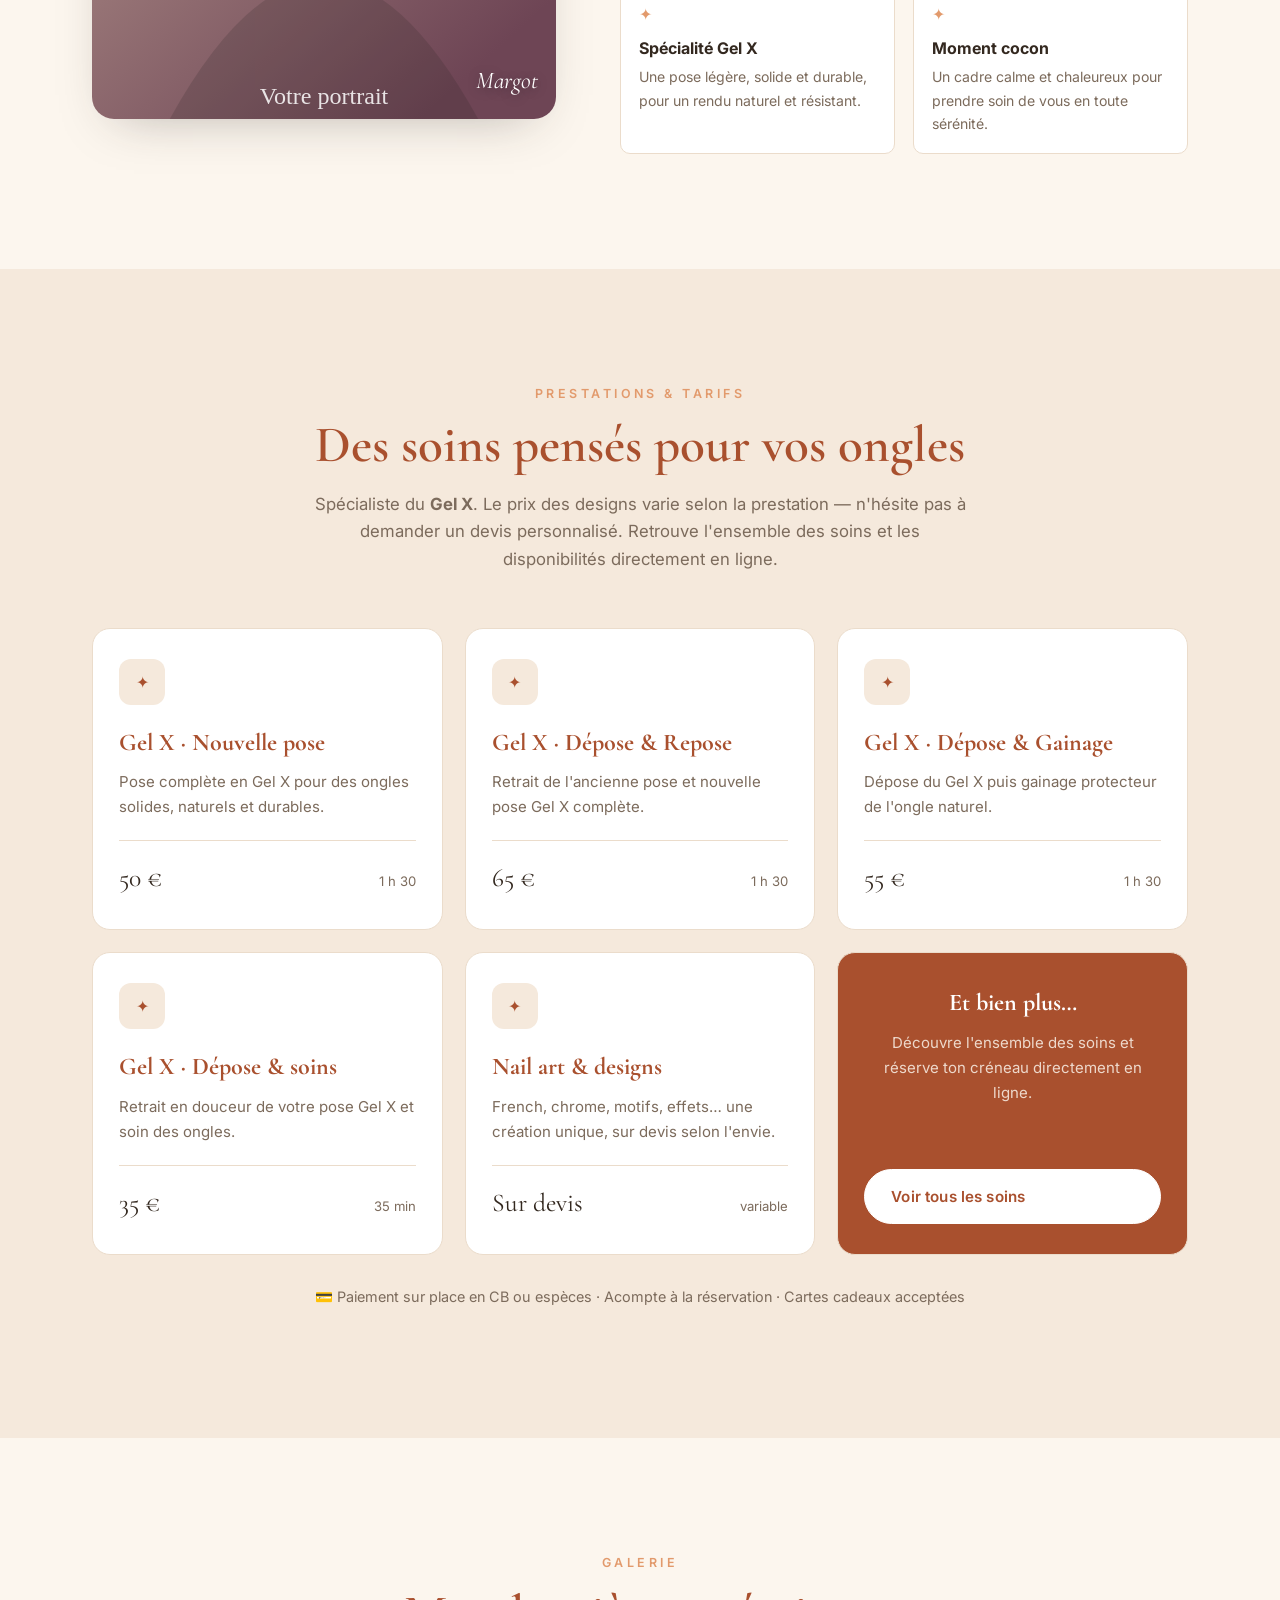
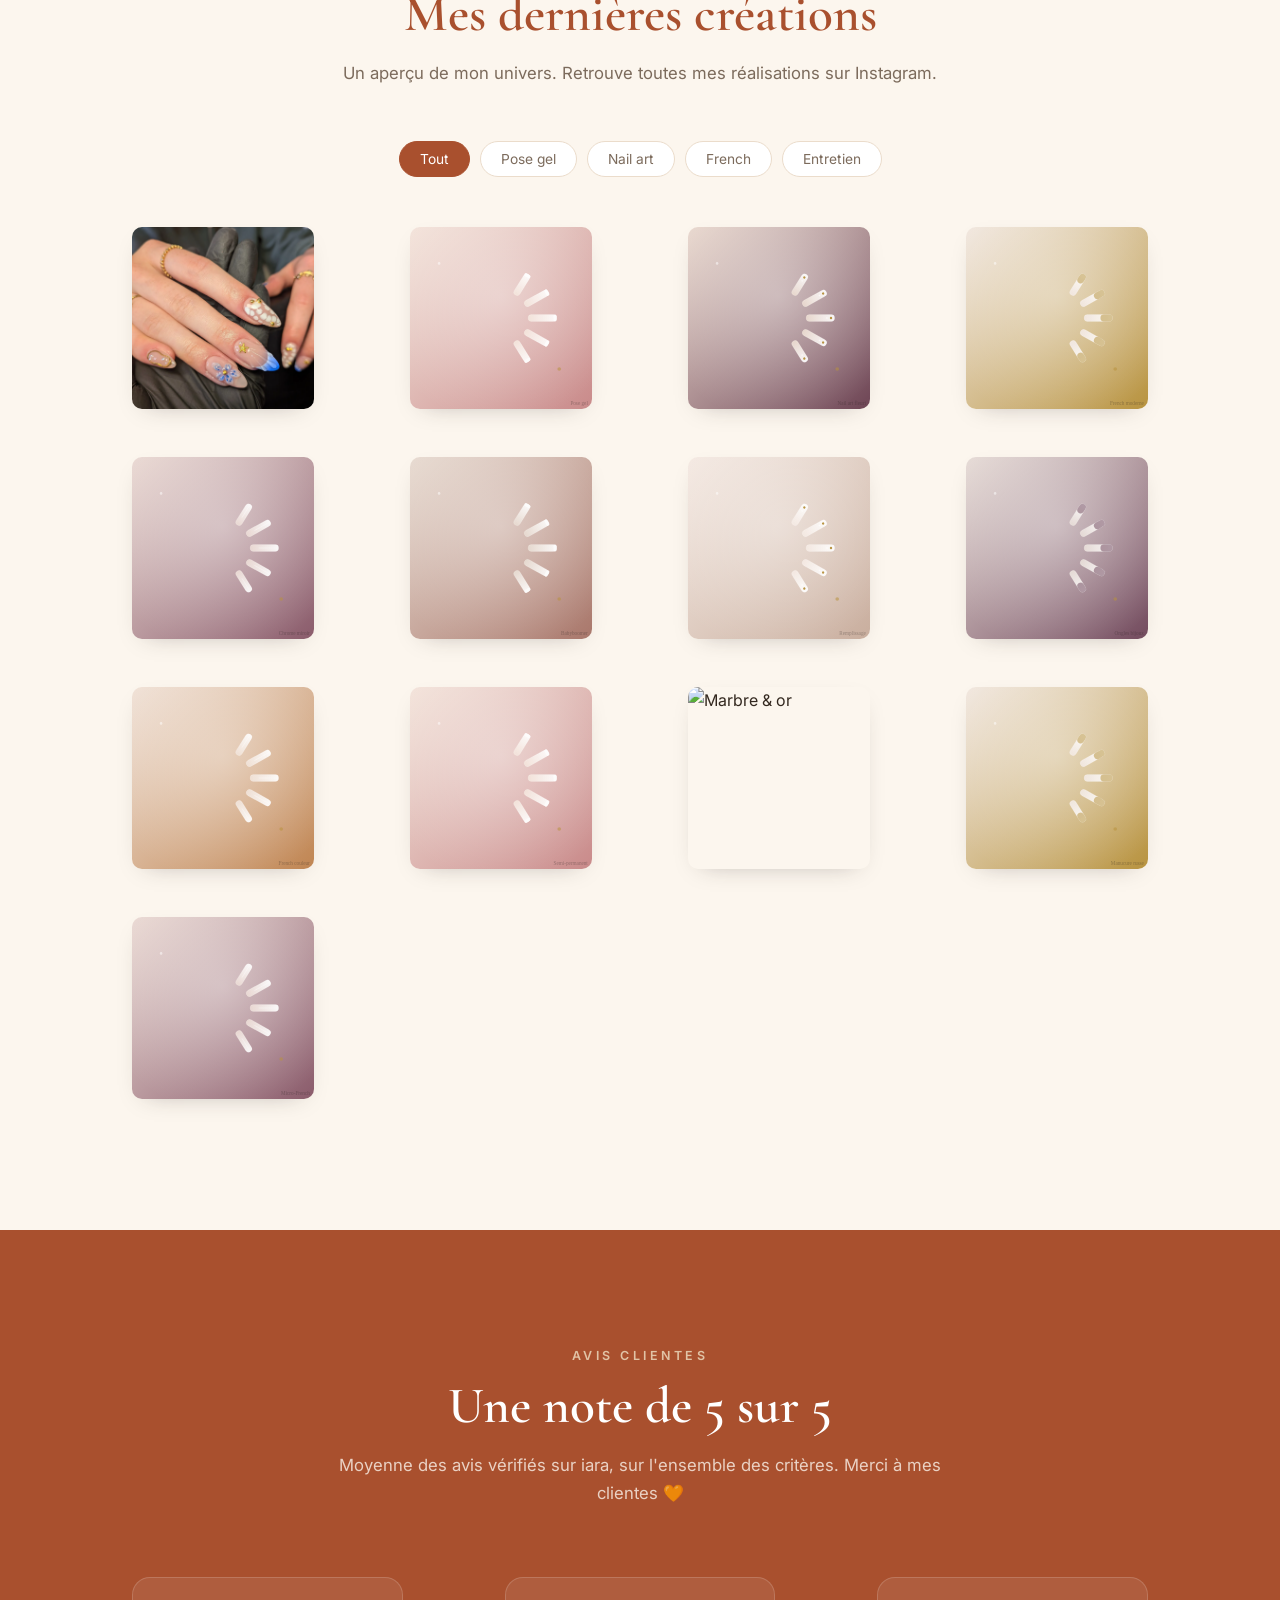
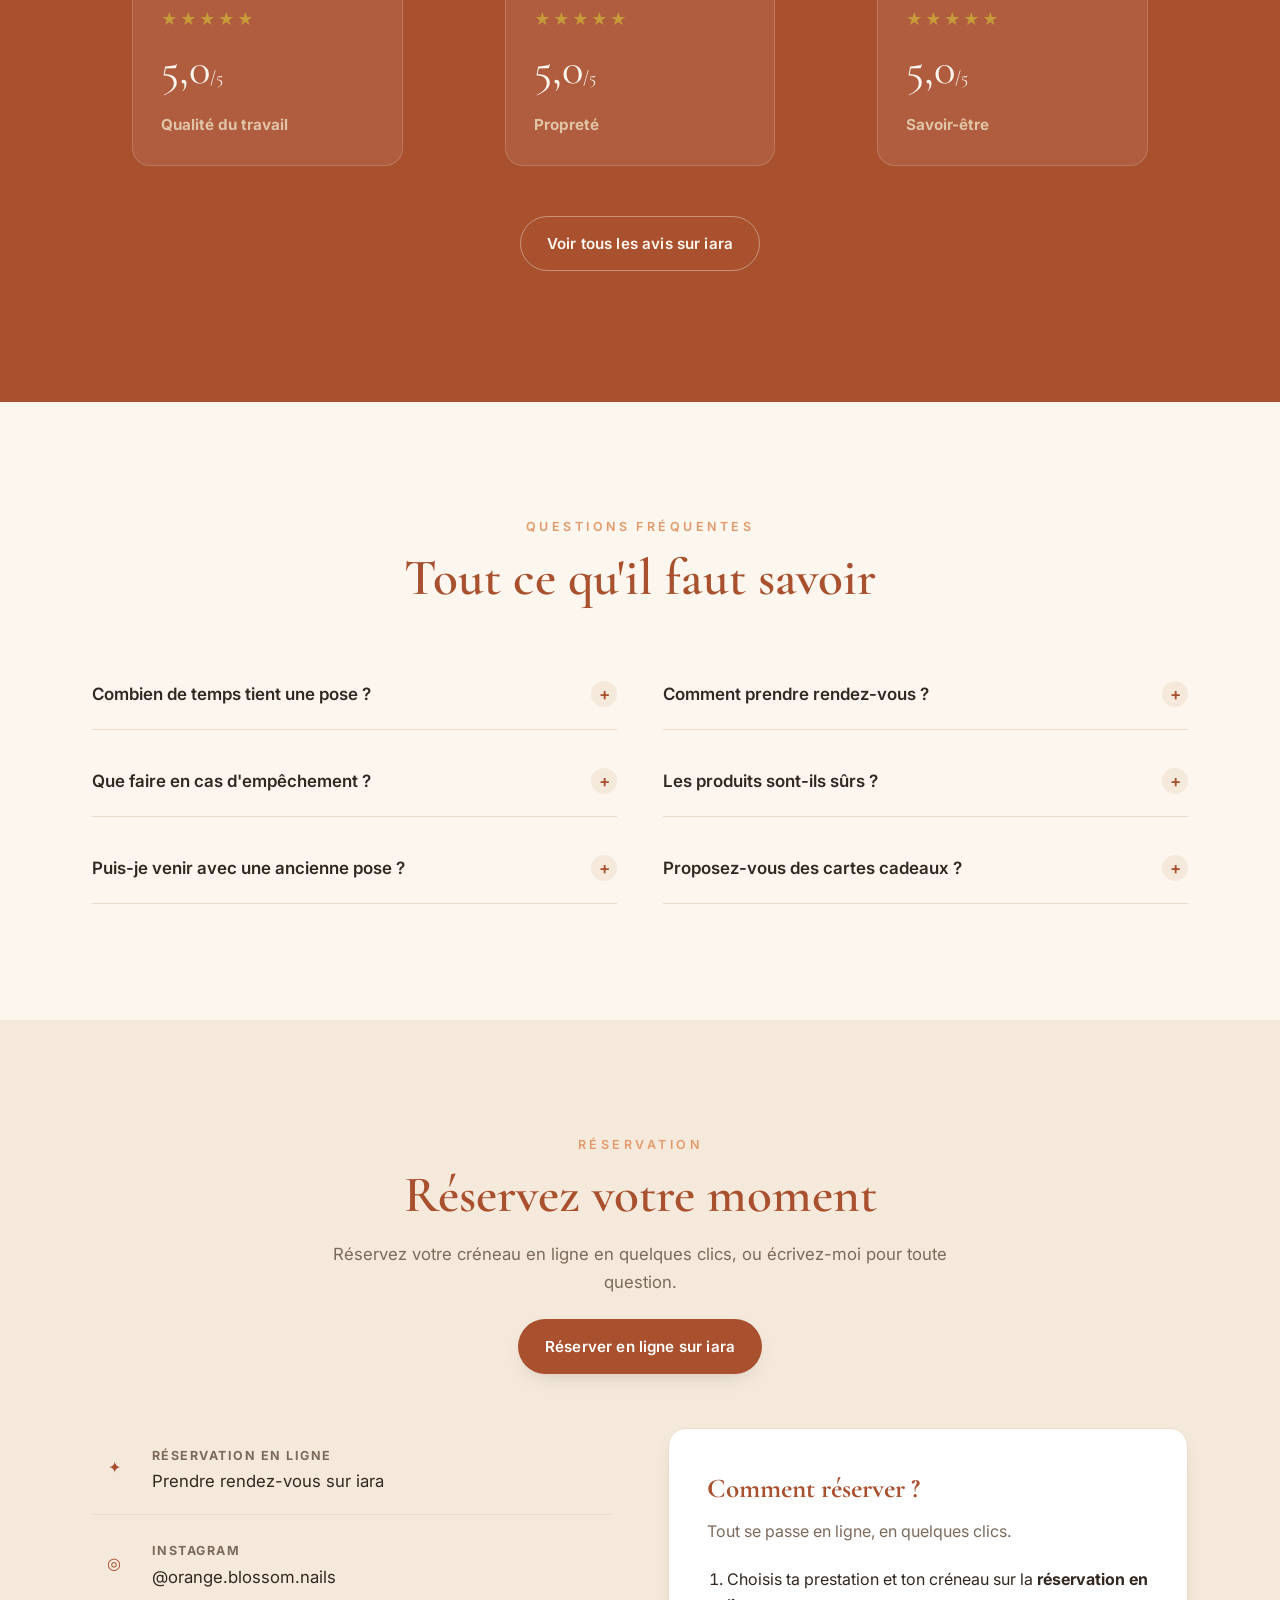
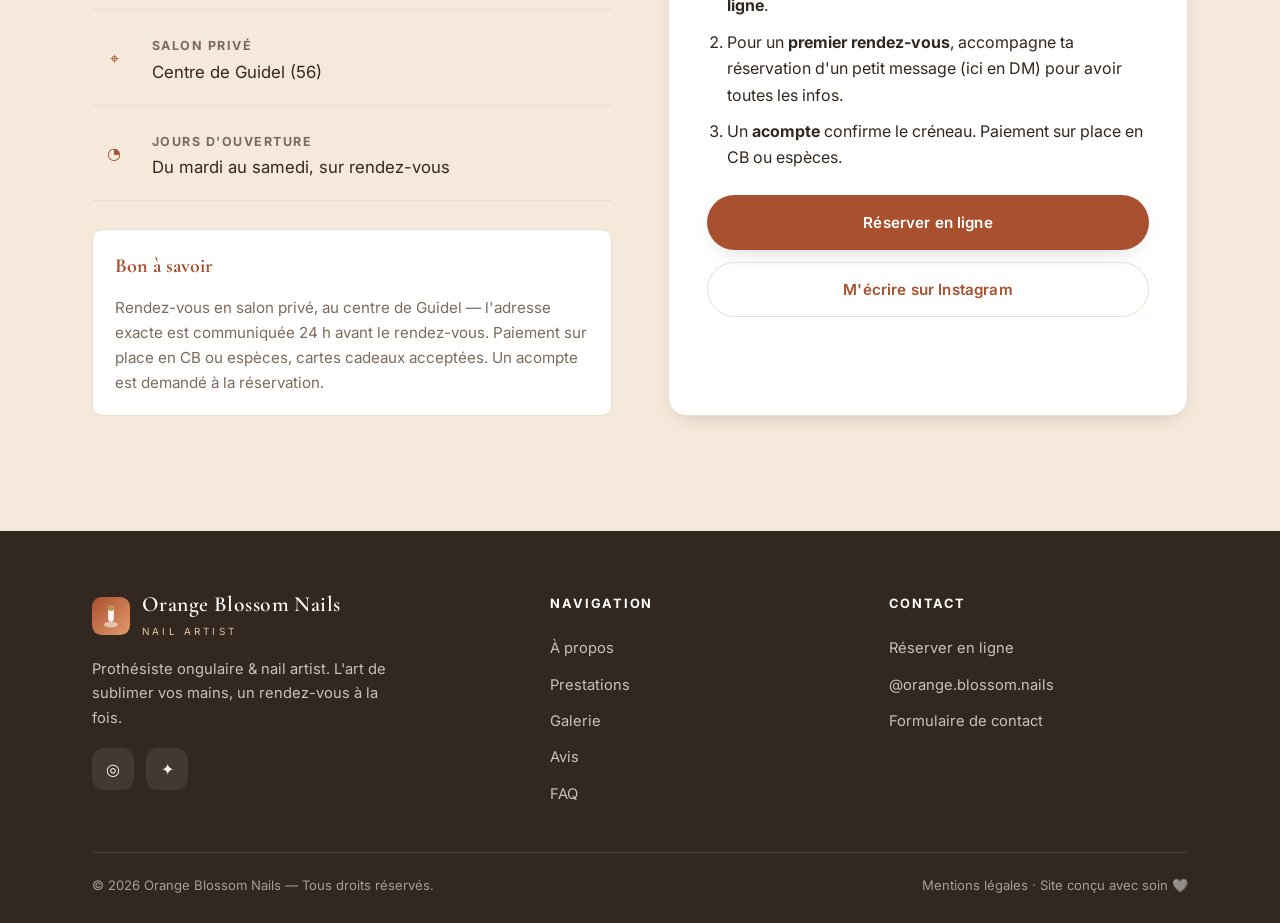
==== commit 27d45c86: "Finitions avant lancement : contact reel, mentions legales, SEO - Remplacement du formulaire (faux e" ====
--- a/index.html
+++ b/index.html
@@ -333,44 +333,18 @@
             </div>
           </div>
 
-          <!-- Formulaire : voir GUIDE-PERSONNALISATION.md (étape 6) pour le rendre fonctionnel -->
-          <form class="form reveal" id="contactForm" novalidate>
-            <div class="form-success" id="formSuccess" role="status">
-              Merci ! Votre demande est prête. Votre logiciel de messagerie va s'ouvrir pour l'envoyer. ✨
-            </div>
-            <div class="field-row">
-              <div class="field">
-                <label for="nom">Prénom &amp; nom</label>
-                <input type="text" id="nom" name="nom" autocomplete="name" required placeholder="Ex. Léa Martin" />
-              </div>
-              <div class="field">
-                <label for="tel">Téléphone</label>
-                <input type="tel" id="tel" name="tel" autocomplete="tel" placeholder="06 …" />
-              </div>
-            </div>
-            <div class="field">
-              <label for="email">E-mail</label>
-              <input type="email" id="email" name="email" autocomplete="email" required placeholder="vous@exemple.fr" />
-            </div>
-            <div class="field">
-              <label for="presta">Prestation souhaitée</label>
-              <select id="presta" name="presta">
-                <option>Pose complète gel</option>
-                <option>Vernis semi-permanent</option>
-                <option>Nail art sur-mesure</option>
-                <option>Remplissage gel</option>
-                <option>Manucure russe</option>
-                <option>Dépose &amp; soin</option>
-                <option>Je ne sais pas encore</option>
-              </select>
-            </div>
-            <div class="field">
-              <label for="message">Votre message</label>
-              <textarea id="message" name="message" placeholder="Vos disponibilités, vos envies, une inspiration…"></textarea>
-            </div>
-            <button type="submit" class="btn btn-primary btn-block">Envoyer ma demande</button>
-            <p class="form-note">En envoyant ce formulaire, vous acceptez d'être recontactée au sujet de votre demande.</p>
-          </form>
+          <!-- Bloc « Comment réserver » (réservation via iara + Instagram) -->
+          <div class="form reveal">
+            <h3 style="font-family:var(--font-title); color:var(--c-plum); font-size:1.7rem; margin:0 0 6px;">Comment réserver ?</h3>
+            <p style="color:var(--c-muted); margin:0 0 22px;">Tout se passe en ligne, en quelques clics.</p>
+            <ol style="margin:0 0 24px; padding-left:20px; color:var(--c-ink);">
+              <li style="margin:10px 0;">Choisis ta prestation et ton créneau sur la <strong>réservation en ligne</strong>.</li>
+              <li style="margin:10px 0;">Pour un <strong>premier rendez-vous</strong>, accompagne ta réservation d'un petit message (ici en DM) pour avoir toutes les infos.</li>
+              <li style="margin:10px 0;">Un <strong>acompte</strong> confirme le créneau. Paiement sur place en CB ou espèces.</li>
+            </ol>
+            <a class="btn btn-primary btn-block" href="https://iarabeauty.com/fr/pro/orangeblossomnails" target="_blank" rel="noopener">Réserver en ligne</a>
+            <a class="btn btn-ghost btn-block" style="margin-top:12px;" href="https://instagram.com/orange.blossom.nails" target="_blank" rel="noopener">M'écrire sur Instagram</a>
+          </div>
         </div>
       </div>
     </section>
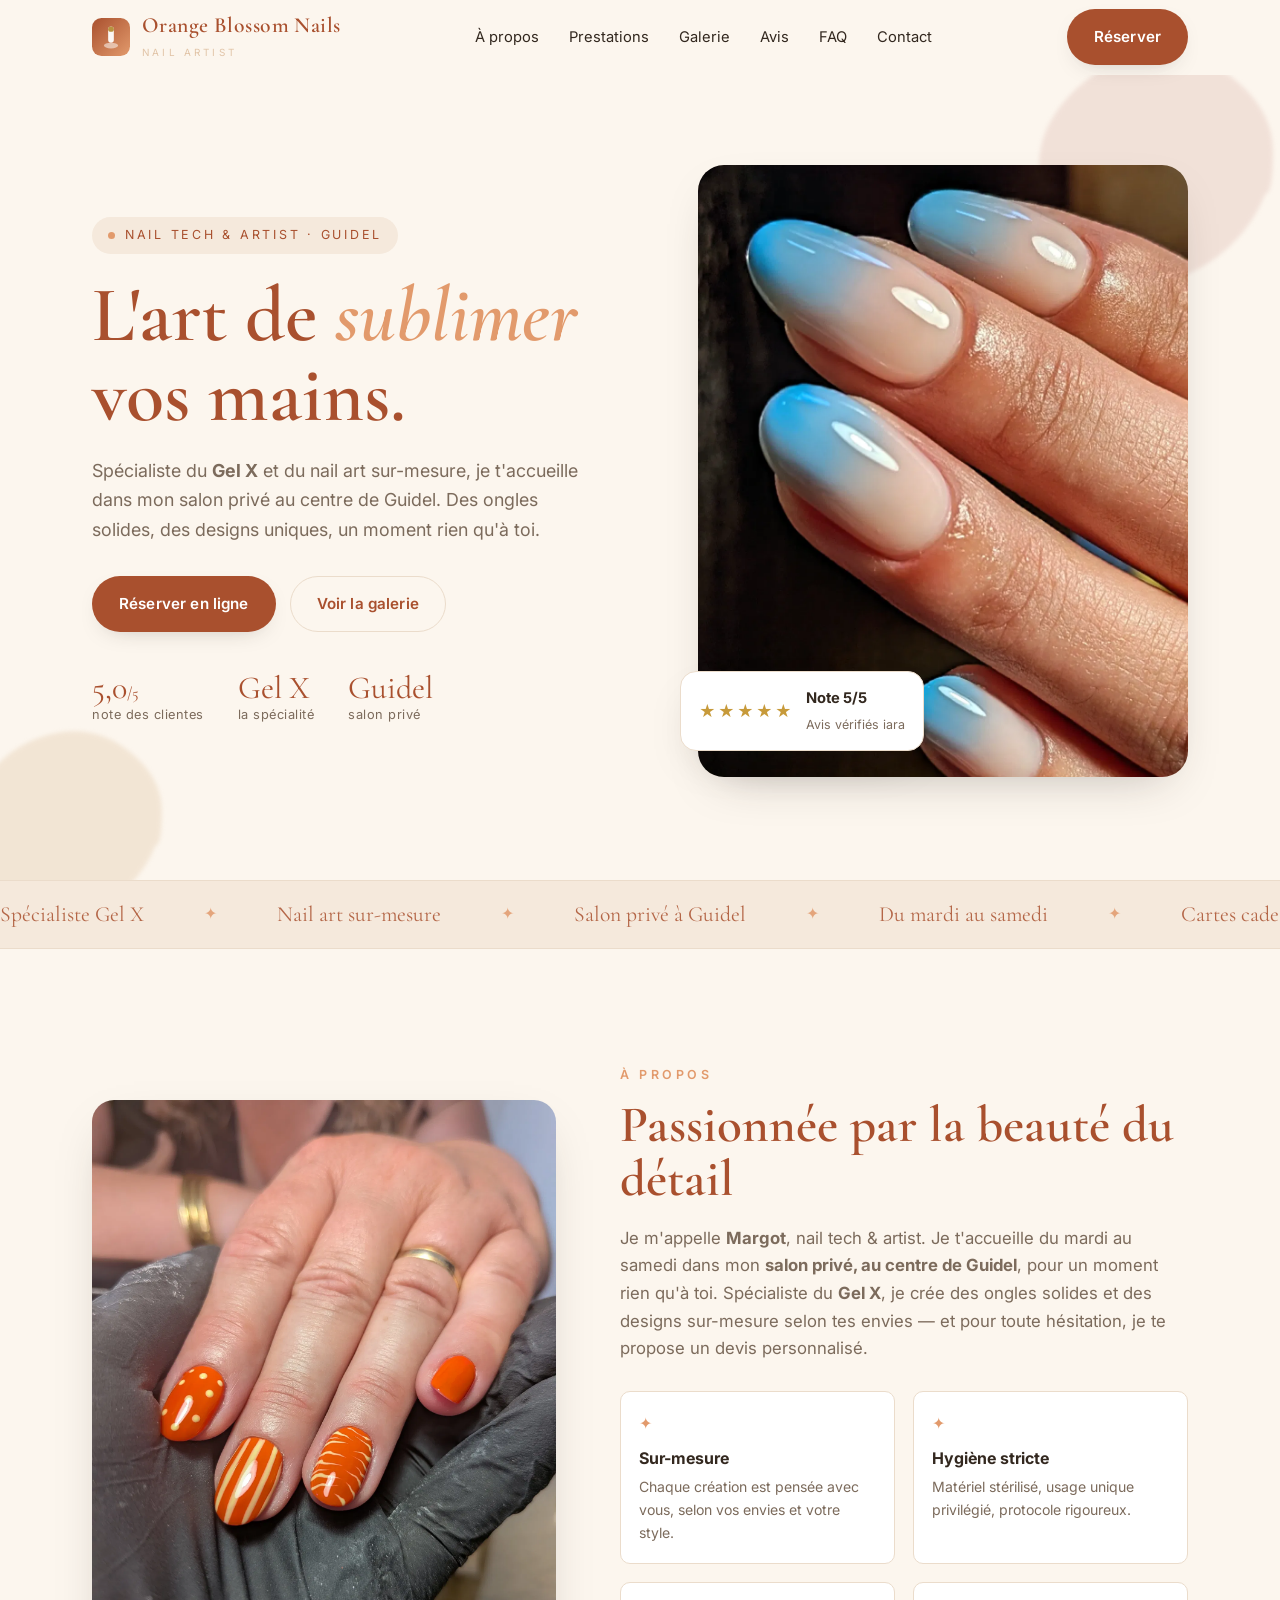
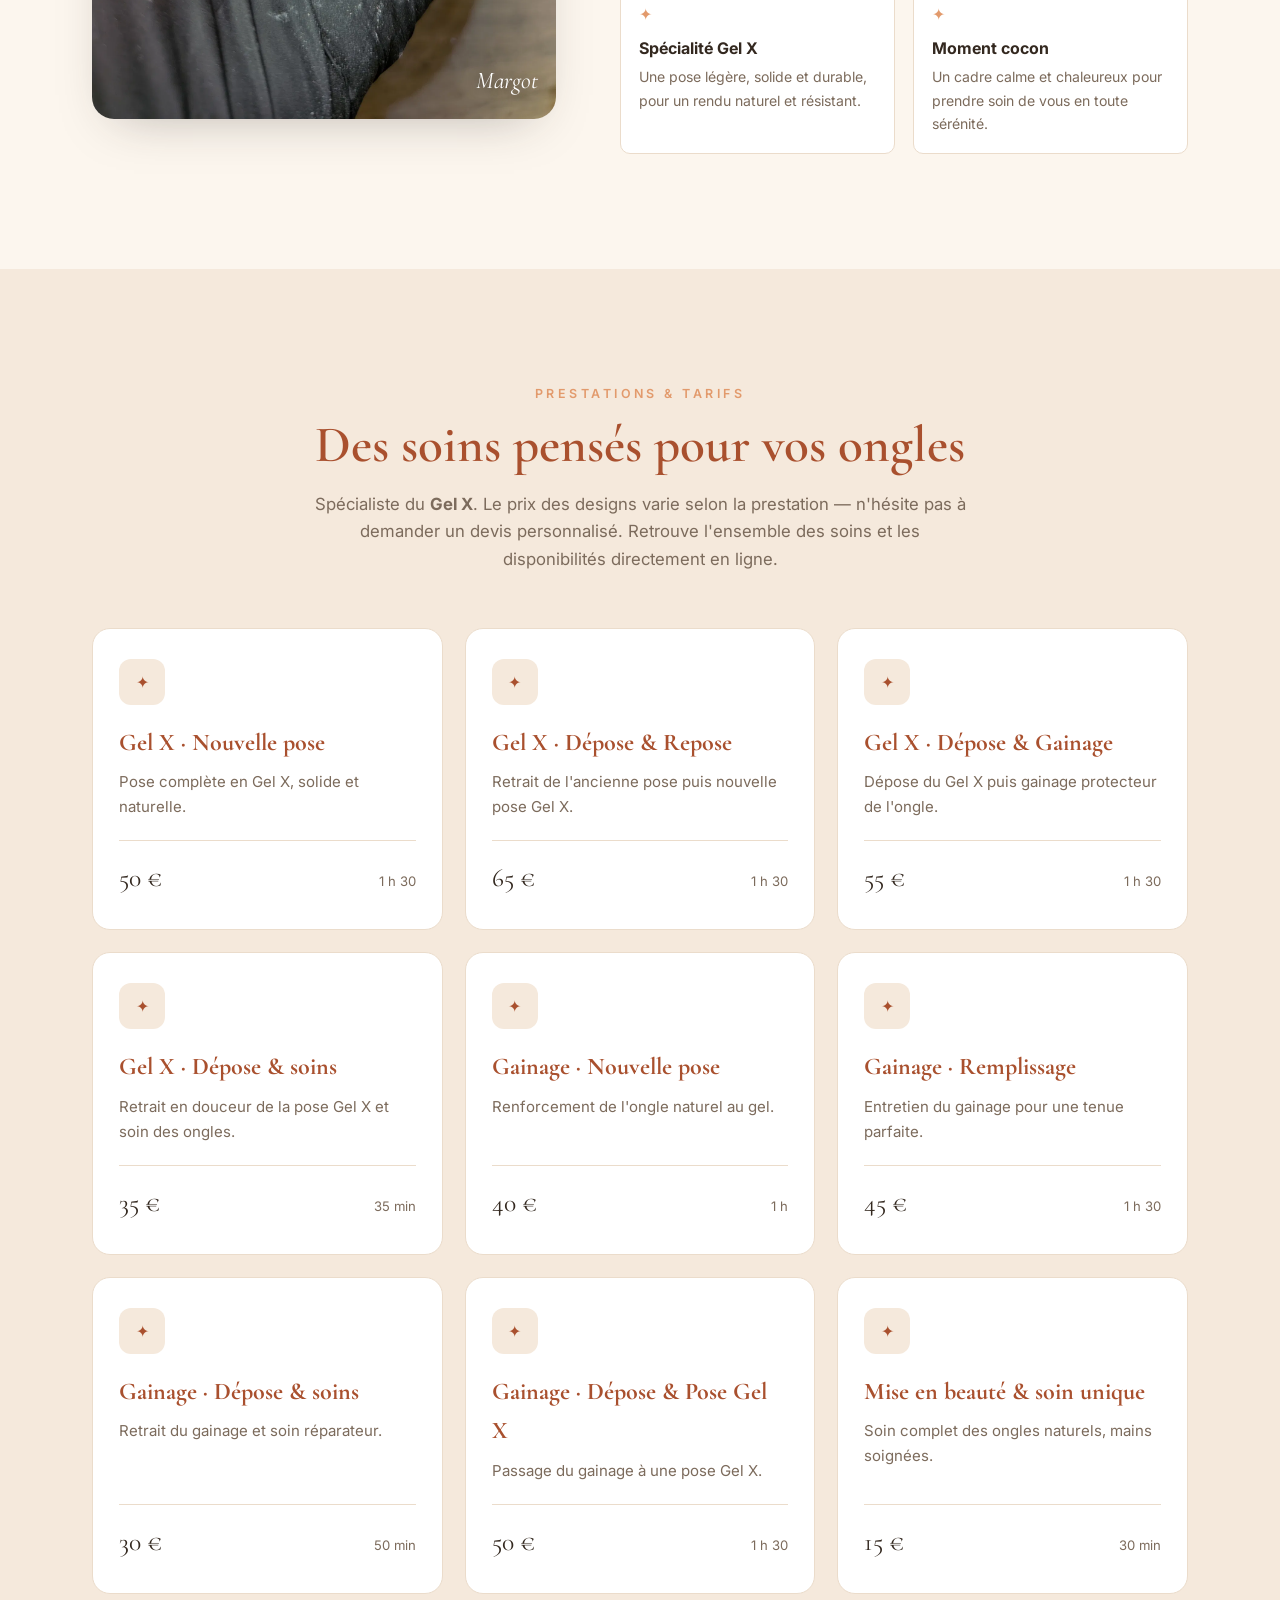
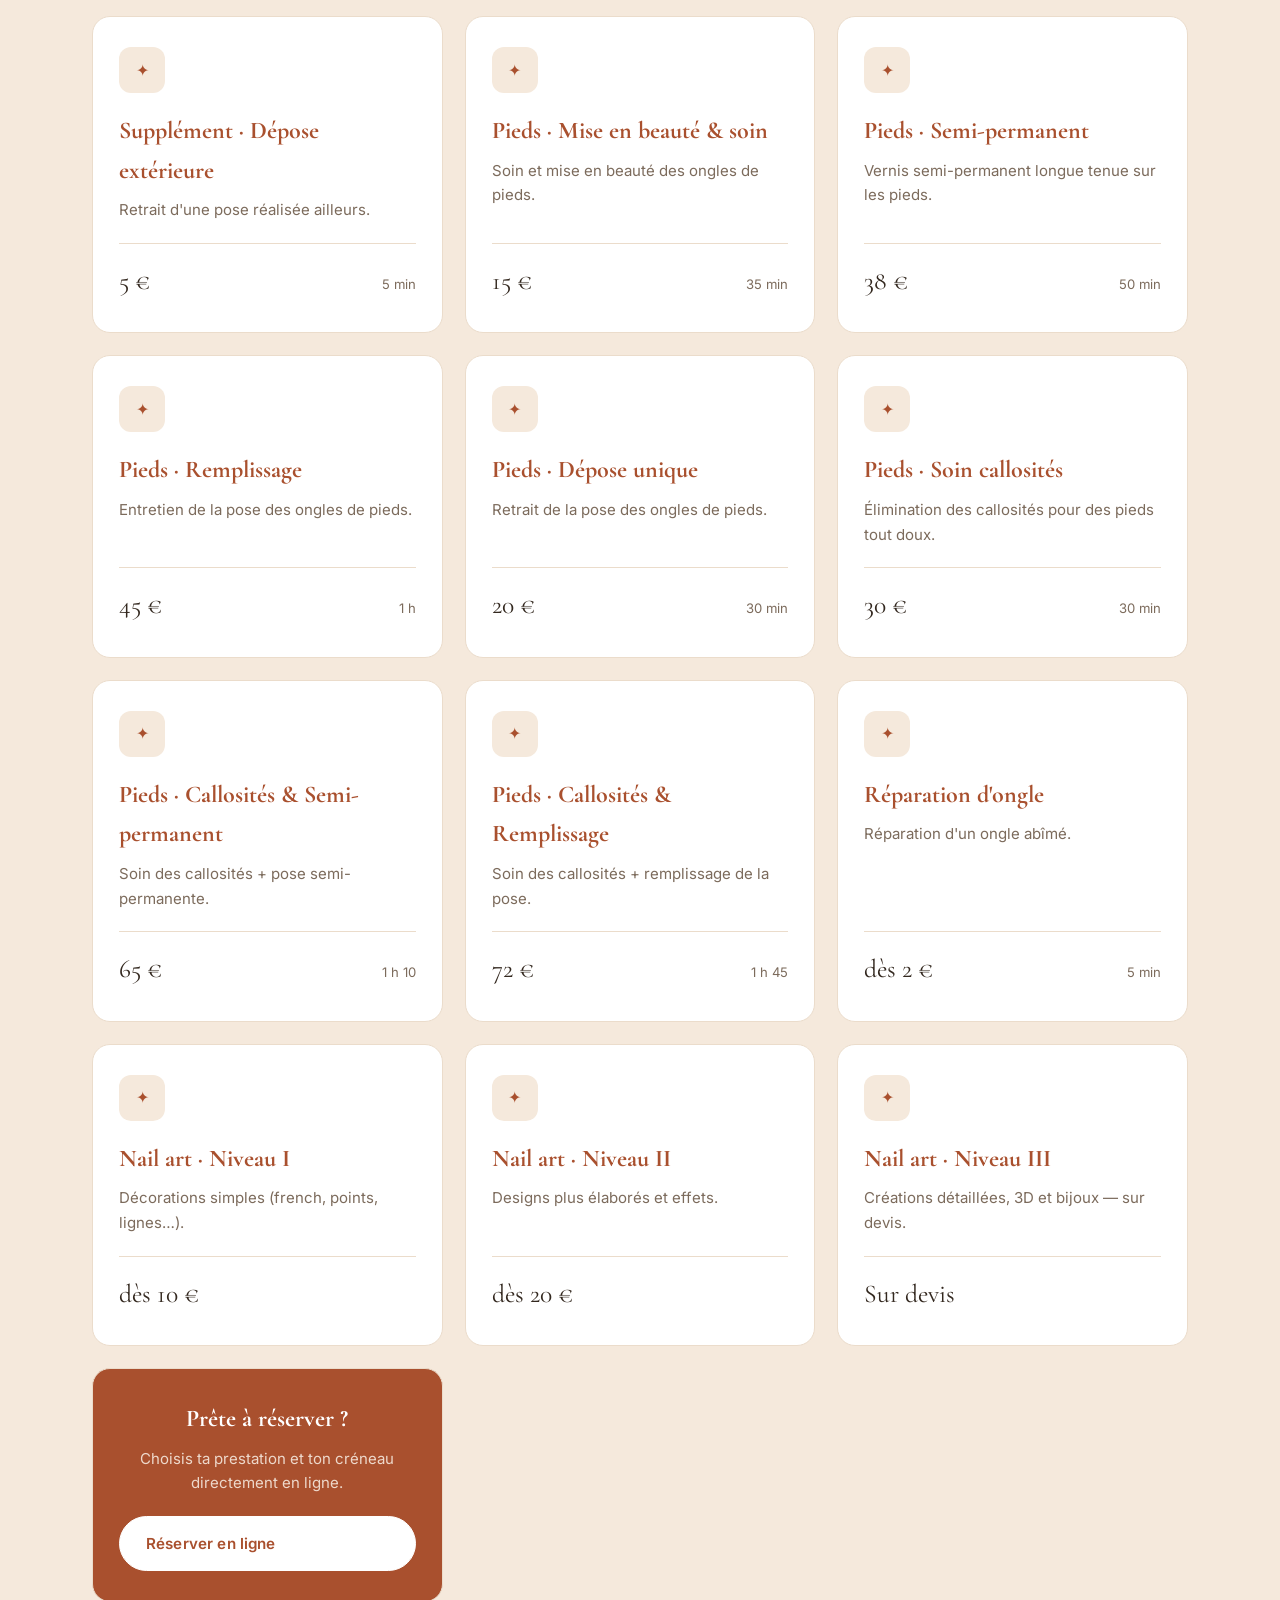
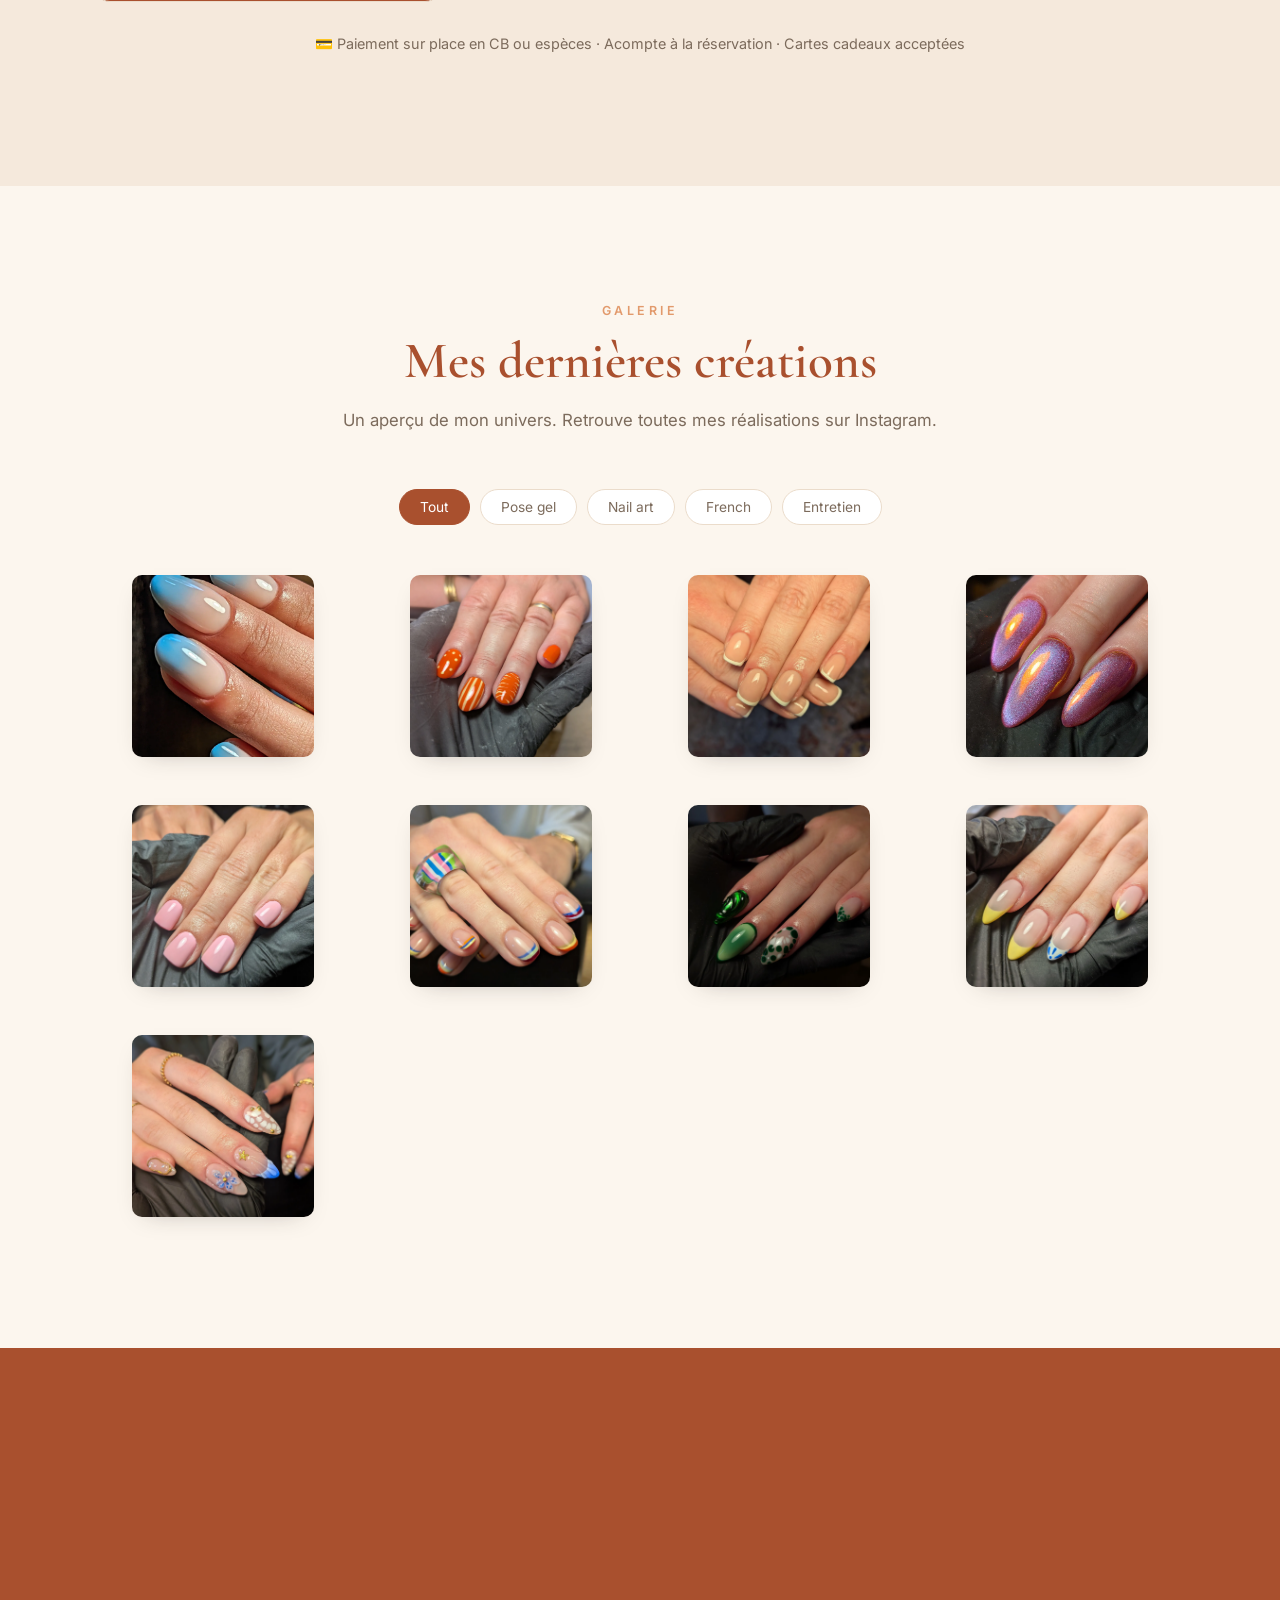
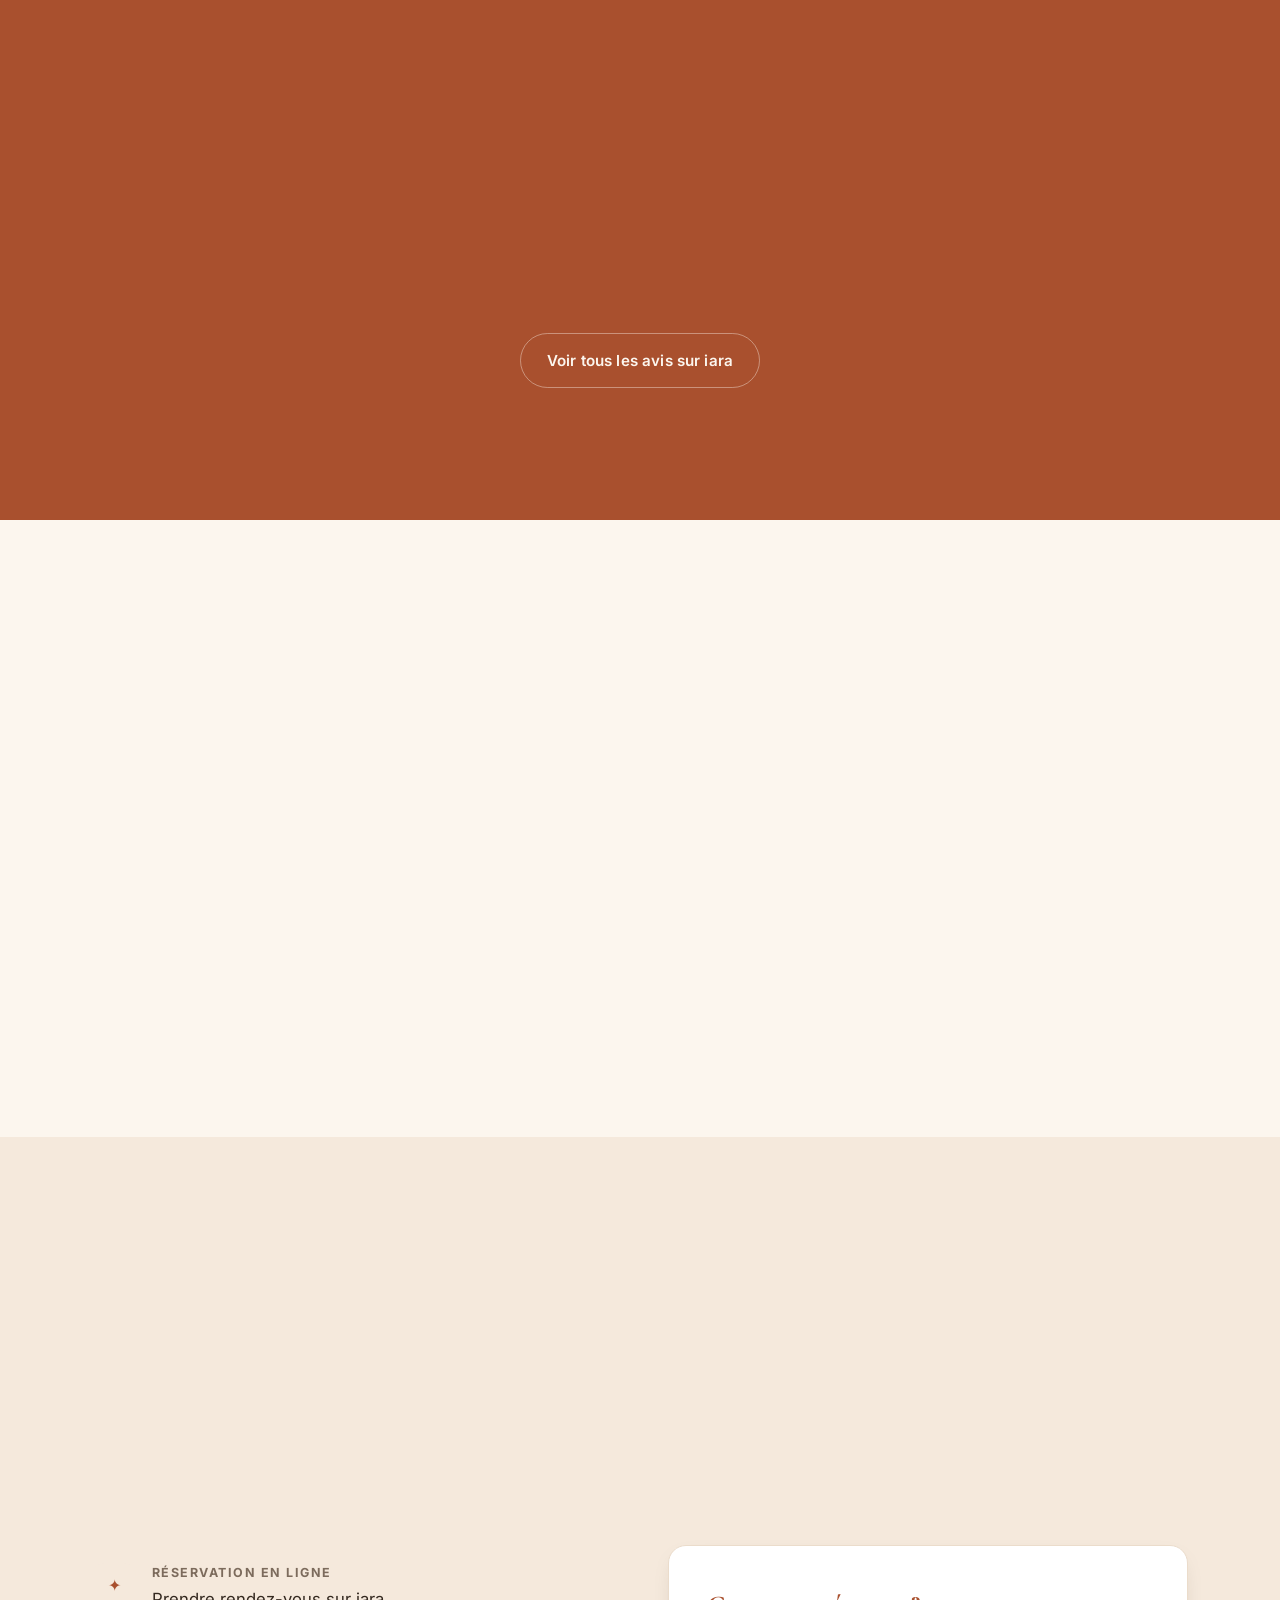
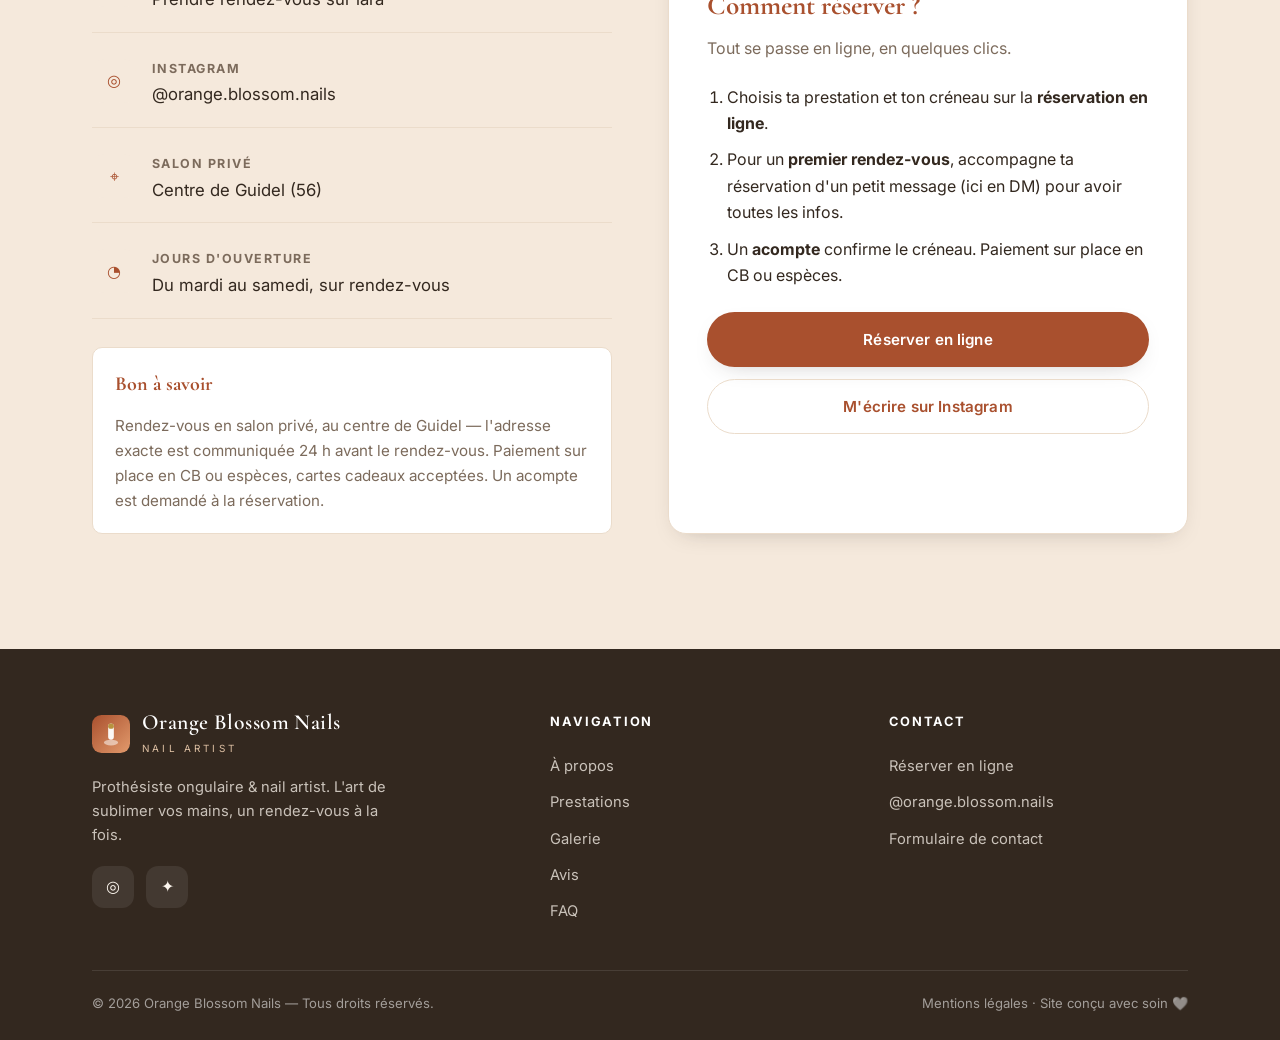
==== commit d5f797df: "Vraies photos de Margot : accueil, a propos et galerie (fin des visuels de demo) - Hero : babyboomer" ====
--- a/index.html
+++ b/index.html
@@ -118,8 +118,7 @@
 
         <div class="hero-visual reveal">
           <div class="frame">
-            <!-- 📷 Remplacez par votre plus belle photo (portrait ou réalisation) -->
-            <img src="assets/images/hero.svg" alt="Réalisation nail art de démonstration" width="800" height="1000" />
+            <img src="assets/images/IMG_1008.webp" alt="Babyboomer bleu réalisé par Orange Blossom Nails" width="800" height="1000" />
           </div>
           <div class="hero-badge">
             <span class="stars" aria-hidden="true">★★★★★</span>
@@ -143,8 +142,7 @@
       <div class="container about-grid">
         <div class="about-photo reveal">
           <div class="frame">
-            <!-- 📷 Votre portrait -->
-            <img src="assets/images/portrait.svg" alt="Portrait de la nail artist (démonstration)" width="700" height="900" />
+            <img src="assets/images/IMG_1002.webp" alt="Réalisation nail art orange — Orange Blossom Nails" width="700" height="900" />
           </div>
           <span class="sign">Margot</span>
         </div>
--- a/css/style.css
+++ b/css/style.css
@@ -44,6 +44,7 @@
   line-height: 1.65;
   -webkit-font-smoothing: antialiased;
   text-rendering: optimizeLegibility;
+  overflow-x: hidden; /* sécurité : jamais de scroll horizontal */
 }
 img { max-width: 100%; display: block; }
 a { color: inherit; text-decoration: none; }
@@ -315,6 +316,7 @@
   .about-photo { max-width: 420px; }
 }
 @media (max-width: 720px) {
+  .hero-blob { display: none; } /* formes décoratives masquées sur mobile (évitent tout débordement) */
   .nav-menu {
     position: fixed; inset: 74px 0 auto 0; flex-direction: column; gap: 0; align-items: stretch;
     background: var(--c-cream); border-bottom: 1px solid var(--c-line); box-shadow: var(--shadow);
@@ -329,8 +331,15 @@
   .field-row { grid-template-columns: 1fr; }
   .about-values { grid-template-columns: 1fr; }
 }
+@media (max-width: 600px) {
+  /* Sur téléphone : une seule colonne pour éviter tout tassement / débordement */
+  .services-grid, .reviews-grid { grid-template-columns: 1fr; }
+}
 @media (max-width: 460px) {
   .gallery { grid-template-columns: 1fr 1fr; }
   .hero-stats { gap: 22px; }
 }
+/* Sécurité : les grilles ne débordent jamais leur colonne */
+.services-grid, .reviews-grid, .gallery, .footer-top, .hero-grid, .about-grid, .contact-grid, .about-values, .faq-grid { min-width: 0; }
+.services-grid > *, .reviews-grid > *, .gallery > * { min-width: 0; }
 .mobile-cta { display: none; }
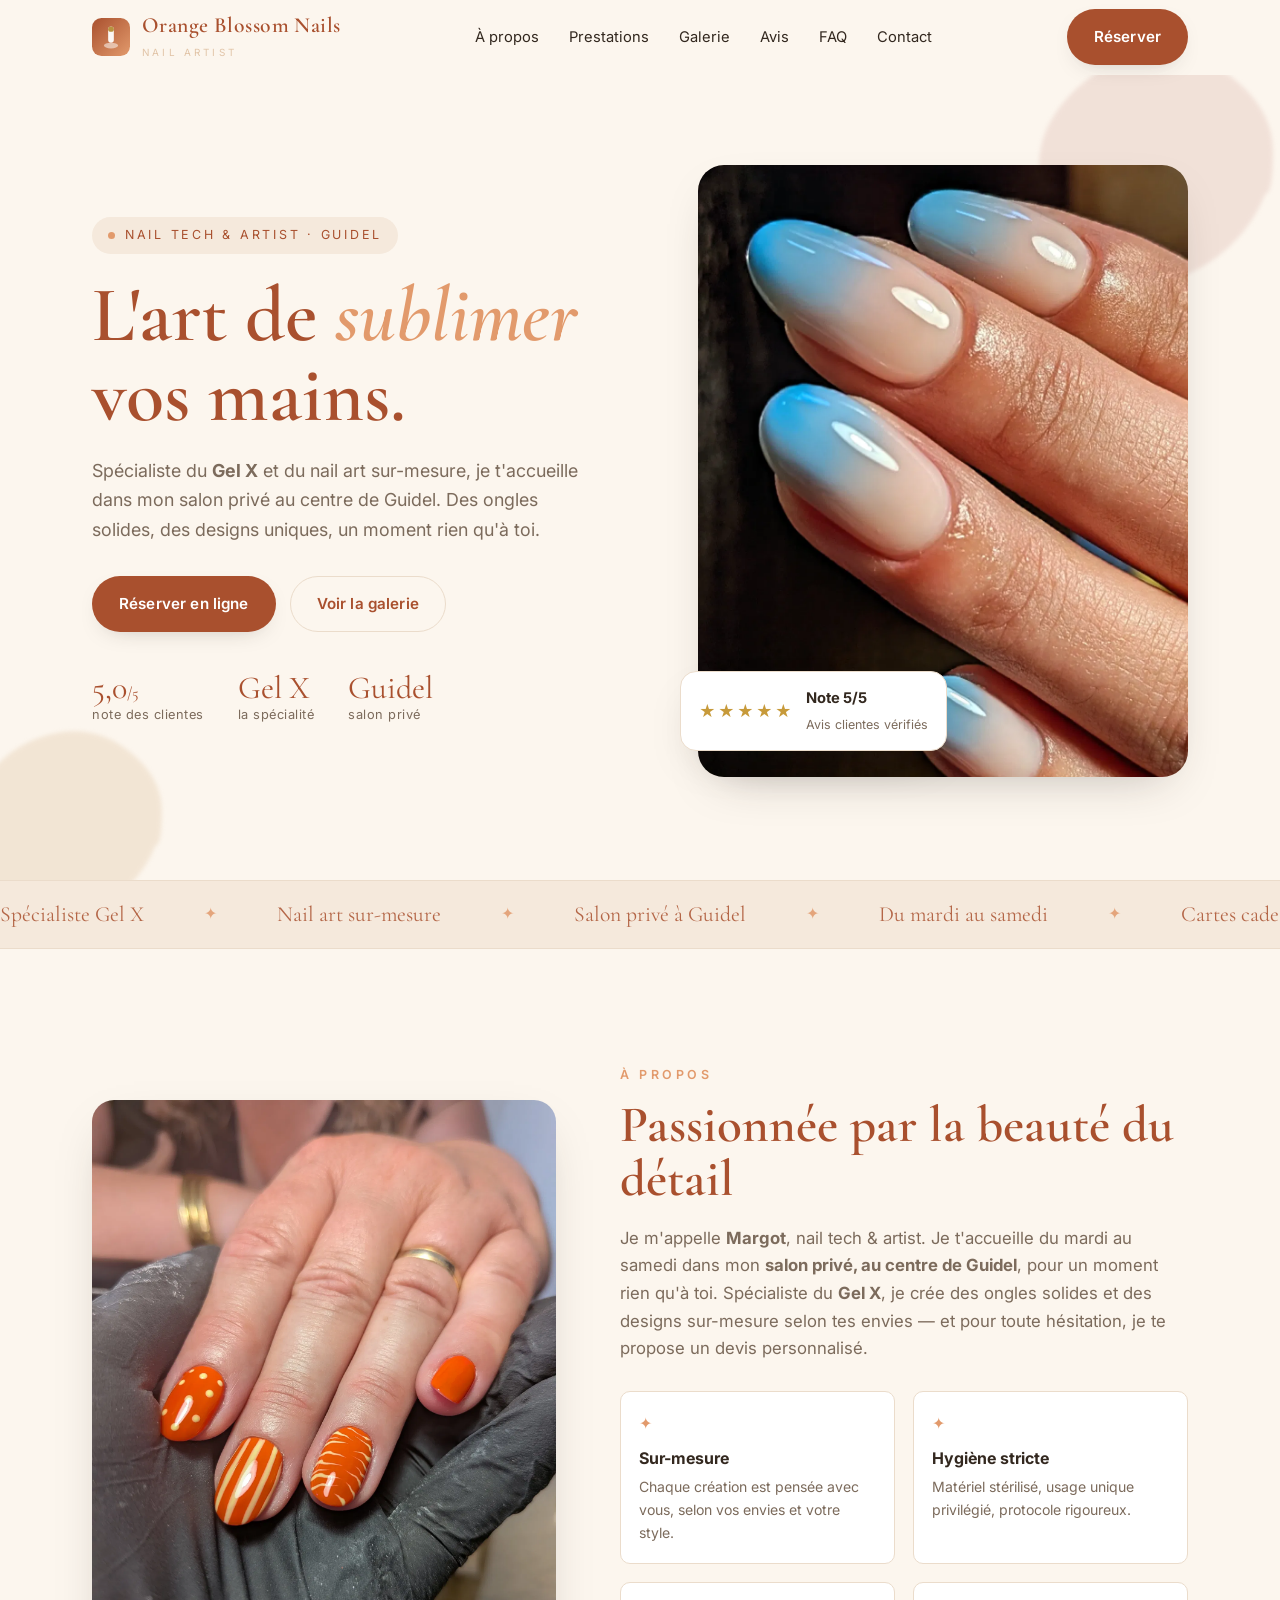
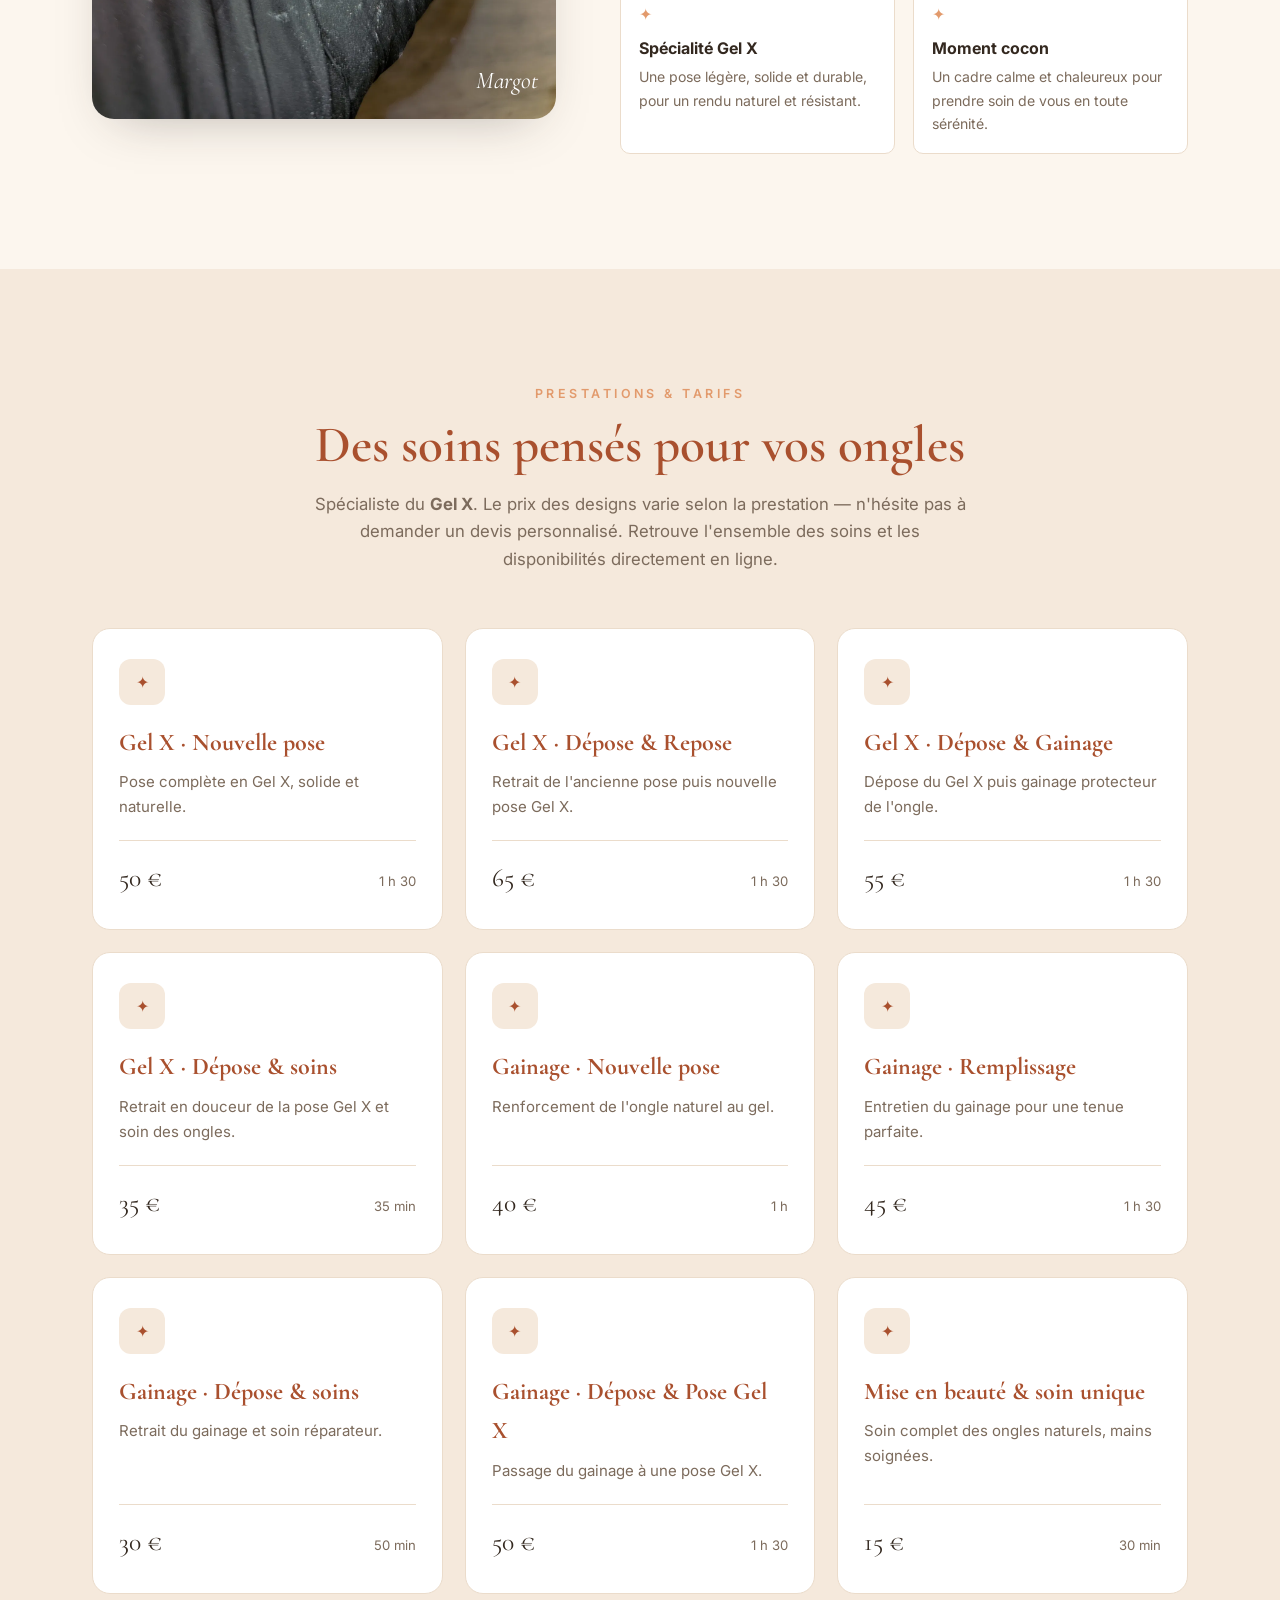
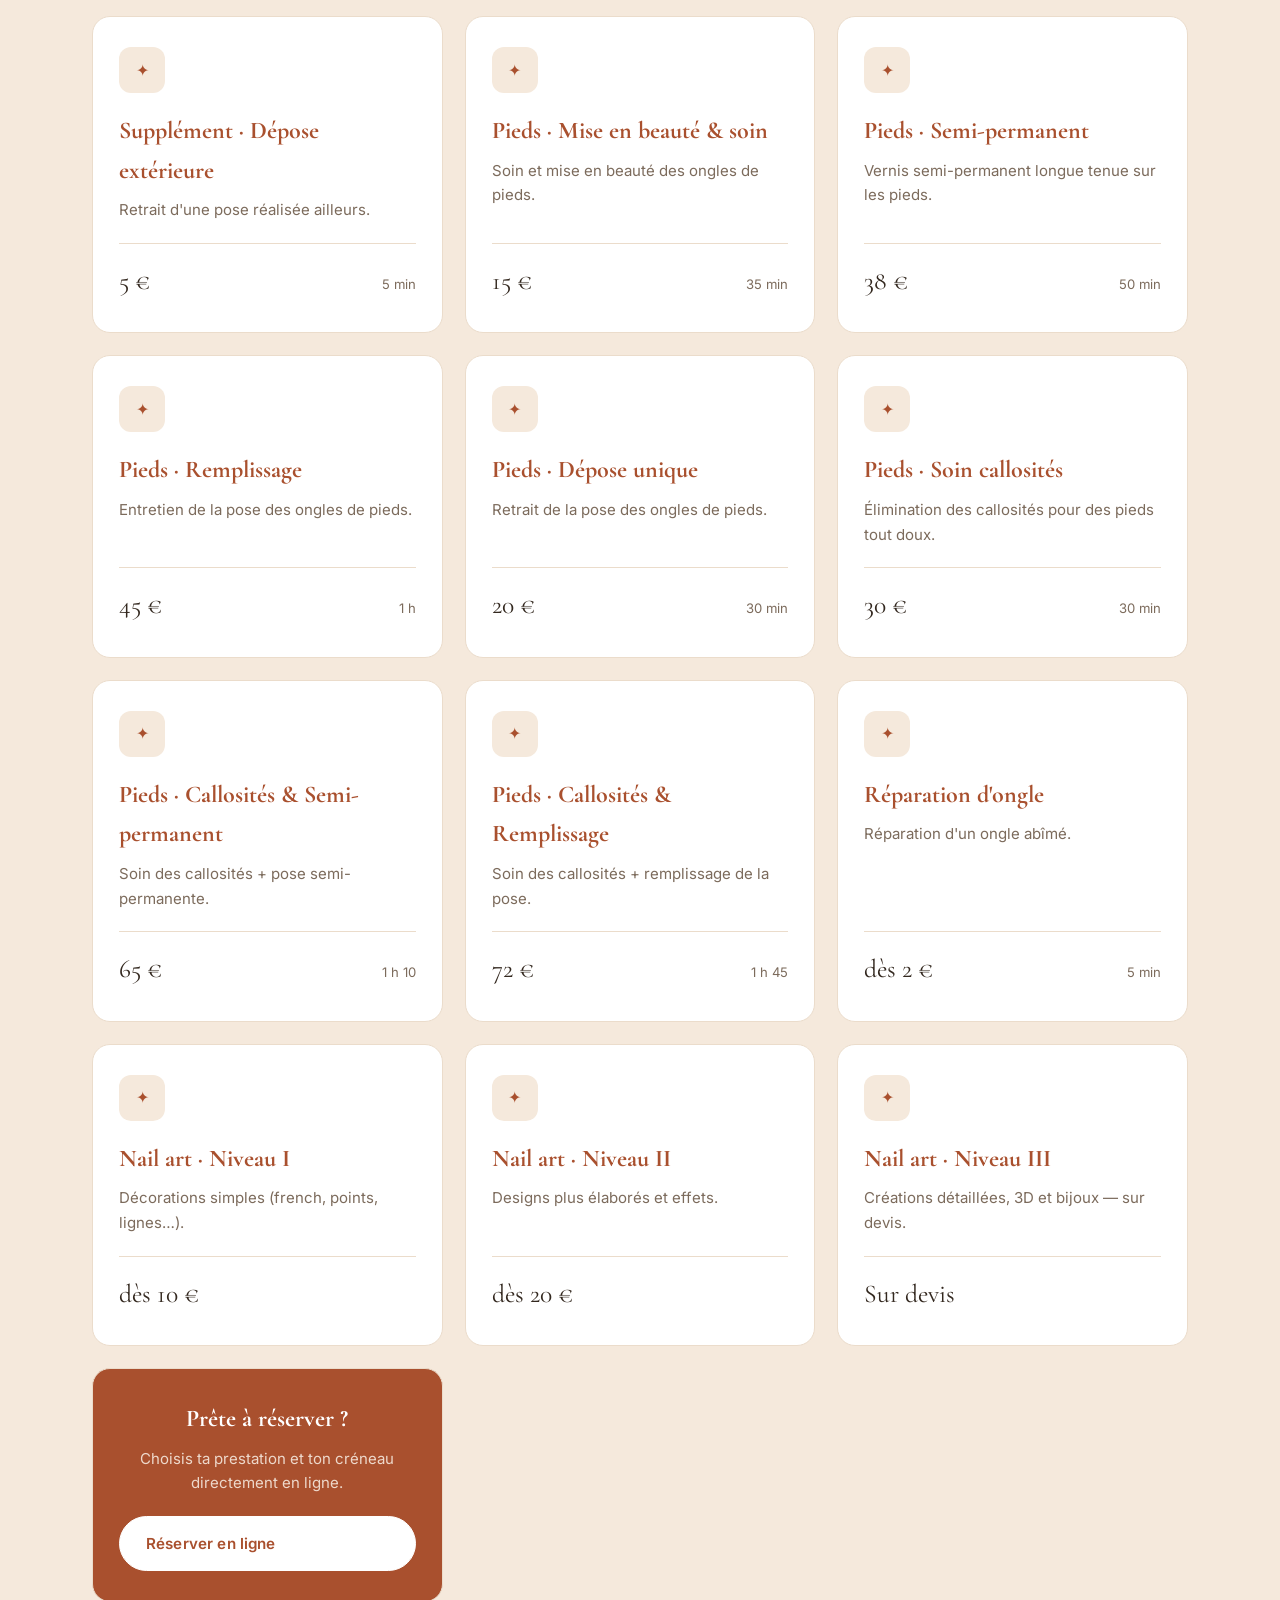
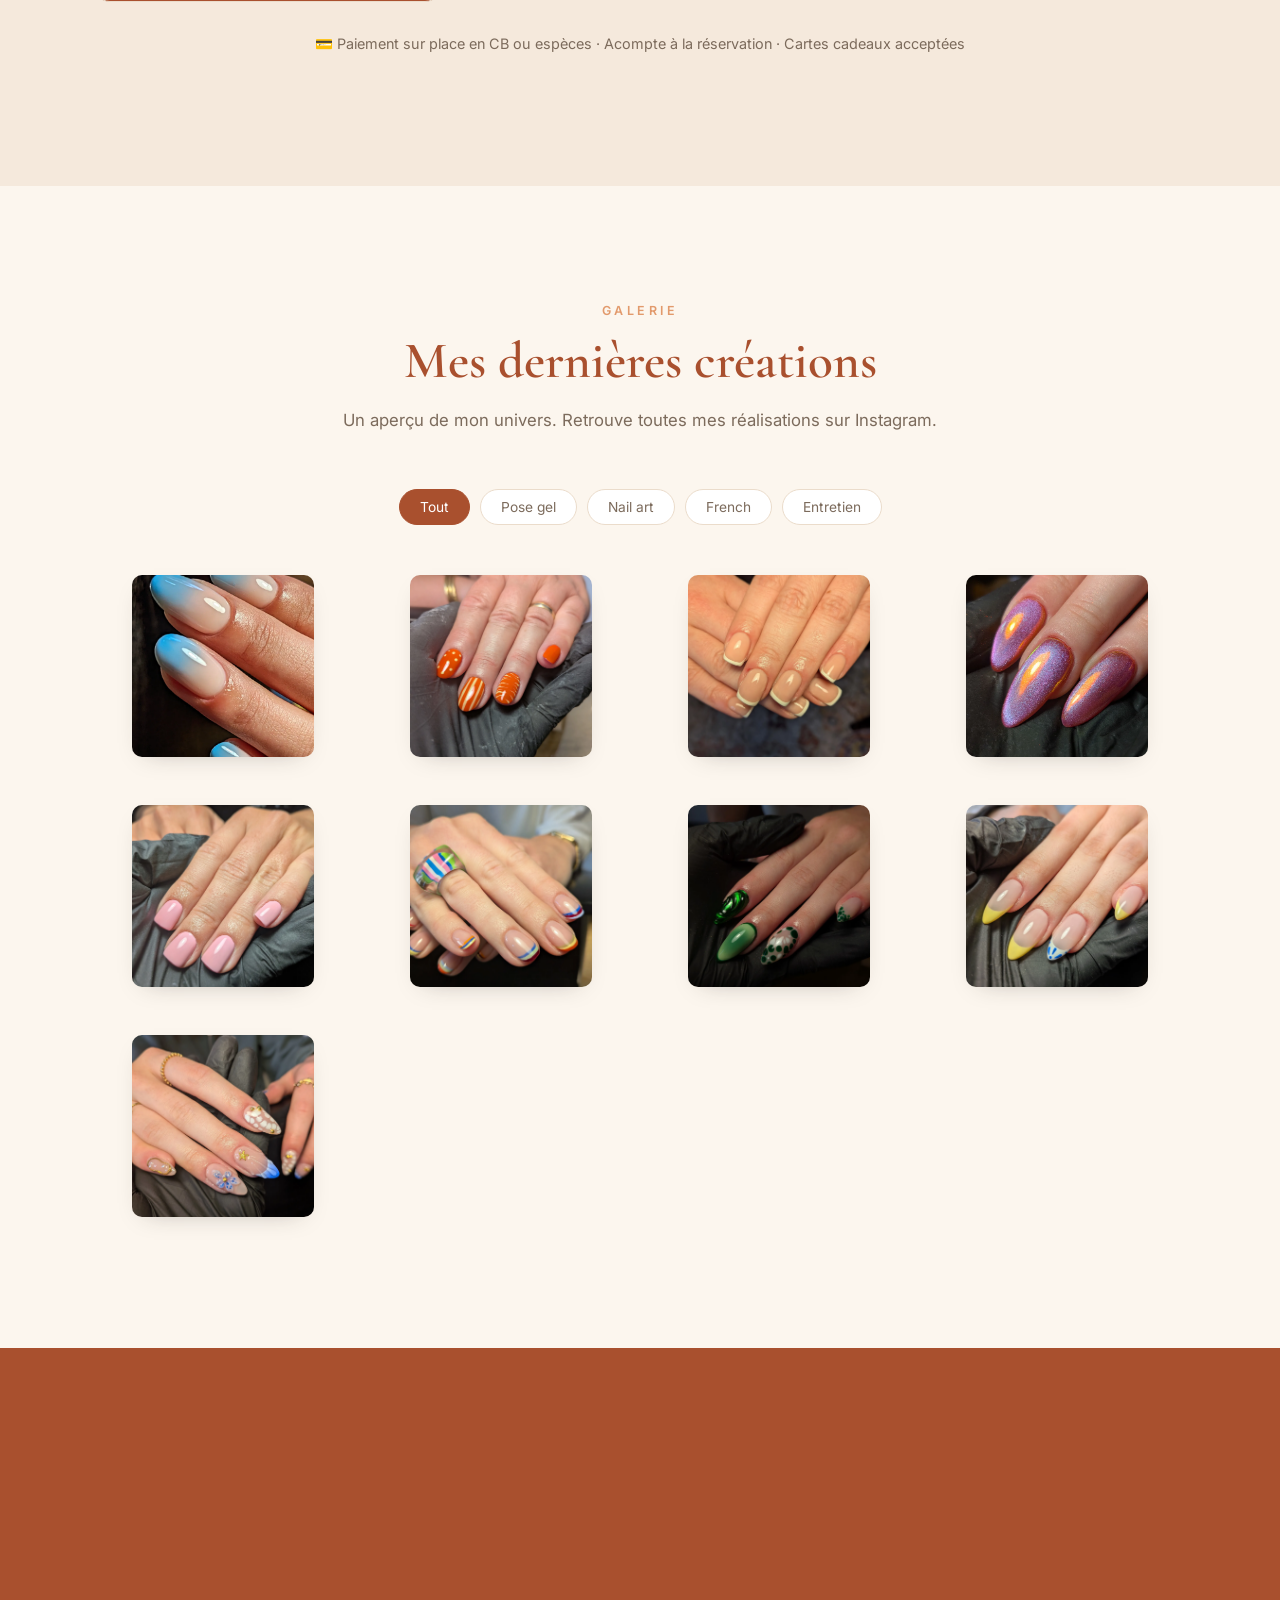
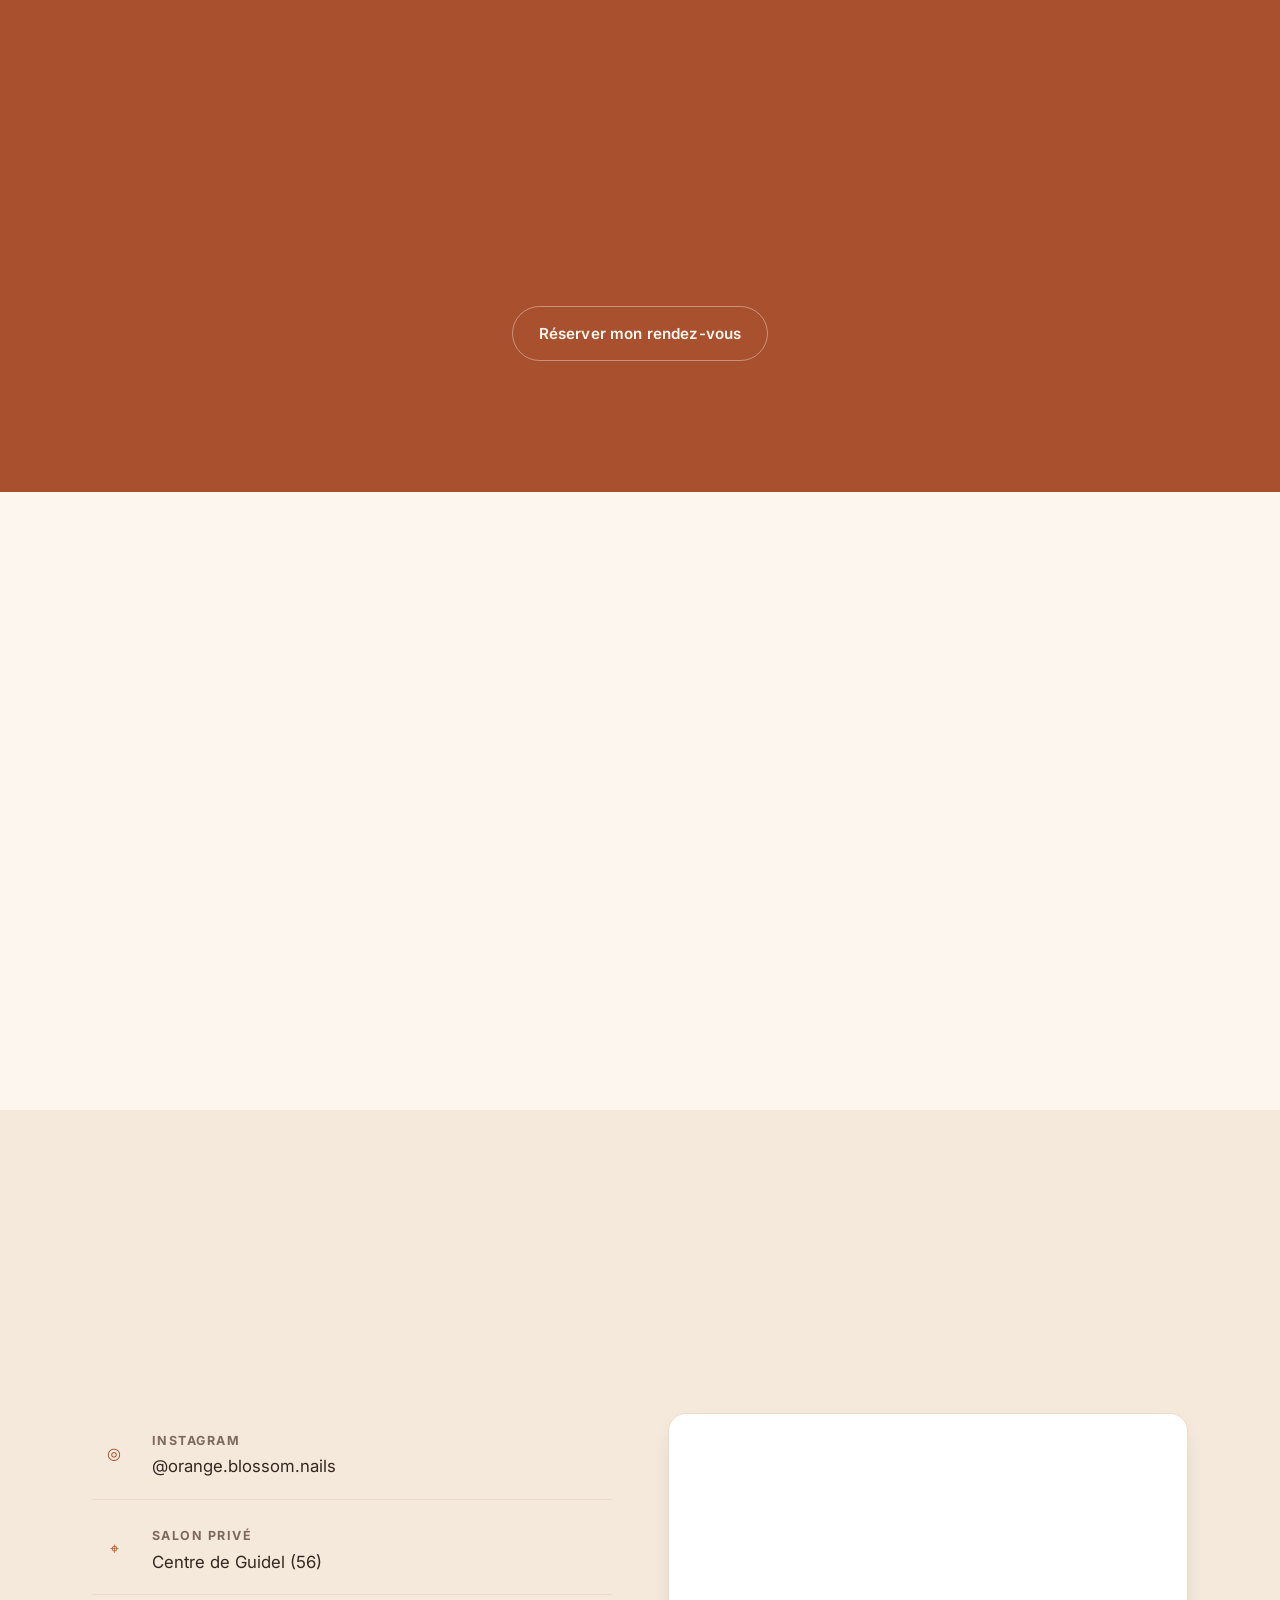
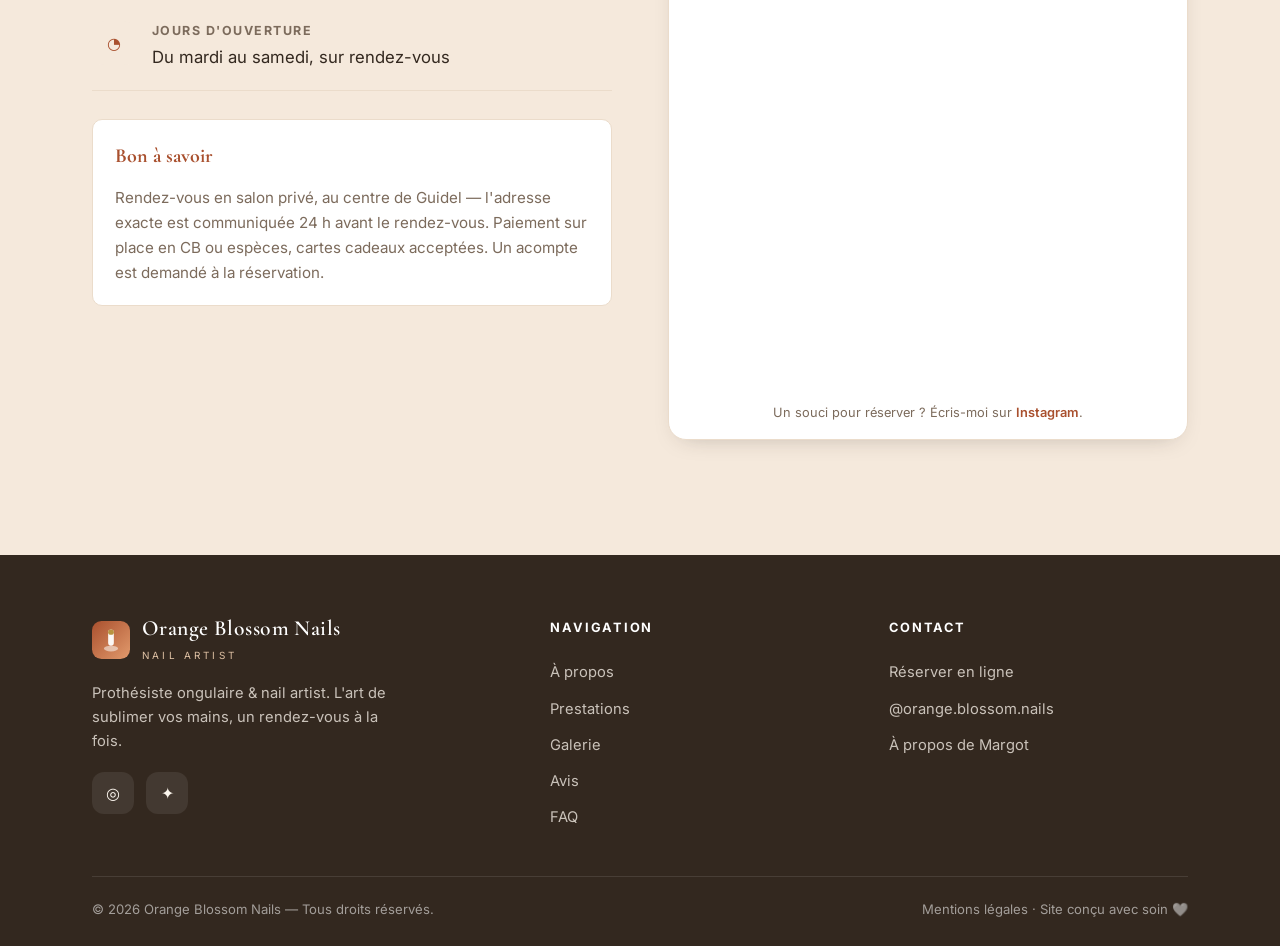
==== commit aad34e93: "Remplacement d iara par une reservation independante Cal.com - Suppression totale des references iar" ====
--- a/index.html
+++ b/index.html
@@ -8,7 +8,7 @@
        ⚙️  SEO — à personnaliser (voir GUIDE-PERSONNALISATION.md, étape 5)
        ================================================================ -->
   <title>Orange Blossom Nails — Nail Artist Gel X à Guidel</title>
-  <meta name="description" content="Orange Blossom Nails — Margot, nail tech & artist à Guidel (56). Spécialiste du Gel X et du nail art sur-mesure. Salon privé, sur rendez-vous. Réservez en ligne sur iara." />
+  <meta name="description" content="Orange Blossom Nails — Margot, nail tech & artist à Guidel (56). Spécialiste du Gel X et du nail art sur-mesure. Salon privé, sur rendez-vous. Réservez votre créneau en ligne." />
   <meta name="theme-color" content="#6E4555" />
 
   <!-- Open Graph (aperçu lors du partage sur les réseaux) -->
@@ -39,7 +39,7 @@
     "image": "assets/images/og-image.svg",
     "description": "Orange Blossom Nails — Margot, nail tech & artist à Guidel. Spécialiste du Gel X et du nail art sur-mesure, en salon privé sur rendez-vous.",
     "priceRange": "€€",
-    "url": "https://iarabeauty.com/fr/pro/orangeblossomnails",
+    "url": "https://toucharli3.github.io/NailArtist/",
     "address": {
       "@type": "PostalAddress",
       "addressLocality": "Guidel",
@@ -53,8 +53,7 @@
       "bestRating": "5"
     },
     "sameAs": [
-      "https://instagram.com/orange.blossom.nails",
-      "https://iarabeauty.com/fr/pro/orangeblossomnails"
+      "https://instagram.com/orange.blossom.nails"
     ]
   }
   </script>
@@ -79,11 +78,11 @@
         <a href="#avis">Avis</a>
         <a href="#faq">FAQ</a>
         <a href="#contact">Contact</a>
-        <a class="btn btn-primary btn-block mobile-cta" href="https://iarabeauty.com/fr/pro/orangeblossomnails" target="_blank" rel="noopener">Réserver</a>
+        <a class="btn btn-primary btn-block mobile-cta" href="#contact">Réserver</a>
       </nav>
 
       <div class="nav-cta">
-        <a class="btn btn-primary" href="https://iarabeauty.com/fr/pro/orangeblossomnails" target="_blank" rel="noopener">Réserver</a>
+        <a class="btn btn-primary" href="#contact">Réserver</a>
         <button class="nav-toggle" id="navToggle" aria-label="Ouvrir le menu" aria-expanded="false" aria-controls="menu">
           <span></span>
         </button>
@@ -106,7 +105,7 @@
             un moment rien qu'à toi.
           </p>
           <div class="hero-actions">
-            <a class="btn btn-primary" href="https://iarabeauty.com/fr/pro/orangeblossomnails" target="_blank" rel="noopener">Réserver en ligne</a>
+            <a class="btn btn-primary" href="#contact">Réserver en ligne</a>
             <a class="btn btn-ghost" href="#galerie">Voir la galerie</a>
           </div>
           <div class="hero-stats">
@@ -122,7 +121,7 @@
           </div>
           <div class="hero-badge">
             <span class="stars" aria-hidden="true">★★★★★</span>
-            <span class="txt"><strong>Note 5/5</strong><span>Avis vérifiés iara</span></span>
+            <span class="txt"><strong>Note 5/5</strong><span>Avis clientes vérifiés</span></span>
           </div>
         </div>
       </div>
@@ -229,7 +228,7 @@
         <div class="section-head center reveal">
           <p class="eyebrow">Avis clientes</p>
           <h2 class="section-title">Une note de 5 sur 5</h2>
-          <p class="section-lead center">Moyenne des avis vérifiés sur iara, sur l'ensemble des critères. Merci à mes clientes&nbsp;🧡</p>
+          <p class="section-lead center">La note moyenne de mes clientes, sur l'ensemble des critères. Merci à vous&nbsp;🧡</p>
         </div>
         <div class="reviews-grid">
           <blockquote class="review reveal">
@@ -249,7 +248,7 @@
           </blockquote>
         </div>
         <p class="center" style="margin-top:34px;">
-          <a class="btn btn-ghost" style="color:var(--c-cream);border-color:color-mix(in srgb, var(--c-cream) 40%, transparent);" href="https://iarabeauty.com/fr/pro/orangeblossomnails" target="_blank" rel="noopener">Voir tous les avis sur iara</a>
+          <a class="btn btn-ghost" style="color:var(--c-cream);border-color:color-mix(in srgb, var(--c-cream) 40%, transparent);" href="#contact">Réserver mon rendez-vous</a>
         </p>
       </div>
     </section>
@@ -268,7 +267,7 @@
           </div>
           <div class="faq-item">
             <button class="faq-q" aria-expanded="false">Comment prendre rendez-vous ?<span class="chev" aria-hidden="true">+</span></button>
-            <div class="faq-a"><p>En ligne, via la réservation iara (bouton « Réserver »). Pour un premier rendez-vous, accompagne ta réservation d'un petit message ici ou sur Instagram, pour que j'aie toutes les infos. Un acompte confirme le créneau.</p></div>
+            <div class="faq-a"><p>Directement sur le site, via l'agenda de réservation en ligne (bouton « Réserver »). Pour un premier rendez-vous, tu peux m'accompagner d'un petit message sur Instagram pour toute question. Un acompte confirme le créneau.</p></div>
           </div>
           <div class="faq-item">
             <button class="faq-q" aria-expanded="false">Que faire en cas d'empêchement ?<span class="chev" aria-hidden="true">+</span></button>
@@ -296,18 +295,11 @@
         <div class="section-head center reveal">
           <p class="eyebrow">Réservation</p>
           <h2 class="section-title">Réservez votre moment</h2>
-          <p class="section-lead center">Réservez votre créneau en ligne en quelques clics, ou écrivez-moi pour toute question.</p>
-          <p style="margin-top:22px;">
-            <a class="btn btn-primary" href="https://iarabeauty.com/fr/pro/orangeblossomnails" target="_blank" rel="noopener">Réserver en ligne sur iara</a>
-          </p>
+          <p class="section-lead center">Choisis ta prestation et ton créneau directement ci-dessous, en quelques clics.</p>
         </div>
 
         <div class="contact-grid">
           <div class="contact-info reveal">
-            <div class="info-row">
-              <div class="ic" aria-hidden="true">✦</div>
-              <div><h4>Réservation en ligne</h4><a href="https://iarabeauty.com/fr/pro/orangeblossomnails" target="_blank" rel="noopener">Prendre rendez-vous sur iara</a></div>
-            </div>
             <div class="info-row">
               <div class="ic" aria-hidden="true">◎</div>
               <div><h4>Instagram</h4><a href="https://instagram.com/orange.blossom.nails" target="_blank" rel="noopener">@orange.blossom.nails</a></div>
@@ -331,17 +323,15 @@
             </div>
           </div>
 
-          <!-- Bloc « Comment réserver » (réservation via iara + Instagram) -->
-          <div class="form reveal">
-            <h3 style="font-family:var(--font-title); color:var(--c-plum); font-size:1.7rem; margin:0 0 6px;">Comment réserver ?</h3>
-            <p style="color:var(--c-muted); margin:0 0 22px;">Tout se passe en ligne, en quelques clics.</p>
-            <ol style="margin:0 0 24px; padding-left:20px; color:var(--c-ink);">
-              <li style="margin:10px 0;">Choisis ta prestation et ton créneau sur la <strong>réservation en ligne</strong>.</li>
-              <li style="margin:10px 0;">Pour un <strong>premier rendez-vous</strong>, accompagne ta réservation d'un petit message (ici en DM) pour avoir toutes les infos.</li>
-              <li style="margin:10px 0;">Un <strong>acompte</strong> confirme le créneau. Paiement sur place en CB ou espèces.</li>
-            </ol>
-            <a class="btn btn-primary btn-block" href="https://iarabeauty.com/fr/pro/orangeblossomnails" target="_blank" rel="noopener">Réserver en ligne</a>
-            <a class="btn btn-ghost btn-block" style="margin-top:12px;" href="https://instagram.com/orange.blossom.nails" target="_blank" rel="noopener">M'écrire sur Instagram</a>
+          <!-- Agenda de réservation Cal.com (intégré directement dans le site) -->
+          <div class="form reveal" style="padding:16px;">
+            <!-- 📅 À CONNECTER : remplace "orange-blossom-nails" par l'identifiant Cal.com de Margot
+                 (créé sur cal.com). Voir GUIDE-RESERVATION.md. -->
+            <div id="cal-inline" style="width:100%;min-height:560px;overflow:auto;border-radius:var(--radius-sm);"></div>
+            <p class="form-note" style="text-align:center;margin-top:12px;">
+              Un souci pour réserver ? Écris-moi sur
+              <a href="https://instagram.com/orange.blossom.nails" target="_blank" rel="noopener" style="color:var(--c-plum);font-weight:600;">Instagram</a>.
+            </p>
           </div>
         </div>
       </div>
@@ -363,7 +353,7 @@
           <p class="footer-about">Prothésiste ongulaire & nail artist. L'art de sublimer vos mains, un rendez-vous à la fois.</p>
           <div class="socials">
             <a href="https://instagram.com/orange.blossom.nails" target="_blank" rel="noopener" aria-label="Instagram">◎</a>
-            <a href="https://iarabeauty.com/fr/pro/orangeblossomnails" target="_blank" rel="noopener" aria-label="Réservation iara">✦</a>
+            <a href="#contact" aria-label="Réserver">✦</a>
           </div>
         </div>
         <div class="footer-col">
@@ -376,9 +366,9 @@
         </div>
         <div class="footer-col">
           <h5>Contact</h5>
-          <a href="https://iarabeauty.com/fr/pro/orangeblossomnails" target="_blank" rel="noopener">Réserver en ligne</a>
+          <a href="#contact">Réserver en ligne</a>
           <a href="https://instagram.com/orange.blossom.nails" target="_blank" rel="noopener">@orange.blossom.nails</a>
-          <a href="#contact">Formulaire de contact</a>
+          <a href="#apropos">À propos de Margot</a>
         </div>
       </div>
       <div class="footer-bottom">
@@ -389,5 +379,20 @@
   </footer>
 
   <script src="js/main.js"></script>
+
+  <!-- ===== Agenda de réservation Cal.com =====
+       Remplace "orange-blossom-nails" (2 endroits ci-dessous) par l'identifiant
+       Cal.com de Margot. Format : "identifiant" ou "identifiant/type-de-rdv".
+       Voir GUIDE-RESERVATION.md. -->
+  <script type="text/javascript">
+    (function (C, A, L) { let p = function (a, ar) { a.q.push(ar); }; let d = C.document; C.Cal = C.Cal || function () { let cal = C.Cal; let ar = arguments; if (!cal.loaded) { cal.ns = {}; cal.q = cal.q || []; d.head.appendChild(d.createElement("script")).src = A; cal.loaded = true; } if (ar[0] === L) { const api = function () { p(api, arguments); }; const namespace = ar[1]; api.q = api.q || []; if (typeof namespace === "string") { cal.ns[namespace] = cal.ns[namespace] || api; p(cal.ns[namespace], ar); p(cal, ["initNamespace", namespace]); } else p(cal, ar); return; } p(cal, ar); }; })(window, "https://app.cal.com/embed/embed.js", "init");
+    Cal("init", { origin: "https://cal.com" });
+    Cal("inline", {
+      elementOrSelector: "#cal-inline",
+      calLink: "orange-blossom-nails",   /* 👈 identifiant Cal.com de Margot */
+      layout: "month_view"
+    });
+    Cal("ui", { cssVarsPerTheme: { light: { "cal-brand": "#A9502E" } }, hideEventTypeDetails: false, layout: "month_view" });
+  </script>
 </body>
 </html>
